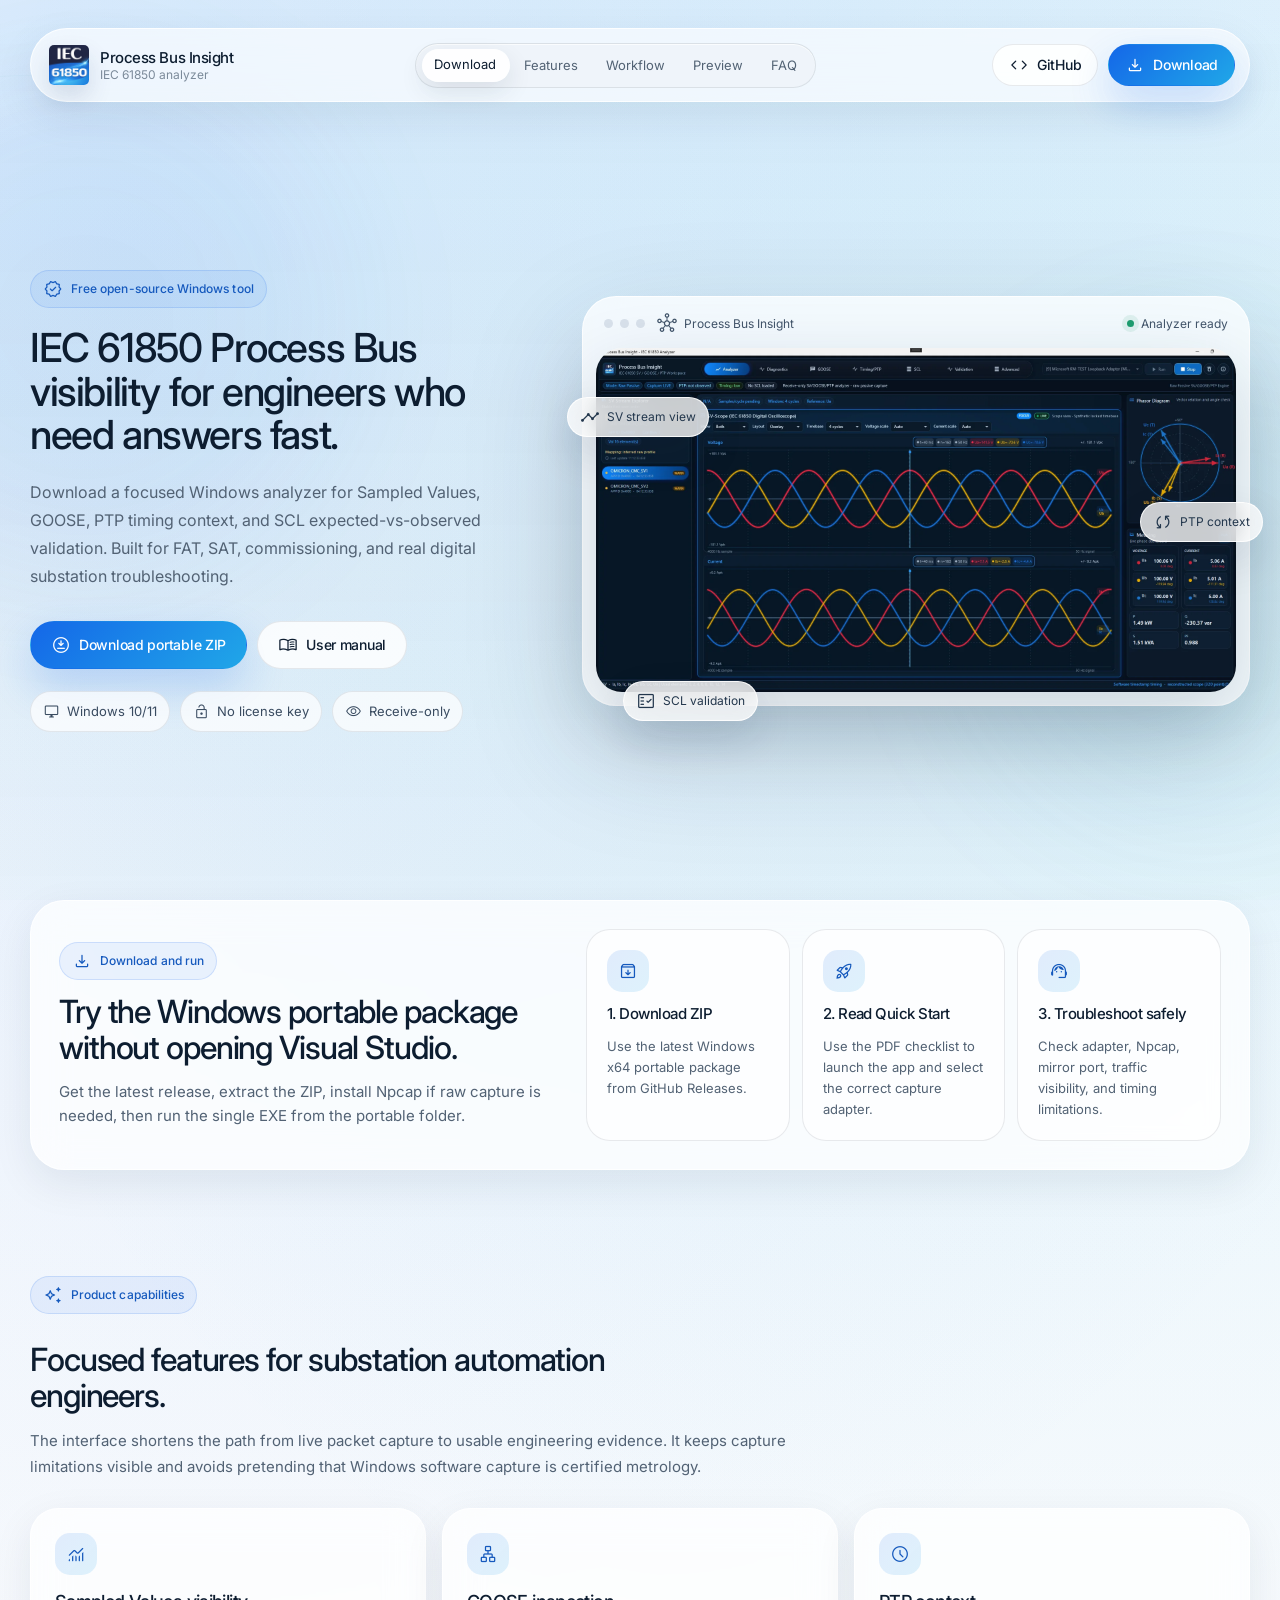
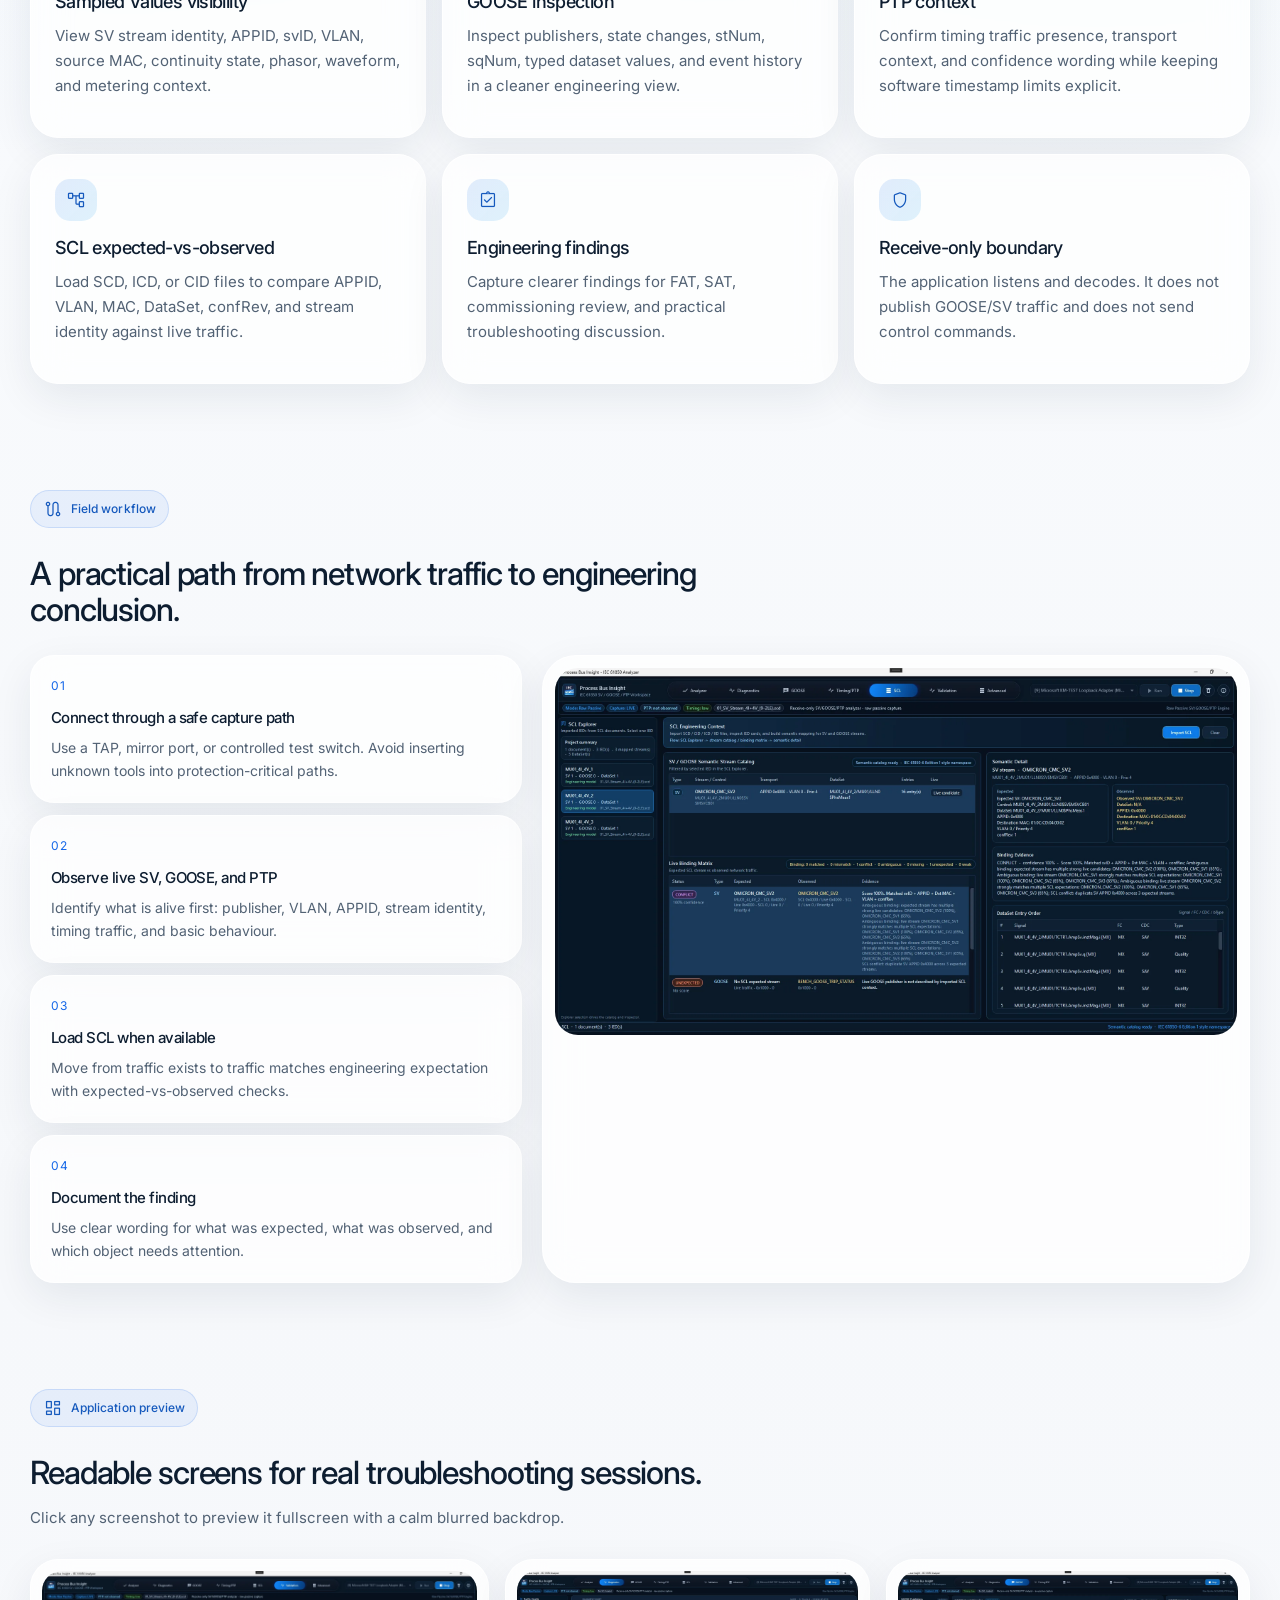
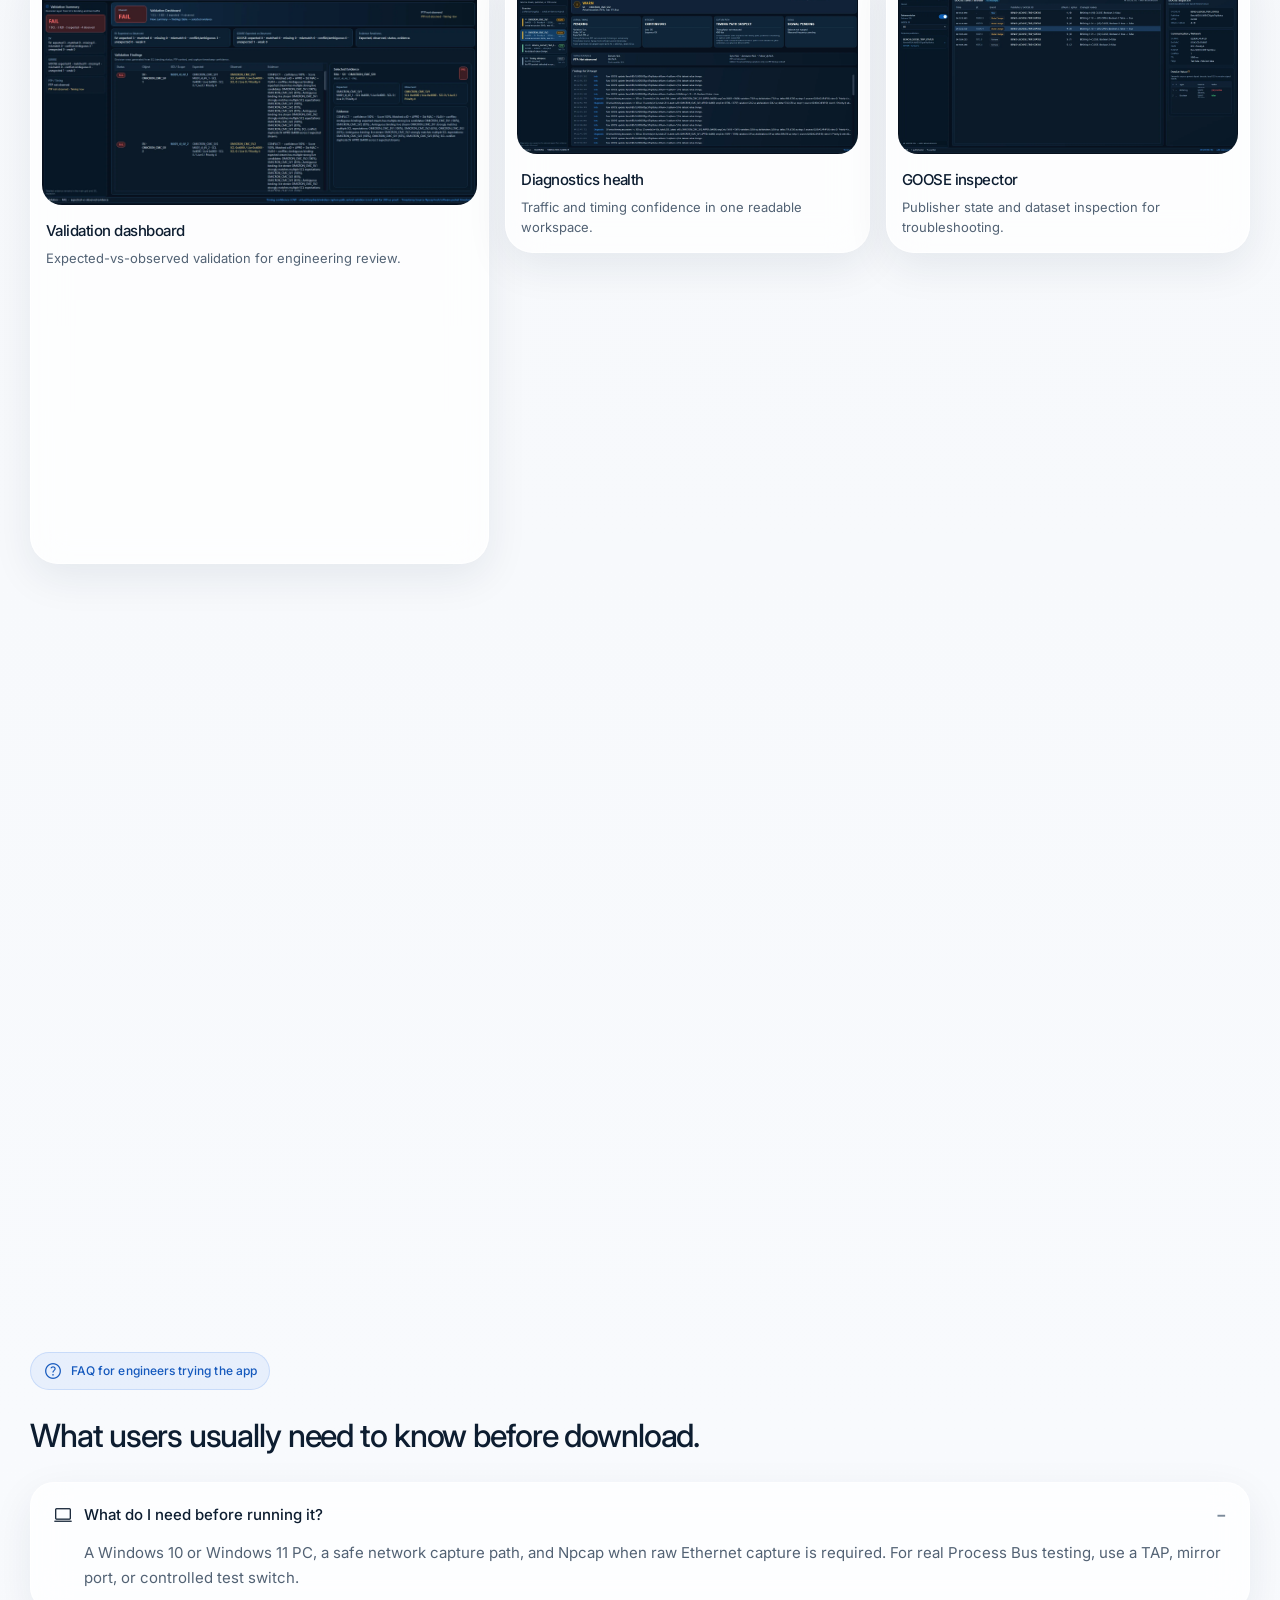
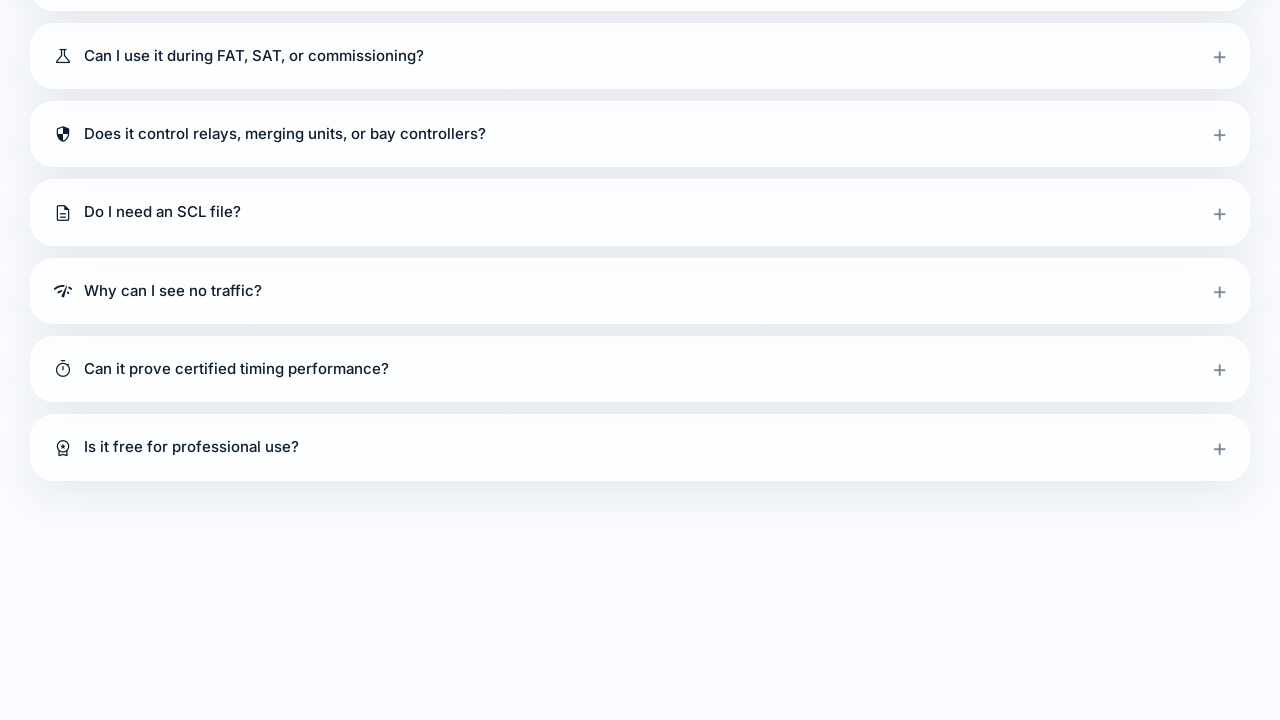
==== docs/index.html @ fa4b535e "Synchronize landing metadata with v1.3.0-beta.2" ====
<!doctype html>
<html lang="en">
<head>
  <meta charset="utf-8" />
  <meta name="viewport" content="width=device-width, initial-scale=1" />
  <title>Process Bus Insight - IEC 61850 SV, GOOSE, PTP and SCL Analyzer for Windows</title>
  <meta name="description" content="Download Process Bus Insight, a free open-source Windows IEC 61850 Process Bus analyzer for Sampled Values, GOOSE, PTP timing context, and SCL validation during FAT, SAT, commissioning, and digital substation troubleshooting." />
  <meta name="keywords" content="IEC 61850 analyzer, Process Bus analyzer, Sampled Values analyzer, SV analyzer, GOOSE inspector, PTP analyzer, SCL validation, digital substation software, substation automation engineering, FAT SAT commissioning" />
  <meta name="author" content="Mas Ari / Tutorial Mas Ari" />
  <meta name="robots" content="index,follow,max-image-preview:large" />
  <link rel="canonical" href="https://masarray.github.io/DigSubAnalyzer/" />
  <meta name="theme-color" content="#f7f9fc" />

  <link rel="icon" type="image/x-icon" href="assets/branding/favicon.ico" />
  <link rel="icon" type="image/png" sizes="32x32" href="assets/branding/icon-32.png" />
  <link rel="apple-touch-icon" sizes="180x180" href="assets/branding/icon-180.png" />
  <link rel="manifest" href="site.webmanifest" />

  <meta property="og:type" content="website" />
  <meta property="og:site_name" content="Process Bus Insight" />
  <meta property="og:title" content="Process Bus Insight - Free IEC 61850 Process Bus Analyzer" />
  <meta property="og:description" content="Download a Windows tool for IEC 61850 Sampled Values, GOOSE, PTP context, and SCL expected-vs-observed validation." />
  <meta property="og:url" content="https://masarray.github.io/DigSubAnalyzer/" />
  <meta property="og:image" content="https://masarray.github.io/DigSubAnalyzer/screenshot/analyzer-overview.webp" />
  <meta property="og:image:alt" content="Process Bus Insight analyzer dashboard for IEC 61850 Process Bus traffic" />

  <meta name="twitter:card" content="summary_large_image" />
  <meta name="twitter:title" content="Process Bus Insight - IEC 61850 SV, GOOSE, PTP and SCL Analyzer" />
  <meta name="twitter:description" content="Free open-source Windows tool for Process Bus visibility, SCL validation, and IEC 61850 troubleshooting." />
  <meta name="twitter:image" content="https://masarray.github.io/DigSubAnalyzer/screenshot/analyzer-overview.webp" />

  <link rel="preconnect" href="https://fonts.googleapis.com" />
  <link rel="preconnect" href="https://fonts.gstatic.com" crossorigin />
  <link href="https://fonts.googleapis.com/css2?family=Inter:wght@400;500&family=Material+Symbols+Rounded:opsz,wght,FILL,GRAD@20..48,300,0,0&display=swap" rel="stylesheet" />
  <link rel="stylesheet" href="styles.css" />

  <script type="application/ld+json">
  {
    "@context": "https://schema.org",
    "@type": "SoftwareApplication",
    "name": "Process Bus Insight",
    "alternateName": "DigSubAnalyzer",
    "applicationCategory": "EngineeringApplication",
    "operatingSystem": "Windows 10, Windows 11",
    "softwareVersion": "1.3.0-beta.2",
    "license": "https://www.apache.org/licenses/LICENSE-2.0",
    "isAccessibleForFree": true,
    "url": "https://masarray.github.io/DigSubAnalyzer/",
    "downloadUrl": "https://github.com/masarray/DigSubAnalyzer/releases",
    "codeRepository": "https://github.com/masarray/DigSubAnalyzer",
    "image": "https://masarray.github.io/DigSubAnalyzer/screenshot/analyzer-overview.webp",
    "featureList": [
      "IEC 61850 Sampled Values visibility",
      "GOOSE publisher inspection",
      "PTP timing context",
      "SCL expected-vs-observed validation",
      "Windows portable EXE package"
    ],
    "description": "Free open-source Windows analyzer for IEC 61850 Process Bus SV, GOOSE, PTP timing context, and SCL validation during FAT, SAT, commissioning, and troubleshooting."
  }
  </script>
  <script type="application/ld+json">
  {
    "@context": "https://schema.org",
    "@type": "FAQPage",
    "mainEntity": [
      {
        "@type": "Question",
        "name": "What do I need before running Process Bus Insight?",
        "acceptedAnswer": {"@type": "Answer", "text": "Use a Windows 10 or Windows 11 PC, install Npcap when raw packet capture is required, and connect to the Process Bus through a safe capture path such as a TAP, mirror port, or engineering test switch."}
      },
      {
        "@type": "Question",
        "name": "Can I use it during FAT, SAT, or commissioning?",
        "acceptedAnswer": {"@type": "Answer", "text": "Yes. The application is intended for visibility, troubleshooting, and engineering evidence during FAT, SAT, commissioning, and lab validation workflows."}
      },
      {
        "@type": "Question",
        "name": "Does it send commands to relays or merging units?",
        "acceptedAnswer": {"@type": "Answer", "text": "No. Process Bus Insight is receive-only and raw-passive. It listens to network traffic and does not publish GOOSE, publish SV, or send IEC 61850 control commands."}
      },
      {
        "@type": "Question",
        "name": "Can I use it without an SCL file?",
        "acceptedAnswer": {"@type": "Answer", "text": "Yes. Live traffic visibility works without SCL. Loading SCD, ICD, or CID files adds expected-vs-observed validation for APPID, VLAN, MAC, dataset, confRev, and stream identity."}
      },
      {
        "@type": "Question",
        "name": "Is it free for professional use?",
        "acceptedAnswer": {"@type": "Answer", "text": "Yes. The project is free and open source under the Apache-2.0 license. There is no subscription, license key, or trial limitation."}
      }
    ]
  }
  </script>
</head>
<body>
  <div class="ambient ambient-a" aria-hidden="true"></div>
  <div class="ambient ambient-b" aria-hidden="true"></div>
  <div class="wave-field" aria-hidden="true">
    <div class="wave-gradient"></div>
    <svg class="wave-lines" viewBox="0 0 1440 920" preserveAspectRatio="none">
      <defs>
        <linearGradient id="waveVertical" x1="0" y1="0" x2="0" y2="1">
          <stop offset="0%" stop-color="rgba(22,104,232,0)" />
          <stop offset="32%" stop-color="rgba(22,104,232,0.24)" />
          <stop offset="54%" stop-color="rgba(33,168,232,0.22)" />
          <stop offset="100%" stop-color="rgba(32,165,111,0)" />
          <animateTransform attributeName="gradientTransform" type="translate" values="0 -1;0 1" dur="18s" repeatCount="indefinite" />
        </linearGradient>
      </defs>
      <path d="M-90 95 C 160 20, 300 210, 520 132 S 920 12, 1160 130 S 1450 240, 1530 90" />
      <path d="M-110 240 C 130 140, 340 360, 610 230 S 980 110, 1260 250 S 1480 415, 1560 250" />
      <path d="M-120 420 C 130 315, 340 520, 620 405 S 1010 280, 1280 430 S 1480 620, 1560 430" />
      <path d="M-120 620 C 170 520, 430 705, 710 585 S 1080 470, 1530 660" />
      <path d="M-130 780 C 160 710, 460 860, 760 735 S 1120 600, 1560 795" />
    </svg>
  </div>
  <div class="scroll-progress"></div>

  <header class="site-header" data-header>
    <div class="header-shell interactive">
      <a class="brand" href="#top" aria-label="Process Bus Insight home">
        <img class="brand-logo" src="assets/branding/icon-180.png" alt="Process Bus Insight logo" />
        <span class="brand-copy">
          <strong>Process Bus Insight</strong>
          <small>IEC 61850 analyzer</small>
        </span>
      </a>

      <nav class="segmented-nav" aria-label="Primary navigation" data-segmented-nav>
        <span class="nav-indicator" aria-hidden="true"></span>
        <a href="#download">Download</a>
        <a href="#features">Features</a>
        <a href="#workflow">Workflow</a>
        <a href="#screenshots">Preview</a>
        <a href="#faq">FAQ</a>
      </nav>

      <div class="header-actions">
        <a class="button pill ghost" href="https://github.com/masarray/DigSubAnalyzer">
          <span class="material-symbols-rounded">code</span>
          GitHub
        </a>
        <a class="button pill primary" href="https://github.com/masarray/DigSubAnalyzer/releases">
          <span class="material-symbols-rounded">download</span>
          Download
        </a>
      </div>
    </div>
  </header>

  <main id="top">
    <section class="hero">
      <div class="hero-copy" data-reveal>
        <span class="eyebrow"><span class="material-symbols-rounded">verified</span> Free open-source Windows tool</span>
        <h1>IEC 61850 Process Bus visibility for engineers who need answers fast.</h1>
        <p class="lead">Download a focused Windows analyzer for Sampled Values, GOOSE, PTP timing context, and SCL expected-vs-observed validation. Built for FAT, SAT, commissioning, and real digital substation troubleshooting.</p>

        <div class="hero-actions">
          <a class="button pill primary large" href="https://github.com/masarray/DigSubAnalyzer/releases">
            <span class="material-symbols-rounded">download_for_offline</span>
            Download portable ZIP
          </a>
          <a class="button pill soft large" href="USER_MANUAL.pdf">
            <span class="material-symbols-rounded">menu_book</span>
            User manual
          </a>
        </div>

        <div class="quick-facts" aria-label="Product quick facts">
          <span><i class="material-symbols-rounded">desktop_windows</i> Windows 10/11</span>
          <span><i class="material-symbols-rounded">lock_open</i> No license key</span>
          <span><i class="material-symbols-rounded">visibility</i> Receive-only</span>
        </div>
      </div>

      <div class="hero-visual" data-reveal data-delay="120">
        <div class="product-frame tilt-card interactive">
          <div class="frame-top">
            <div class="traffic-lights"><span></span><span></span><span></span></div>
            <div class="frame-title"><span class="material-symbols-rounded">hub</span> Process Bus Insight</div>
            <div class="frame-status"><span></span> Analyzer ready</div>
          </div>
          <div class="screen-wrap preview-target" data-preview-src="screenshot/analyzer-overview.webp" data-preview-title="Analyzer overview" tabindex="0" role="button" aria-label="Open analyzer overview screenshot preview">
            <img src="screenshot/analyzer-overview.webp" alt="Process Bus Insight IEC 61850 analyzer dashboard showing waveform, phasor, metering, and stream diagnostics" />
            <span class="zoom-pill"><i class="material-symbols-rounded">fullscreen</i> Preview</span>
          </div>
          <div class="metric-pill metric-a"><span class="material-symbols-rounded">timeline</span> SV stream view</div>
          <div class="metric-pill metric-b"><span class="material-symbols-rounded">sync</span> PTP context</div>
          <div class="metric-pill metric-c"><span class="material-symbols-rounded">fact_check</span> SCL validation</div>
        </div>
      </div>
    </section>

    <section class="download-panel" id="download" data-reveal>
      <div>
        <span class="section-label"><span class="material-symbols-rounded">download</span> Download and run</span>
        <h2>Try the Windows portable package without opening Visual Studio.</h2>
        <p>Get the latest release, extract the ZIP, install Npcap if raw capture is needed, then run the single EXE from the portable folder.</p>
      </div>
      <div class="download-steps">
        <a class="step-card interactive" href="https://github.com/masarray/DigSubAnalyzer/releases">
          <span class="material-symbols-rounded">archive</span>
          <strong>1. Download ZIP</strong>
          <p>Use the latest Windows x64 portable package from GitHub Releases.</p>
        </a>
        <a class="step-card interactive" href="QUICK_START.pdf">
          <span class="material-symbols-rounded">rocket_launch</span>
          <strong>2. Read Quick Start</strong>
          <p>Use the PDF checklist to launch the app and select the correct capture adapter.</p>
        </a>
        <a class="step-card interactive" href="TROUBLESHOOTING.md">
          <span class="material-symbols-rounded">support_agent</span>
          <strong>3. Troubleshoot safely</strong>
          <p>Check adapter, Npcap, mirror port, traffic visibility, and timing limitations.</p>
        </a>
      </div>
    </section>

    <section class="section" id="features">
      <div class="section-head" data-reveal>
        <span class="section-label"><span class="material-symbols-rounded">auto_awesome</span> Product capabilities</span>
        <h2>Focused features for substation automation engineers.</h2>
        <p>The interface shortens the path from live packet capture to usable engineering evidence. It keeps capture limitations visible and avoids pretending that Windows software capture is certified metrology.</p>
      </div>

      <div class="feature-grid">
        <article class="feature-card interactive" data-reveal>
          <span class="material-symbols-rounded card-icon">monitoring</span>
          <h3>Sampled Values visibility</h3>
          <p>View SV stream identity, APPID, svID, VLAN, source MAC, continuity state, phasor, waveform, and metering context.</p>
        </article>
        <article class="feature-card interactive" data-reveal data-delay="70">
          <span class="material-symbols-rounded card-icon">lan</span>
          <h3>GOOSE inspection</h3>
          <p>Inspect publishers, state changes, stNum, sqNum, typed dataset values, and event history in a cleaner engineering view.</p>
        </article>
        <article class="feature-card interactive" data-reveal data-delay="140">
          <span class="material-symbols-rounded card-icon">schedule</span>
          <h3>PTP context</h3>
          <p>Confirm timing traffic presence, transport context, and confidence wording while keeping software timestamp limits explicit.</p>
        </article>
        <article class="feature-card interactive" data-reveal>
          <span class="material-symbols-rounded card-icon">account_tree</span>
          <h3>SCL expected-vs-observed</h3>
          <p>Load SCD, ICD, or CID files to compare APPID, VLAN, MAC, DataSet, confRev, and stream identity against live traffic.</p>
        </article>
        <article class="feature-card interactive" data-reveal data-delay="70">
          <span class="material-symbols-rounded card-icon">assignment_turned_in</span>
          <h3>Engineering findings</h3>
          <p>Capture clearer findings for FAT, SAT, commissioning review, and practical troubleshooting discussion.</p>
        </article>
        <article class="feature-card interactive" data-reveal data-delay="140">
          <span class="material-symbols-rounded card-icon">shield</span>
          <h3>Receive-only boundary</h3>
          <p>The application listens and decodes. It does not publish GOOSE/SV traffic and does not send control commands.</p>
        </article>
      </div>
    </section>

    <section class="section workflow-section" id="workflow">
      <div class="section-head" data-reveal>
        <span class="section-label"><span class="material-symbols-rounded">route</span> Field workflow</span>
        <h2>A practical path from network traffic to engineering conclusion.</h2>
      </div>
      <div class="workflow-grid">
        <div class="workflow-steps">
          <article class="workflow-item interactive" data-reveal>
            <span>01</span>
            <strong>Connect through a safe capture path</strong>
            <p>Use a TAP, mirror port, or controlled test switch. Avoid inserting unknown tools into protection-critical paths.</p>
          </article>
          <article class="workflow-item interactive" data-reveal data-delay="70">
            <span>02</span>
            <strong>Observe live SV, GOOSE, and PTP</strong>
            <p>Identify what is alive first: publisher, VLAN, APPID, stream identity, timing traffic, and basic behaviour.</p>
          </article>
          <article class="workflow-item interactive" data-reveal data-delay="140">
            <span>03</span>
            <strong>Load SCL when available</strong>
            <p>Move from traffic exists to traffic matches engineering expectation with expected-vs-observed checks.</p>
          </article>
          <article class="workflow-item interactive" data-reveal data-delay="210">
            <span>04</span>
            <strong>Document the finding</strong>
            <p>Use clear wording for what was expected, what was observed, and which object needs attention.</p>
          </article>
        </div>
        <div class="workflow-preview tilt-card interactive preview-target" data-preview-src="screenshot/scl-binding.webp" data-preview-title="SCL expected-vs-observed workspace" tabindex="0" role="button" aria-label="Open SCL binding screenshot preview" data-reveal>
          <img src="screenshot/scl-binding.webp" alt="SCL binding workspace showing IEC 61850 expected versus observed traffic" />
          <span class="zoom-pill"><i class="material-symbols-rounded">fullscreen</i> Preview</span>
        </div>
      </div>
    </section>

    <section class="section" id="screenshots">
      <div class="section-head" data-reveal>
        <span class="section-label"><span class="material-symbols-rounded">dashboard</span> Application preview</span>
        <h2>Readable screens for real troubleshooting sessions.</h2>
        <p>Click any screenshot to preview it fullscreen with a calm blurred backdrop.</p>
      </div>
      <div class="gallery-grid">
        <figure class="shot-card featured tilt-card interactive preview-target" data-preview-src="screenshot/validation-dashboard.webp" data-preview-title="Validation dashboard" tabindex="0" role="button" aria-label="Open validation dashboard screenshot preview" data-reveal>
          <img src="screenshot/validation-dashboard.webp" alt="Validation dashboard for IEC 61850 Process Bus validation" />
          <span class="zoom-pill"><i class="material-symbols-rounded">fullscreen</i> Preview</span>
          <figcaption><strong>Validation dashboard</strong><span>Expected-vs-observed validation for engineering review.</span></figcaption>
        </figure>
        <figure class="shot-card interactive preview-target" data-preview-src="screenshot/diagnostics-health.webp" data-preview-title="Diagnostics health" tabindex="0" role="button" aria-label="Open diagnostics screenshot preview" data-reveal data-delay="70">
          <img src="screenshot/diagnostics-health.webp" alt="Diagnostics health workspace" />
          <span class="zoom-pill"><i class="material-symbols-rounded">fullscreen</i> Preview</span>
          <figcaption><strong>Diagnostics health</strong><span>Traffic and timing confidence in one readable workspace.</span></figcaption>
        </figure>
        <figure class="shot-card interactive preview-target" data-preview-src="screenshot/goose-inspector.webp" data-preview-title="GOOSE inspector" tabindex="0" role="button" aria-label="Open GOOSE inspector screenshot preview" data-reveal data-delay="140">
          <img src="screenshot/goose-inspector.webp" alt="GOOSE inspector workspace" />
          <span class="zoom-pill"><i class="material-symbols-rounded">fullscreen</i> Preview</span>
          <figcaption><strong>GOOSE inspector</strong><span>Publisher state and dataset inspection for troubleshooting.</span></figcaption>
        </figure>
        <figure class="shot-card interactive preview-target" data-preview-src="screenshot/advanced-evidence.webp" data-preview-title="Evidence workspace" tabindex="0" role="button" aria-label="Open evidence workspace screenshot preview" data-reveal data-delay="210">
          <img src="screenshot/advanced-evidence.webp" alt="Advanced evidence workspace" />
          <span class="zoom-pill"><i class="material-symbols-rounded">fullscreen</i> Preview</span>
          <figcaption><strong>Evidence workspace</strong><span>Better discussion material for FAT and commissioning teams.</span></figcaption>
        </figure>
      </div>
    </section>

    <section class="section trailer-section" id="trailer">
      <div class="section-head" data-reveal>
        <span class="section-label"><span class="material-symbols-rounded">play_circle</span> Product trailer</span>
        <h2>See the engineering problem and product direction in motion.</h2>
      </div>
      <div class="trailer-card interactive" data-reveal>
        <div class="video-shell">
          <iframe src="https://www.youtube-nocookie.com/embed/Xxtu6DZxyog?rel=0" title="Process Bus Insight trailer" loading="lazy" allow="accelerometer; autoplay; clipboard-write; encrypted-media; gyroscope; picture-in-picture; web-share" allowfullscreen></iframe>
        </div>
        <div class="trailer-copy">
          <span class="material-symbols-rounded">smart_display</span>
          <strong>Why Engineers Struggle with IEC 61850</strong>
          <p>The trailer helps first-time users understand the pain point before downloading: packet noise is not enough; engineers need readable, defensible visibility.</p>
          <a class="text-link" href="https://youtu.be/Xxtu6DZxyog?si=w6ffaN6EejgkcKlz">Open on YouTube <span class="material-symbols-rounded">arrow_outward</span></a>
        </div>
      </div>
    </section>

    <section class="section faq-section" id="faq">
      <div class="section-head" data-reveal>
        <span class="section-label"><span class="material-symbols-rounded">help</span> FAQ for engineers trying the app</span>
        <h2>What users usually need to know before download.</h2>
      </div>
      <div class="faq-list">
        <details class="interactive" data-reveal open>
          <summary><span class="material-symbols-rounded">computer</span> What do I need before running it?</summary>
          <p>A Windows 10 or Windows 11 PC, a safe network capture path, and Npcap when raw Ethernet capture is required. For real Process Bus testing, use a TAP, mirror port, or controlled test switch.</p>
        </details>
        <details class="interactive" data-reveal data-delay="50">
          <summary><span class="material-symbols-rounded">science</span> Can I use it during FAT, SAT, or commissioning?</summary>
          <p>Yes. It is designed for visibility, troubleshooting, and engineering evidence during lab validation, FAT, SAT, and commissioning. It helps explain what is observed on the network.</p>
        </details>
        <details class="interactive" data-reveal data-delay="100">
          <summary><span class="material-symbols-rounded">security</span> Does it control relays, merging units, or bay controllers?</summary>
          <p>No. It is receive-only and raw-passive. It does not publish GOOSE, publish Sampled Values, or send IEC 61850 control commands.</p>
        </details>
        <details class="interactive" data-reveal data-delay="150">
          <summary><span class="material-symbols-rounded">description</span> Do I need an SCL file?</summary>
          <p>No for live visibility. Yes for deeper expected-vs-observed validation. Loading SCD, ICD, or CID files allows the app to compare live traffic against engineering configuration.</p>
        </details>
        <details class="interactive" data-reveal data-delay="200">
          <summary><span class="material-symbols-rounded">network_check</span> Why can I see no traffic?</summary>
          <p>Most cases are capture-path issues: wrong adapter, missing Npcap, switch port not mirrored, VLAN not forwarded, or the PC is connected to the wrong network segment.</p>
        </details>
        <details class="interactive" data-reveal data-delay="250">
          <summary><span class="material-symbols-rounded">timer</span> Can it prove certified timing performance?</summary>
          <p>No. Windows software timestamps are useful for screening and troubleshooting, but certification-grade timing proof needs validated test equipment and hardware timestamping.</p>
        </details>
        <details class="interactive" data-reveal data-delay="300">
          <summary><span class="material-symbols-rounded">workspace_premium</span> Is it free for professional use?</summary>
          <p>Yes. Process Bus Insight is free and open source under Apache-2.0. There is no subscription, license key, or trial limit.</p>
        </details>
      </div>
    </section>
  </main>

  <div class="preview-overlay" data-preview-overlay aria-hidden="true">
    <button class="preview-close" type="button" aria-label="Close preview">
      <span class="material-symbols-rounded">close</span>
    </button>
    <figure class="preview-dialog" role="dialog" aria-modal="true" aria-label="Screenshot preview">
      <img data-preview-image src="" alt="" />
      <figcaption data-preview-caption></figcaption>
    </figure>
  </div>

  <footer class="site-footer interactive" data-reveal>
    <div class="footer-brand">
      <img src="assets/branding/icon-180.png" alt="Process Bus Insight icon" />
      <div>
        <strong>Process Bus Insight</strong>
        <p>Free open-source IEC 61850 Process Bus analyzer for Windows.</p>
      </div>
    </div>
    <div class="footer-links">
      <a href="https://github.com/masarray/DigSubAnalyzer"><span class="material-symbols-rounded">code</span> GitHub</a>
      <a href="https://github.com/masarray/DigSubAnalyzer/releases"><span class="material-symbols-rounded">download</span> Releases</a>
      <a href="QUICK_START.pdf"><span class="material-symbols-rounded">rocket_launch</span> Quick Start PDF</a>
      <a href="USER_MANUAL.pdf"><span class="material-symbols-rounded">menu_book</span> User Manual</a>
    </div>
  </footer>

  <script src="app.js"></script>
</body>
</html>
---- docs/styles.css ----
:root {
  --page: #f6f8fb;
  --surface: rgba(255, 255, 255, 0.72);
  --surface-strong: rgba(255, 255, 255, 0.9);
  --ink: #0d1d30;
  --muted: #526274;
  --faint: #7b8a9a;
  --line: rgba(13, 29, 48, 0.09);
  --line-strong: rgba(13, 29, 48, 0.14);
  --blue: #1467e8;
  --cyan: #20a7e8;
  --green: #1d9d70;
  --shadow-soft: 0 14px 42px rgba(18, 37, 63, 0.08);
  --shadow-lift: 0 22px 68px rgba(18, 37, 63, 0.13);
  --shadow-deep: 0 42px 120px rgba(18, 37, 63, 0.18);
  --radius-xl: 34px;
  --radius-lg: 28px;
  --radius-md: 22px;
  --radius-sm: 16px;
  --max: 1220px;
}

* { box-sizing: border-box; }
html { scroll-behavior: smooth; }
body {
  margin: 0;
  color: var(--ink);
  background:
    radial-gradient(circle at 10% 5%, rgba(47, 126, 237, 0.12), transparent 28%),
    radial-gradient(circle at 86% 10%, rgba(28, 177, 227, 0.10), transparent 24%),
    linear-gradient(180deg, #fbfdff 0%, var(--page) 52%, #f9fbfe 100%);
  font-family: Inter, system-ui, -apple-system, BlinkMacSystemFont, "Segoe UI", sans-serif;
  font-size: 15px;
  line-height: 1.62;
  text-rendering: optimizeLegibility;
  -webkit-font-smoothing: antialiased;
  overflow-x: hidden;
}
body.preview-open { overflow: hidden; }

img, iframe { display: block; max-width: 100%; border: 0; }
a { color: inherit; text-decoration: none; }
p, h1, h2, h3, figure { margin: 0; }
main, .site-footer { width: min(calc(100% - 40px), var(--max)); margin-inline: auto; }
main { position: relative; z-index: 2; }
button { font: inherit; }

.material-symbols-rounded {
  font-family: 'Material Symbols Rounded';
  font-weight: 300;
  font-style: normal;
  font-size: 20px;
  line-height: 1;
  letter-spacing: normal;
  text-transform: none;
  display: inline-flex;
  white-space: nowrap;
  word-wrap: normal;
  direction: ltr;
  -webkit-font-feature-settings: 'liga';
  -webkit-font-smoothing: antialiased;
  font-variation-settings: 'FILL' 0, 'wght' 300, 'GRAD' 0, 'opsz' 24;
}

.ambient,
.wave-field {
  position: fixed;
  pointer-events: none;
  z-index: 0;
}
.ambient {
  width: 520px;
  height: 520px;
  border-radius: 999px;
  filter: blur(76px);
  opacity: 0.28;
}
.ambient-a { top: 58px; left: -175px; background: rgba(38, 119, 236, 0.25); }
.ambient-b { top: 330px; right: -185px; background: rgba(45, 189, 230, 0.2); }

.wave-field {
  inset: 0;
  overflow: hidden;
  opacity: 0.58;
}
.wave-gradient {
  position: absolute;
  inset: -18%;
  background:
    linear-gradient(180deg,
      rgba(20, 103, 232, 0) 0%,
      rgba(20, 103, 232, 0.08) 22%,
      rgba(32, 167, 232, 0.11) 38%,
      rgba(29, 157, 112, 0.06) 54%,
      rgba(20, 103, 232, 0) 74%);
  background-size: 100% 240%;
  background-position: 50% -120%;
  animation: verticalWaveFlow 17s linear infinite;
  mix-blend-mode: multiply;
}
.wave-lines {
  position: absolute;
  inset: 0;
  width: 100%;
  height: 100%;
}
.wave-lines path {
  fill: none;
  stroke: url(#waveVertical);
  stroke-width: 1.12;
  stroke-linecap: round;
  stroke-dasharray: 680 1200;
  stroke-dashoffset: 0;
  animation: strokeDown 24s linear infinite;
}
.wave-lines path:nth-child(2n) { animation-duration: 30s; opacity: 0.72; }
.wave-lines path:nth-child(3n) { animation-duration: 36s; opacity: 0.55; }

.scroll-progress {
  position: fixed;
  top: 0;
  left: 0;
  width: 0;
  height: 3px;
  background: linear-gradient(90deg, var(--blue), var(--cyan));
  box-shadow: 0 0 24px rgba(22, 104, 232, 0.35);
  z-index: 90;
}

.site-header {
  position: sticky;
  top: 12px;
  z-index: 42;
  padding: 16px 20px 0;
}
.header-shell {
  width: min(100%, var(--max));
  margin-inline: auto;
  display: grid;
  grid-template-columns: auto 1fr auto;
  gap: 18px;
  align-items: center;
  padding: 12px 14px;
  border: 1px solid rgba(255, 255, 255, 0.78);
  border-radius: 999px;
  background: rgba(249, 251, 254, 0.76);
  backdrop-filter: blur(20px) saturate(1.08);
  box-shadow: var(--shadow-soft);
  transition: transform 180ms ease, box-shadow 180ms ease, background 180ms ease, padding 180ms ease;
}
.site-header.is-compact .header-shell {
  padding: 9px 12px;
  background: rgba(249, 251, 254, 0.88);
  box-shadow: 0 16px 44px rgba(18, 37, 63, 0.11);
}

.brand {
  display: inline-flex;
  align-items: center;
  gap: 11px;
  min-width: 0;
  border-radius: 999px;
  padding: 4px 6px 4px 4px;
  transition: background 180ms ease, transform 180ms ease;
}
.brand:hover { background: rgba(255,255,255,0.62); transform: translateY(-1px); }
.brand-logo {
  width: 40px;
  height: 40px;
  border-radius: 5px;
  box-shadow: 0 12px 24px rgba(18, 47, 96, 0.14);
}
.brand-copy { display: grid; gap: 1px; }
.brand-copy strong { font-size: 15px; line-height: 1.15; font-weight: 500; letter-spacing: -0.03em; }
.brand-copy small { color: var(--faint); font-size: 12px; line-height: 1.1; font-weight: 400; }

.segmented-nav {
  justify-self: center;
  position: relative;
  display: inline-flex;
  align-items: center;
  gap: 2px;
  padding: 5px;
  border: 1px solid var(--line);
  border-radius: 999px;
  background: rgba(238, 243, 249, 0.74);
  box-shadow: inset 0 1px 0 rgba(255, 255, 255, 0.7);
}
.segmented-nav a {
  position: relative;
  z-index: 2;
  padding: 10px 13px;
  border-radius: 999px;
  color: #526274;
  font-size: 13px;
  line-height: 1;
  font-weight: 400;
  transition: color 180ms ease, transform 180ms ease;
}
.segmented-nav a:hover,
.segmented-nav a.is-active { color: var(--ink); transform: translateY(-1px); }
.nav-indicator {
  position: absolute;
  z-index: 1;
  top: 5px;
  left: 5px;
  height: calc(100% - 10px);
  width: 84px;
  border-radius: 999px;
  background: rgba(255, 255, 255, 0.94);
  box-shadow: 0 10px 24px rgba(18, 37, 63, 0.1);
  transition: transform 260ms cubic-bezier(.2,.8,.2,1), width 260ms cubic-bezier(.2,.8,.2,1);
}

.header-actions,
.hero-actions,
.download-actions { display: inline-flex; align-items: center; gap: 10px; flex-wrap: wrap; }
.button {
  display: inline-flex;
  align-items: center;
  justify-content: center;
  gap: 8px;
  min-height: 42px;
  padding: 0 16px;
  border: 1px solid transparent;
  border-radius: 999px;
  font-size: 14px;
  line-height: 1;
  font-weight: 500;
  letter-spacing: -0.02em;
  transition: transform 180ms ease, box-shadow 180ms ease, border-color 180ms ease, background 180ms ease, color 180ms ease;
}
.button.large { min-height: 48px; padding-inline: 20px; }
.button.primary {
  color: #fff;
  background: linear-gradient(135deg, var(--blue), var(--cyan));
  box-shadow: 0 18px 42px rgba(22, 104, 232, 0.22);
}
.button.soft,
.button.ghost {
  color: var(--ink);
  background: rgba(255, 255, 255, 0.82);
  border-color: var(--line);
}
.button:hover,
.button:focus-visible {
  transform: translateY(-2px);
  box-shadow: var(--shadow-soft);
  outline: none;
}
.button.primary:hover,
.button.primary:focus-visible { box-shadow: 0 22px 50px rgba(22, 104, 232, 0.28); }

.interactive {
  transition: transform 180ms ease, box-shadow 180ms ease, border-color 180ms ease, background 180ms ease, opacity 180ms ease;
}
.interactive:hover { transform: translateY(-2px); }

.hero {
  min-height: calc(100vh - 90px);
  display: grid;
  grid-template-columns: minmax(0, 0.86fr) minmax(0, 1.14fr);
  gap: 48px;
  align-items: center;
  padding: 56px 0 44px;
}
.eyebrow,
.section-label {
  width: fit-content;
  display: inline-flex;
  align-items: center;
  gap: 8px;
  padding: 8px 12px;
  border: 1px solid rgba(22, 104, 232, 0.15);
  border-radius: 999px;
  background: rgba(22, 104, 232, 0.07);
  color: #1559bd;
  font-size: 12px;
  line-height: 1;
  font-weight: 500;
  letter-spacing: 0.005em;
}
h1, h2, h3, strong { letter-spacing: -0.035em; }
h1 {
  margin-top: 18px;
  max-width: 620px;
  font-size: clamp(34px, 4.2vw, 40px);
  line-height: 1.08;
  font-weight: 500;
}
h2 {
  max-width: 700px;
  font-size: clamp(26px, 3.2vw, 32px);
  line-height: 1.12;
  font-weight: 500;
}
h3 {
  margin-top: 16px;
  font-size: 18px;
  line-height: 1.22;
  font-weight: 500;
}
.lead {
  margin-top: 22px;
  max-width: 590px;
  color: var(--muted);
  font-size: 16px;
  line-height: 1.76;
}
.hero-actions { margin-top: 30px; }
.quick-facts {
  display: flex;
  flex-wrap: wrap;
  gap: 10px;
  margin-top: 22px;
}
.quick-facts span {
  display: inline-flex;
  align-items: center;
  gap: 7px;
  padding: 9px 12px;
  border: 1px solid var(--line);
  border-radius: 999px;
  background: rgba(255, 255, 255, 0.7);
  color: #394b60;
  font-size: 13px;
}
.quick-facts i { font-style: normal; font-size: 17px; }

.hero-visual { position: relative; display: grid; place-items: center; }
.product-frame,
.workflow-preview,
.shot-card,
.trailer-card,
.download-panel,
.feature-card,
.workflow-item,
.faq-list details,
.site-footer {
  border: 1px solid rgba(255,255,255,0.78);
  background: var(--surface);
  backdrop-filter: blur(18px) saturate(1.04);
  box-shadow: var(--shadow-soft);
}
.product-frame {
  position: relative;
  width: min(830px, 100%);
  padding: 13px;
  border-radius: var(--radius-xl);
  box-shadow: var(--shadow-deep);
}
.product-frame:hover { box-shadow: 0 46px 128px rgba(18, 37, 63, 0.2); }
.frame-top {
  height: 38px;
  display: grid;
  grid-template-columns: auto 1fr auto;
  align-items: center;
  gap: 12px;
  padding: 0 8px 11px;
}
.traffic-lights { display: flex; gap: 7px; }
.traffic-lights span { width: 9px; height: 9px; border-radius: 999px; background: #d8e1eb; }
.frame-title,
.frame-status {
  display: inline-flex;
  align-items: center;
  gap: 7px;
  color: #41546a;
  font-size: 12px;
}
.frame-status span { width: 7px; height: 7px; border-radius: 999px; background: var(--green); box-shadow: 0 0 0 5px rgba(29, 157, 112, 0.10); }
.screen-wrap,
.workflow-preview,
.shot-card { position: relative; overflow: hidden; }
.screen-wrap { border-radius: 26px; box-shadow: 0 24px 70px rgba(18, 37, 63, 0.17); }
.screen-wrap img { width: 100%; transition: transform 260ms ease, filter 260ms ease; }
.screen-wrap:hover img,
.preview-target:hover img { transform: scale(1.012); filter: saturate(1.04); }
.preview-target { cursor: zoom-in; }
.preview-target:focus-visible { outline: 3px solid rgba(22,104,232,0.22); outline-offset: 4px; }
.zoom-pill {
  position: absolute;
  right: 16px;
  bottom: 16px;
  display: inline-flex;
  align-items: center;
  gap: 7px;
  padding: 9px 12px;
  border-radius: 999px;
  color: var(--ink);
  background: rgba(255,255,255,0.76);
  border: 1px solid rgba(255,255,255,0.86);
  backdrop-filter: blur(12px);
  box-shadow: 0 12px 30px rgba(18,37,63,0.12);
  font-size: 12px;
  opacity: 0;
  transform: translateY(8px);
  transition: opacity 180ms ease, transform 180ms ease;
}
.preview-target:hover .zoom-pill,
.preview-target:focus-visible .zoom-pill { opacity: 1; transform: translateY(0); }
.metric-pill {
  position: absolute;
  display: inline-flex;
  align-items: center;
  gap: 7px;
  padding: 9px 12px;
  border: 1px solid rgba(255,255,255,0.86);
  border-radius: 999px;
  background: rgba(255,255,255,0.78);
  backdrop-filter: blur(12px);
  box-shadow: 0 18px 42px rgba(18,37,63,0.12);
  color: #23374d;
  font-size: 12px;
  animation: floatSoft 7s ease-in-out infinite;
}
.metric-a { left: -16px; top: 100px; }
.metric-b { right: -14px; top: 205px; animation-delay: .6s; }
.metric-c { left: 40px; bottom: -16px; animation-delay: 1.1s; }

.download-panel {
  display: grid;
  grid-template-columns: minmax(0, .88fr) minmax(0, 1.12fr);
  gap: 28px;
  align-items: center;
  padding: 28px;
  border-radius: var(--radius-xl);
}
.download-panel h2,
.section-head h2 { margin-top: 14px; }
.download-panel p,
.section-head p,
.feature-card p,
.workflow-item p,
.trailer-copy p,
.faq-list p,
.site-footer p,
.shot-card figcaption span { color: var(--muted); }
.download-panel > div > p { margin-top: 14px; max-width: 520px; }
.download-steps { display: grid; grid-template-columns: repeat(3, 1fr); gap: 12px; }
.step-card {
  display: grid;
  align-content: start;
  gap: 10px;
  min-height: 176px;
  padding: 20px;
  border: 1px solid var(--line);
  border-radius: 24px;
  background: rgba(255,255,255,0.68);
}
.step-card:hover { border-color: var(--line-strong); box-shadow: var(--shadow-soft); background: rgba(255,255,255,0.9); }
.step-card > .material-symbols-rounded,
.card-icon,
.trailer-copy > .material-symbols-rounded {
  display: inline-grid;
  place-items: center;
  width: 42px;
  height: 42px;
  border-radius: 15px;
  background: linear-gradient(135deg, rgba(22,104,232,0.12), rgba(32,167,232,0.14));
  color: #1559bd;
}
.step-card strong { font-weight: 500; }
.step-card p { font-size: 13px; line-height: 1.62; }

.section { padding-top: 106px; }
.section-head { display: grid; gap: 14px; margin-bottom: 28px; }
.section-head p { max-width: 760px; line-height: 1.72; }
.feature-grid { display: grid; grid-template-columns: repeat(3, minmax(0, 1fr)); gap: 16px; }
.feature-card {
  min-height: 230px;
  padding: 24px;
  border-radius: var(--radius-lg);
}
.feature-card:hover { border-color: var(--line-strong); background: rgba(255,255,255,0.86); box-shadow: var(--shadow-lift); }
.feature-card p { margin-top: 10px; line-height: 1.68; }

.workflow-grid { display: grid; grid-template-columns: minmax(0, .82fr) minmax(0, 1.18fr); gap: 20px; align-items: stretch; }
.workflow-steps { display: grid; gap: 12px; }
.workflow-item {
  padding: 20px;
  border-radius: 24px;
}
.workflow-item:hover { box-shadow: var(--shadow-soft); background: rgba(255,255,255,0.88); }
.workflow-item span { display: block; margin-bottom: 10px; color: var(--blue); font-size: 12px; letter-spacing: 0.08em; }
.workflow-item strong { display: block; font-weight: 500; }
.workflow-item p { margin-top: 6px; font-size: 14px; line-height: 1.65; }
.workflow-preview { padding: 12px; border-radius: var(--radius-xl); }
.workflow-preview img { border-radius: 23px; width: 100%; }

.gallery-grid { display: grid; grid-template-columns: 1.16fr .92fr .92fr; gap: 16px; }
.shot-card {
  margin: 0;
  border-radius: var(--radius-lg);
  padding: 11px;
}
.shot-card:hover { box-shadow: var(--shadow-lift); background: rgba(255,255,255,0.86); }
.shot-card img { width: 100%; border-radius: 20px; transition: transform 260ms ease, filter 260ms ease; }
.shot-card.featured { grid-row: span 2; }
.shot-card figcaption { display: grid; gap: 5px; padding: 14px 4px 4px; }
.shot-card figcaption strong { font-weight: 500; }
.shot-card figcaption span { font-size: 13px; line-height: 1.55; }

.trailer-card {
  display: grid;
  grid-template-columns: minmax(0, 1.16fr) minmax(280px, 0.84fr);
  gap: 22px;
  padding: 14px;
  border-radius: var(--radius-xl);
}
.trailer-card:hover { box-shadow: var(--shadow-lift); }
.video-shell { overflow: hidden; border-radius: 24px; background: #06182b; box-shadow: inset 0 1px 0 rgba(255,255,255,0.06), 0 22px 58px rgba(18,37,63,0.18); }
.video-shell iframe { width: 100%; aspect-ratio: 16 / 9; }
.trailer-copy { display: grid; align-content: center; gap: 14px; padding: 8px 10px 8px 0; }
.trailer-copy strong { font-size: 22px; line-height: 1.2; font-weight: 500; }
.text-link { width: fit-content; display: inline-flex; align-items: center; gap: 6px; color: #1559bd; font-size: 14px; }
.text-link:hover { text-decoration: underline; }

.faq-list { display: grid; gap: 12px; }
.faq-list details {
  padding: 20px 22px;
  border-radius: 24px;
}
.faq-list details:hover { box-shadow: var(--shadow-soft); background: rgba(255,255,255,0.88); }
.faq-list summary {
  cursor: pointer;
  list-style: none;
  display: flex;
  align-items: center;
  gap: 11px;
  padding-right: 30px;
  position: relative;
  font-weight: 500;
}
.faq-list summary::-webkit-details-marker { display: none; }
.faq-list summary::after {
  content: "+";
  position: absolute;
  right: 0;
  top: 50%;
  transform: translateY(-50%);
  color: var(--faint);
  font-size: 24px;
  line-height: 1;
  font-weight: 400;
}
.faq-list details[open] summary::after { content: "-"; }
.faq-list p { margin-top: 12px; padding-left: 31px; line-height: 1.68; }

.preview-overlay {
  position: fixed;
  inset: 0;
  z-index: 100;
  display: grid;
  place-items: center;
  padding: 34px;
  background: rgba(8, 18, 32, 0.42);
  backdrop-filter: blur(22px) saturate(1.05);
  opacity: 0;
  visibility: hidden;
  transition: opacity 220ms ease, visibility 220ms ease;
}
.preview-overlay.is-open {
  opacity: 1;
  visibility: visible;
}
.preview-dialog {
  width: min(1180px, 94vw);
  max-height: 88vh;
  display: grid;
  gap: 12px;
  padding: 12px;
  border-radius: 28px;
  background: rgba(255,255,255,0.72);
  border: 1px solid rgba(255,255,255,0.78);
  box-shadow: 0 50px 150px rgba(0,0,0,0.28);
  transform: translateY(18px) scale(.985);
  transition: transform 240ms cubic-bezier(.2,.8,.2,1);
}
.preview-overlay.is-open .preview-dialog { transform: translateY(0) scale(1); }
.preview-dialog img {
  width: 100%;
  max-height: 78vh;
  object-fit: contain;
  border-radius: 20px;
  background: #07192d;
}
.preview-dialog figcaption {
  padding: 0 8px 4px;
  color: #eaf4ff;
  text-shadow: 0 1px 10px rgba(0,0,0,0.34);
  font-size: 13px;
}
.preview-close {
  position: fixed;
  top: 24px;
  right: 24px;
  z-index: 101;
  width: 44px;
  height: 44px;
  display: grid;
  place-items: center;
  border: 1px solid rgba(255,255,255,0.7);
  border-radius: 999px;
  color: var(--ink);
  background: rgba(255,255,255,0.78);
  box-shadow: 0 18px 40px rgba(0,0,0,0.16);
  cursor: pointer;
  transition: transform 180ms ease, background 180ms ease;
}
.preview-close:hover { transform: translateY(-1px); background: #fff; }

.site-footer {
  margin: 108px auto 30px;
  padding: 24px;
  border-radius: 30px;
  display: flex;
  justify-content: space-between;
  align-items: center;
  gap: 24px;
}
.site-footer:hover { box-shadow: var(--shadow-lift); }
.footer-brand { display: flex; align-items: center; gap: 14px; }
.footer-brand img { width: 50px; height: 50px; border-radius: 5px; box-shadow: 0 14px 30px rgba(18,47,96,0.14); }
.footer-brand strong { display: block; font-weight: 500; margin-bottom: 3px; }
.footer-links { display: flex; flex-wrap: wrap; gap: 10px; justify-content: flex-end; }
.footer-links a {
  display: inline-flex;
  align-items: center;
  gap: 7px;
  padding: 9px 12px;
  border-radius: 999px;
  border: 1px solid var(--line);
  background: rgba(255,255,255,0.72);
  color: #43556a;
  font-size: 13px;
}
.footer-links a:hover { transform: translateY(-1px); background: #fff; color: var(--ink); box-shadow: var(--shadow-soft); }

[data-reveal] {
  opacity: 0;
  transform: translate3d(0, 24px, 0);
  transition: opacity 620ms cubic-bezier(.2,.7,.2,1), transform 620ms cubic-bezier(.2,.7,.2,1);
  transition-delay: var(--reveal-delay, 0ms);
}
[data-reveal].is-visible { opacity: 1; transform: translate3d(0,0,0); }
.tilt-card { transform-style: preserve-3d; transition: transform 220ms ease; }

@keyframes verticalWaveFlow {
  0% { background-position: 50% -120%; }
  100% { background-position: 50% 120%; }
}
@keyframes strokeDown {
  0% { stroke-dashoffset: 0; }
  100% { stroke-dashoffset: -1880; }
}
@keyframes floatSoft {
  0%, 100% { transform: translateY(0); }
  50% { transform: translateY(-8px); }
}

@media (prefers-reduced-motion: reduce) {
  html { scroll-behavior: auto; }
  *, *::before, *::after { animation-duration: .001ms !important; animation-iteration-count: 1 !important; transition-duration: .001ms !important; }
  [data-reveal] { opacity: 1; transform: none; }
}

@media (max-width: 1120px) {
  .header-shell { grid-template-columns: auto auto; border-radius: 26px; }
  .segmented-nav { display: none; }
  .hero,
  .download-panel,
  .workflow-grid,
  .trailer-card { grid-template-columns: 1fr; }
  .download-steps,
  .feature-grid,
  .gallery-grid { grid-template-columns: 1fr; }
  .shot-card.featured { grid-row: auto; }
}

@media (max-width: 720px) {
  body { font-size: 14px; }
  main, .site-footer { width: min(calc(100% - 22px), var(--max)); }
  .site-header { top: 8px; padding: 10px 12px 0; }
  .header-shell { grid-template-columns: 1fr; gap: 12px; padding: 12px; }
  .header-actions { width: 100%; }
  .header-actions .button,
  .hero-actions .button { width: 100%; }
  .hero { padding-top: 42px; min-height: 0; gap: 34px; }
  h1 { font-size: 32px; }
  h2 { font-size: 26px; }
  .lead { font-size: 15px; }
  .download-panel,
  .product-frame,
  .trailer-card { border-radius: 24px; }
  .metric-pill { position: static; display: inline-flex; margin-top: 10px; margin-right: 6px; }
  .frame-top { grid-template-columns: auto 1fr; }
  .frame-status { display: none; }
  .site-footer { flex-direction: column; align-items: flex-start; }
  .footer-links { justify-content: flex-start; }
  .preview-overlay { padding: 18px; }
  .preview-close { top: 14px; right: 14px; }
}
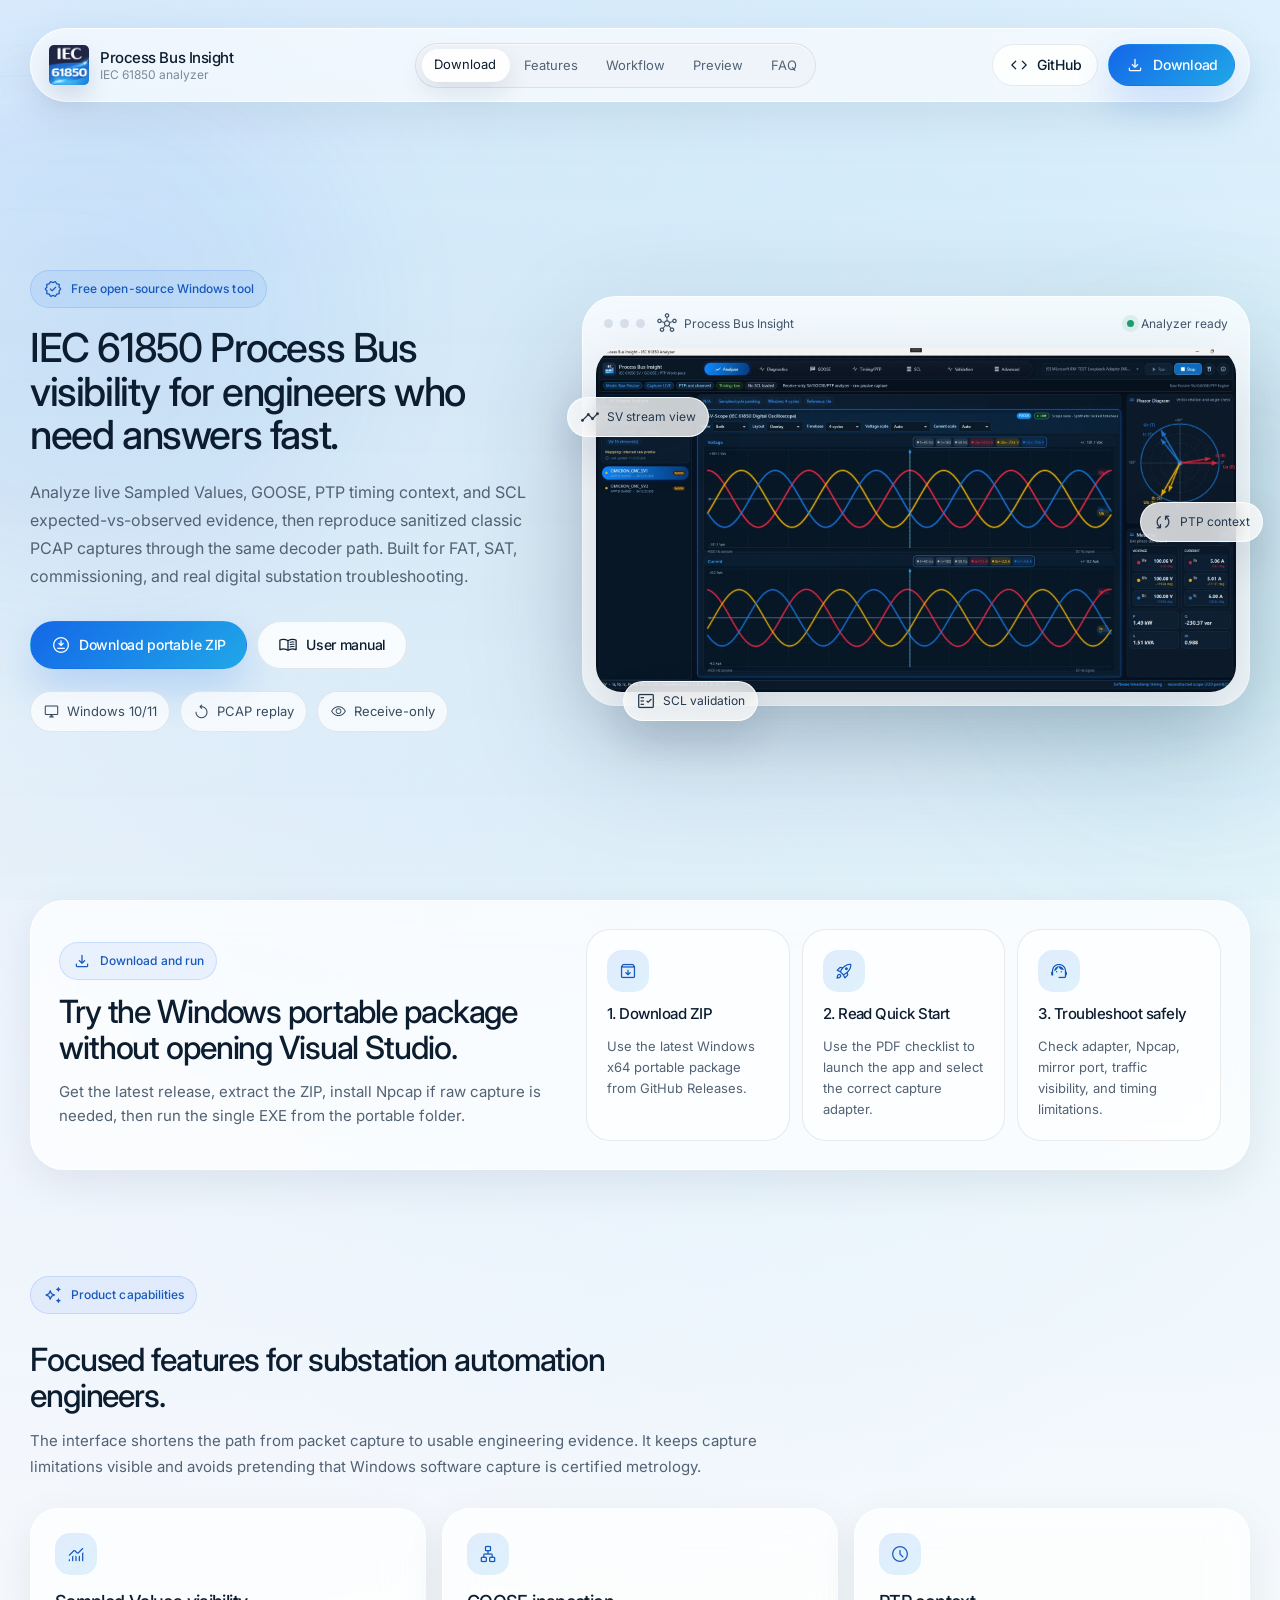
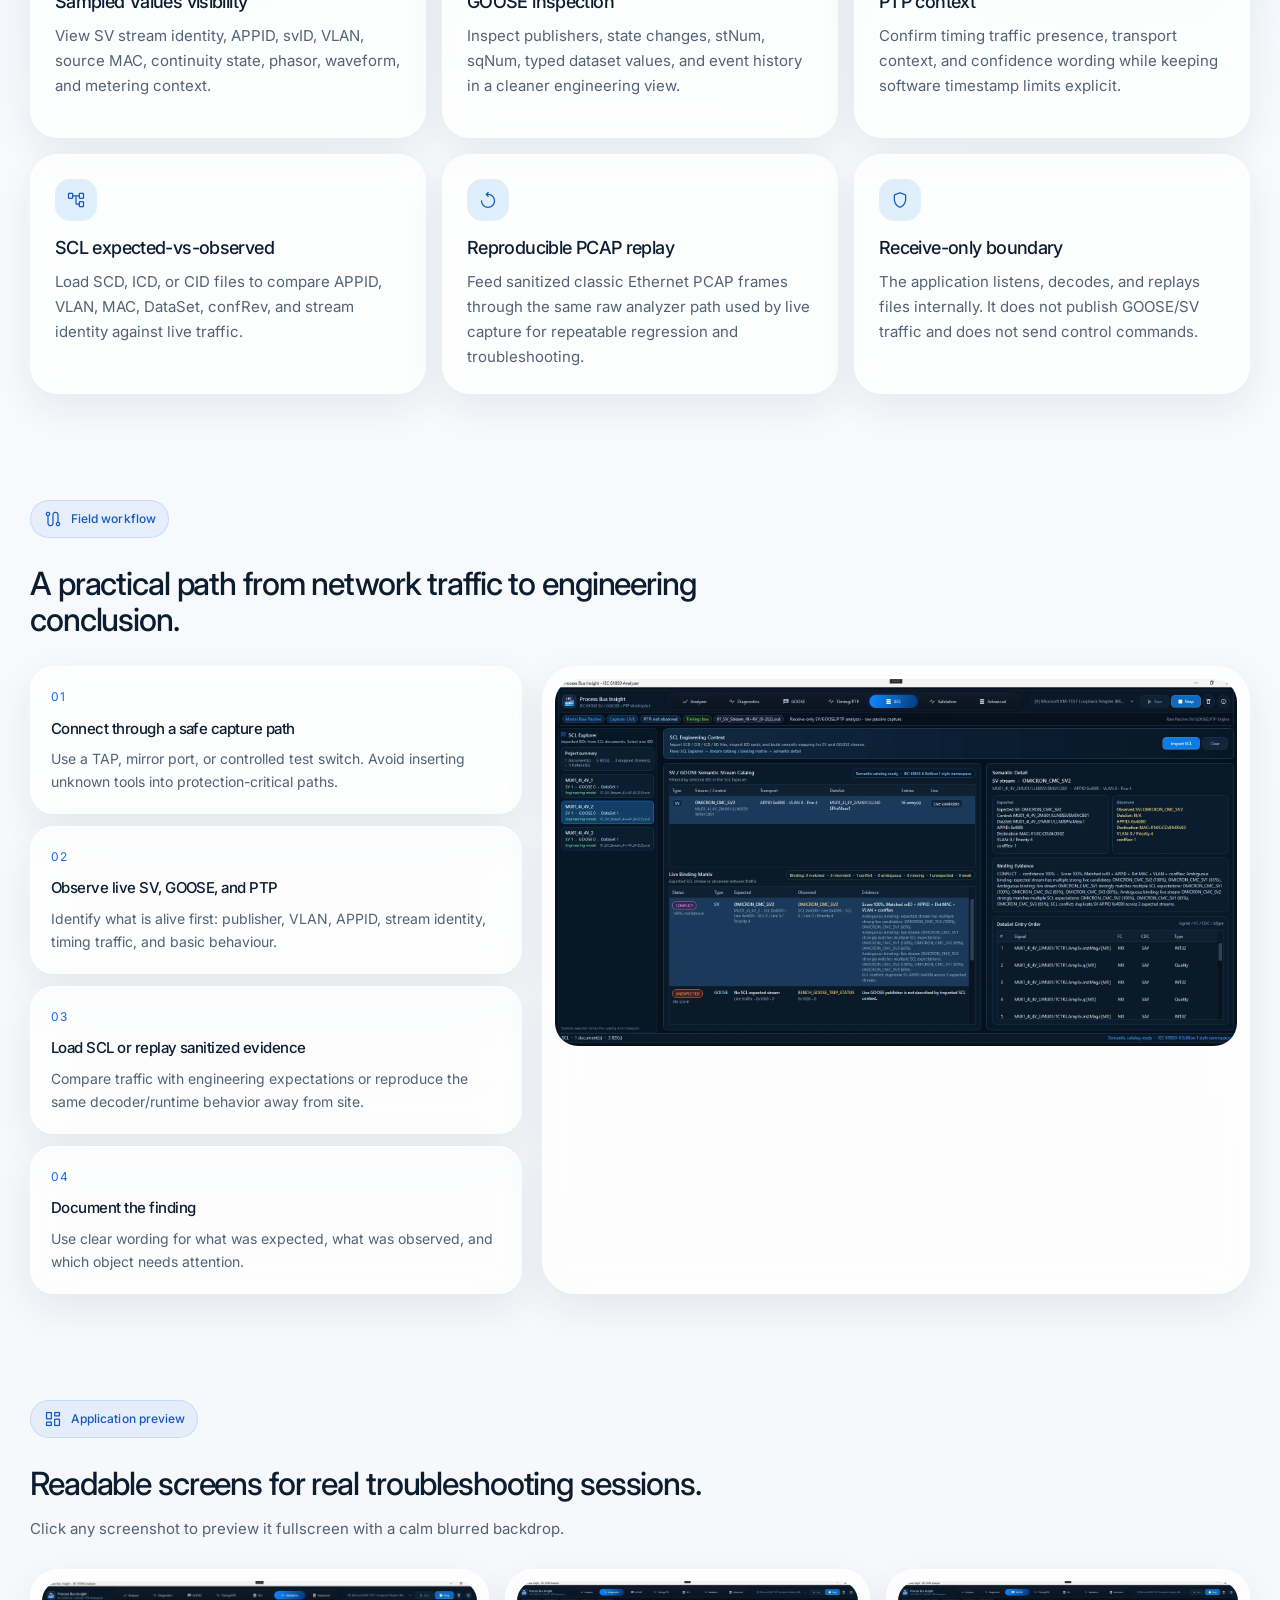
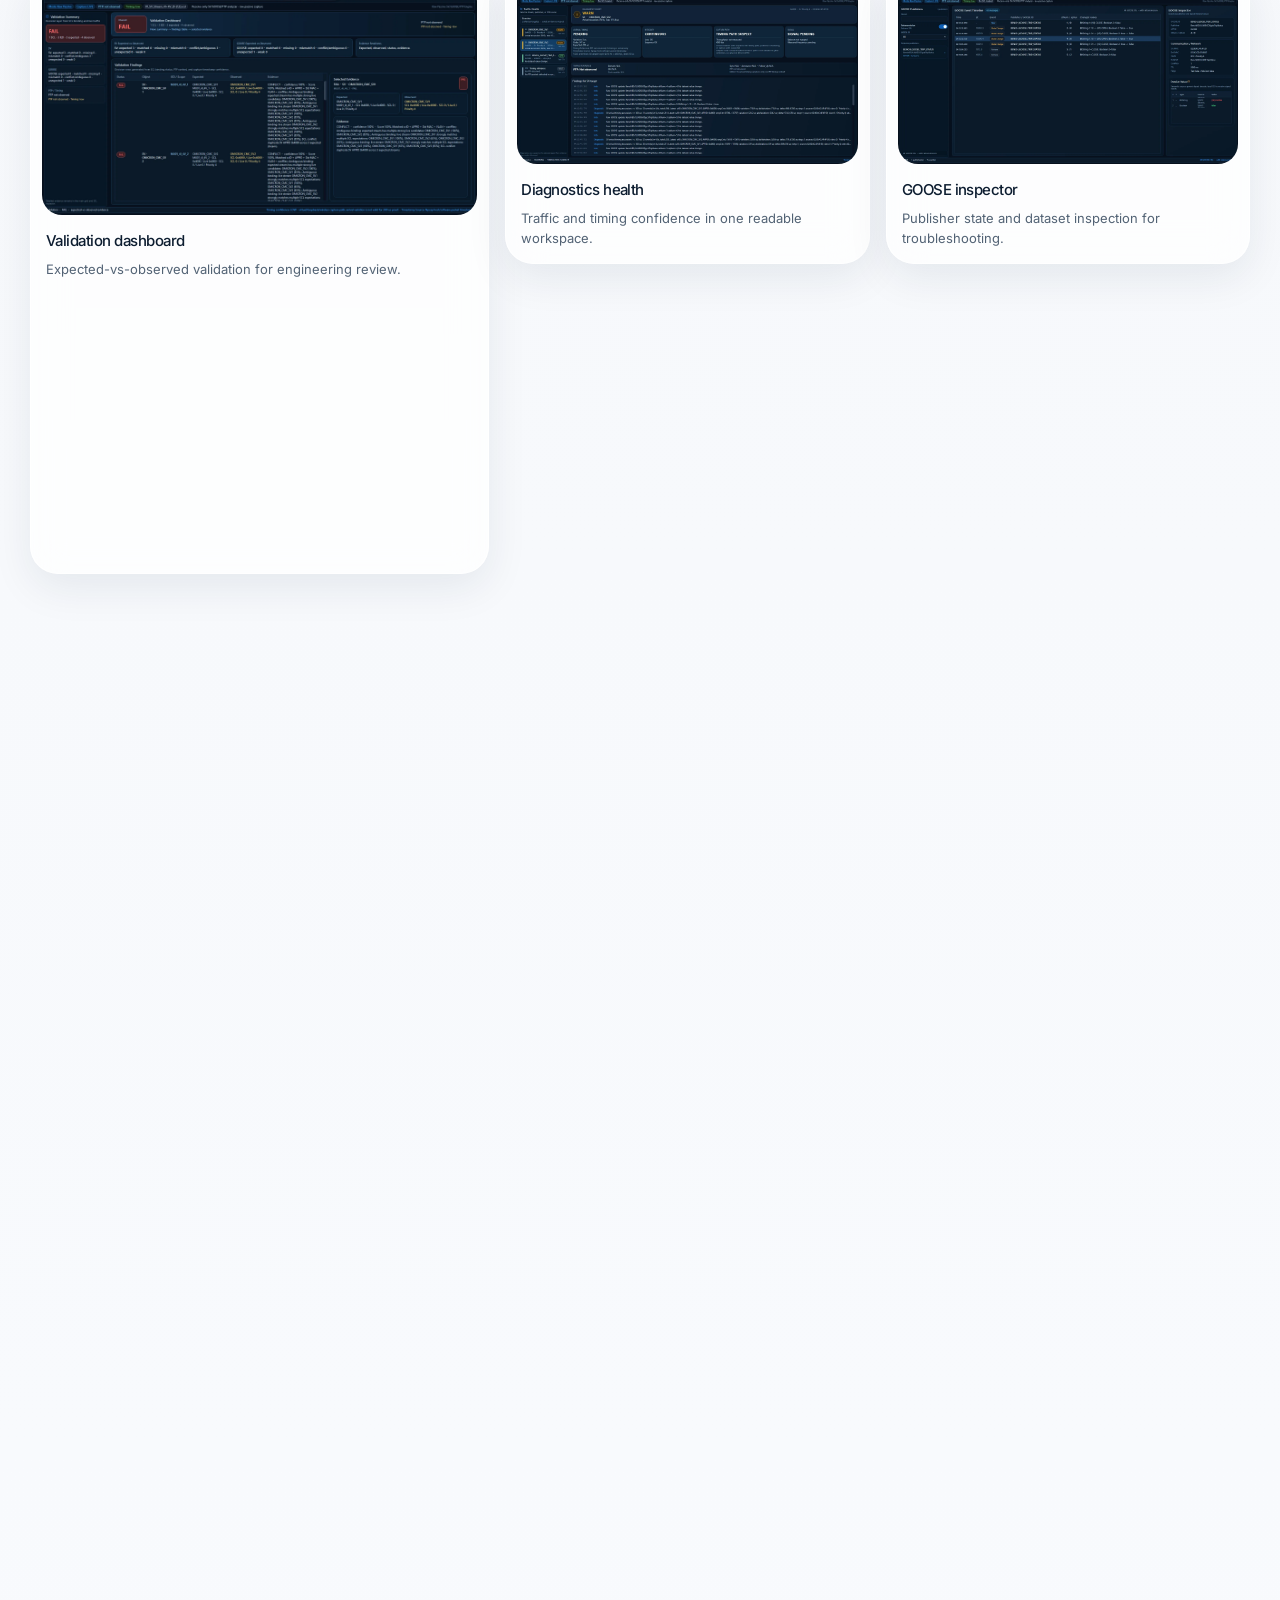
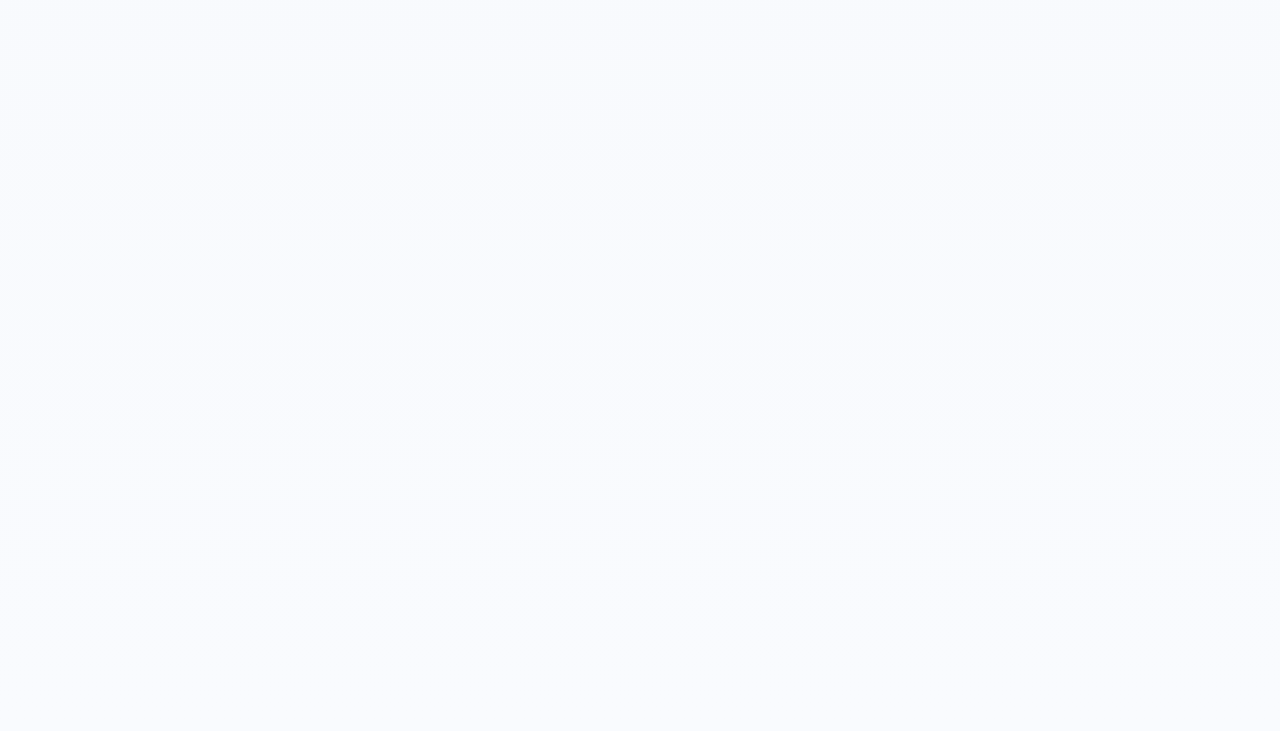
==== commit 4bf68378: "Update landing metadata for v1.4.0-beta.1" ====
--- a/docs/index.html
+++ b/docs/index.html
@@ -4,8 +4,8 @@
   <meta charset="utf-8" />
   <meta name="viewport" content="width=device-width, initial-scale=1" />
   <title>Process Bus Insight - IEC 61850 SV, GOOSE, PTP and SCL Analyzer for Windows</title>
-  <meta name="description" content="Download Process Bus Insight, a free open-source Windows IEC 61850 Process Bus analyzer for Sampled Values, GOOSE, PTP timing context, and SCL validation during FAT, SAT, commissioning, and digital substation troubleshooting." />
-  <meta name="keywords" content="IEC 61850 analyzer, Process Bus analyzer, Sampled Values analyzer, SV analyzer, GOOSE inspector, PTP analyzer, SCL validation, digital substation software, substation automation engineering, FAT SAT commissioning" />
+  <meta name="description" content="Download Process Bus Insight, a free open-source Windows IEC 61850 Process Bus analyzer for Sampled Values, GOOSE, PTP timing context, SCL validation, and reproducible PCAP replay during FAT, SAT, commissioning, and digital substation troubleshooting." />
+  <meta name="keywords" content="IEC 61850 analyzer, Process Bus analyzer, Sampled Values analyzer, SV analyzer, GOOSE inspector, PTP analyzer, SCL validation, PCAP replay, digital substation software, substation automation engineering, FAT SAT commissioning" />
   <meta name="author" content="Mas Ari / Tutorial Mas Ari" />
   <meta name="robots" content="index,follow,max-image-preview:large" />
   <link rel="canonical" href="https://masarray.github.io/DigSubAnalyzer/" />
@@ -19,14 +19,14 @@
   <meta property="og:type" content="website" />
   <meta property="og:site_name" content="Process Bus Insight" />
   <meta property="og:title" content="Process Bus Insight - Free IEC 61850 Process Bus Analyzer" />
-  <meta property="og:description" content="Download a Windows tool for IEC 61850 Sampled Values, GOOSE, PTP context, and SCL expected-vs-observed validation." />
+  <meta property="og:description" content="Download a Windows tool for IEC 61850 Sampled Values, GOOSE, PTP context, SCL expected-vs-observed validation, and reproducible PCAP replay." />
   <meta property="og:url" content="https://masarray.github.io/DigSubAnalyzer/" />
   <meta property="og:image" content="https://masarray.github.io/DigSubAnalyzer/screenshot/analyzer-overview.webp" />
   <meta property="og:image:alt" content="Process Bus Insight analyzer dashboard for IEC 61850 Process Bus traffic" />
 
   <meta name="twitter:card" content="summary_large_image" />
   <meta name="twitter:title" content="Process Bus Insight - IEC 61850 SV, GOOSE, PTP and SCL Analyzer" />
-  <meta name="twitter:description" content="Free open-source Windows tool for Process Bus visibility, SCL validation, and IEC 61850 troubleshooting." />
+  <meta name="twitter:description" content="Free open-source Windows tool for Process Bus visibility, SCL validation, PCAP replay, and IEC 61850 troubleshooting." />
   <meta name="twitter:image" content="https://masarray.github.io/DigSubAnalyzer/screenshot/analyzer-overview.webp" />
 
   <link rel="preconnect" href="https://fonts.googleapis.com" />
@@ -42,7 +42,7 @@
     "alternateName": "DigSubAnalyzer",
     "applicationCategory": "EngineeringApplication",
     "operatingSystem": "Windows 10, Windows 11",
-    "softwareVersion": "1.3.0-beta.2",
+    "softwareVersion": "1.4.0-beta.1",
     "license": "https://www.apache.org/licenses/LICENSE-2.0",
     "isAccessibleForFree": true,
     "url": "https://masarray.github.io/DigSubAnalyzer/",
@@ -54,9 +54,10 @@
       "GOOSE publisher inspection",
       "PTP timing context",
       "SCL expected-vs-observed validation",
+      "Classic Ethernet PCAP replay",
       "Windows portable EXE package"
     ],
-    "description": "Free open-source Windows analyzer for IEC 61850 Process Bus SV, GOOSE, PTP timing context, and SCL validation during FAT, SAT, commissioning, and troubleshooting."
+    "description": "Free open-source Windows analyzer for IEC 61850 Process Bus SV, GOOSE, PTP timing context, SCL validation, and reproducible PCAP replay during FAT, SAT, commissioning, and troubleshooting."
   }
   </script>
   <script type="application/ld+json">
@@ -72,7 +73,7 @@
       {
         "@type": "Question",
         "name": "Can I use it during FAT, SAT, or commissioning?",
-        "acceptedAnswer": {"@type": "Answer", "text": "Yes. The application is intended for visibility, troubleshooting, and engineering evidence during FAT, SAT, commissioning, and lab validation workflows."}
+        "acceptedAnswer": {"@type": "Answer", "text": "Yes. The application is intended for visibility, troubleshooting, reproducible capture analysis, and engineering evidence during FAT, SAT, commissioning, and lab validation workflows."}
       },
       {
         "@type": "Question",
@@ -154,7 +155,7 @@
       <div class="hero-copy" data-reveal>
         <span class="eyebrow"><span class="material-symbols-rounded">verified</span> Free open-source Windows tool</span>
         <h1>IEC 61850 Process Bus visibility for engineers who need answers fast.</h1>
-        <p class="lead">Download a focused Windows analyzer for Sampled Values, GOOSE, PTP timing context, and SCL expected-vs-observed validation. Built for FAT, SAT, commissioning, and real digital substation troubleshooting.</p>
+        <p class="lead">Analyze live Sampled Values, GOOSE, PTP timing context, and SCL expected-vs-observed evidence, then reproduce sanitized classic PCAP captures through the same decoder path. Built for FAT, SAT, commissioning, and real digital substation troubleshooting.</p>
 
         <div class="hero-actions">
           <a class="button pill primary large" href="https://github.com/masarray/DigSubAnalyzer/releases">
@@ -169,7 +170,7 @@
 
         <div class="quick-facts" aria-label="Product quick facts">
           <span><i class="material-symbols-rounded">desktop_windows</i> Windows 10/11</span>
-          <span><i class="material-symbols-rounded">lock_open</i> No license key</span>
+          <span><i class="material-symbols-rounded">replay</i> PCAP replay</span>
           <span><i class="material-symbols-rounded">visibility</i> Receive-only</span>
         </div>
       </div>
@@ -221,7 +222,7 @@
       <div class="section-head" data-reveal>
         <span class="section-label"><span class="material-symbols-rounded">auto_awesome</span> Product capabilities</span>
         <h2>Focused features for substation automation engineers.</h2>
-        <p>The interface shortens the path from live packet capture to usable engineering evidence. It keeps capture limitations visible and avoids pretending that Windows software capture is certified metrology.</p>
+        <p>The interface shortens the path from packet capture to usable engineering evidence. It keeps capture limitations visible and avoids pretending that Windows software capture is certified metrology.</p>
       </div>
 
       <div class="feature-grid">
@@ -246,14 +247,14 @@
           <p>Load SCD, ICD, or CID files to compare APPID, VLAN, MAC, DataSet, confRev, and stream identity against live traffic.</p>
         </article>
         <article class="feature-card interactive" data-reveal data-delay="70">
-          <span class="material-symbols-rounded card-icon">assignment_turned_in</span>
-          <h3>Engineering findings</h3>
-          <p>Capture clearer findings for FAT, SAT, commissioning review, and practical troubleshooting discussion.</p>
+          <span class="material-symbols-rounded card-icon">replay</span>
+          <h3>Reproducible PCAP replay</h3>
+          <p>Feed sanitized classic Ethernet PCAP frames through the same raw analyzer path used by live capture for repeatable regression and troubleshooting.</p>
         </article>
         <article class="feature-card interactive" data-reveal data-delay="140">
           <span class="material-symbols-rounded card-icon">shield</span>
           <h3>Receive-only boundary</h3>
-          <p>The application listens and decodes. It does not publish GOOSE/SV traffic and does not send control commands.</p>
+          <p>The application listens, decodes, and replays files internally. It does not publish GOOSE/SV traffic and does not send control commands.</p>
         </article>
       </div>
     </section>
@@ -277,8 +278,8 @@
           </article>
           <article class="workflow-item interactive" data-reveal data-delay="140">
             <span>03</span>
-            <strong>Load SCL when available</strong>
-            <p>Move from traffic exists to traffic matches engineering expectation with expected-vs-observed checks.</p>
+            <strong>Load SCL or replay sanitized evidence</strong>
+            <p>Compare traffic with engineering expectations or reproduce the same decoder/runtime behavior away from site.</p>
           </article>
           <article class="workflow-item interactive" data-reveal data-delay="210">
             <span>04</span>
@@ -353,7 +354,7 @@
         </details>
         <details class="interactive" data-reveal data-delay="50">
           <summary><span class="material-symbols-rounded">science</span> Can I use it during FAT, SAT, or commissioning?</summary>
-          <p>Yes. It is designed for visibility, troubleshooting, and engineering evidence during lab validation, FAT, SAT, and commissioning. It helps explain what is observed on the network.</p>
+          <p>Yes. It is designed for visibility, troubleshooting, reproducible capture analysis, and engineering evidence during lab validation, FAT, SAT, and commissioning.</p>
         </details>
         <details class="interactive" data-reveal data-delay="100">
           <summary><span class="material-symbols-rounded">security</span> Does it control relays, merging units, or bay controllers?</summary>
@@ -364,12 +365,12 @@
           <p>No for live visibility. Yes for deeper expected-vs-observed validation. Loading SCD, ICD, or CID files allows the app to compare live traffic against engineering configuration.</p>
         </details>
         <details class="interactive" data-reveal data-delay="200">
-          <summary><span class="material-symbols-rounded">network_check</span> Why can I see no traffic?</summary>
-          <p>Most cases are capture-path issues: wrong adapter, missing Npcap, switch port not mirrored, VLAN not forwarded, or the PC is connected to the wrong network segment.</p>
+          <summary><span class="material-symbols-rounded">replay</span> Which capture files can be replayed?</summary>
+          <p>v1.4.0-beta.1 supports classic PCAP 2.4 with Ethernet link type 1. PCAPNG and non-Ethernet link types are not yet claimed.</p>
         </details>
         <details class="interactive" data-reveal data-delay="250">
           <summary><span class="material-symbols-rounded">timer</span> Can it prove certified timing performance?</summary>
-          <p>No. Windows software timestamps are useful for screening and troubleshooting, but certification-grade timing proof needs validated test equipment and hardware timestamping.</p>
+          <p>No. Windows software and replay timestamps are useful for screening and troubleshooting, but certification-grade timing proof needs validated test equipment and hardware timestamping.</p>
         </details>
         <details class="interactive" data-reveal data-delay="300">
           <summary><span class="material-symbols-rounded">workspace_premium</span> Is it free for professional use?</summary>
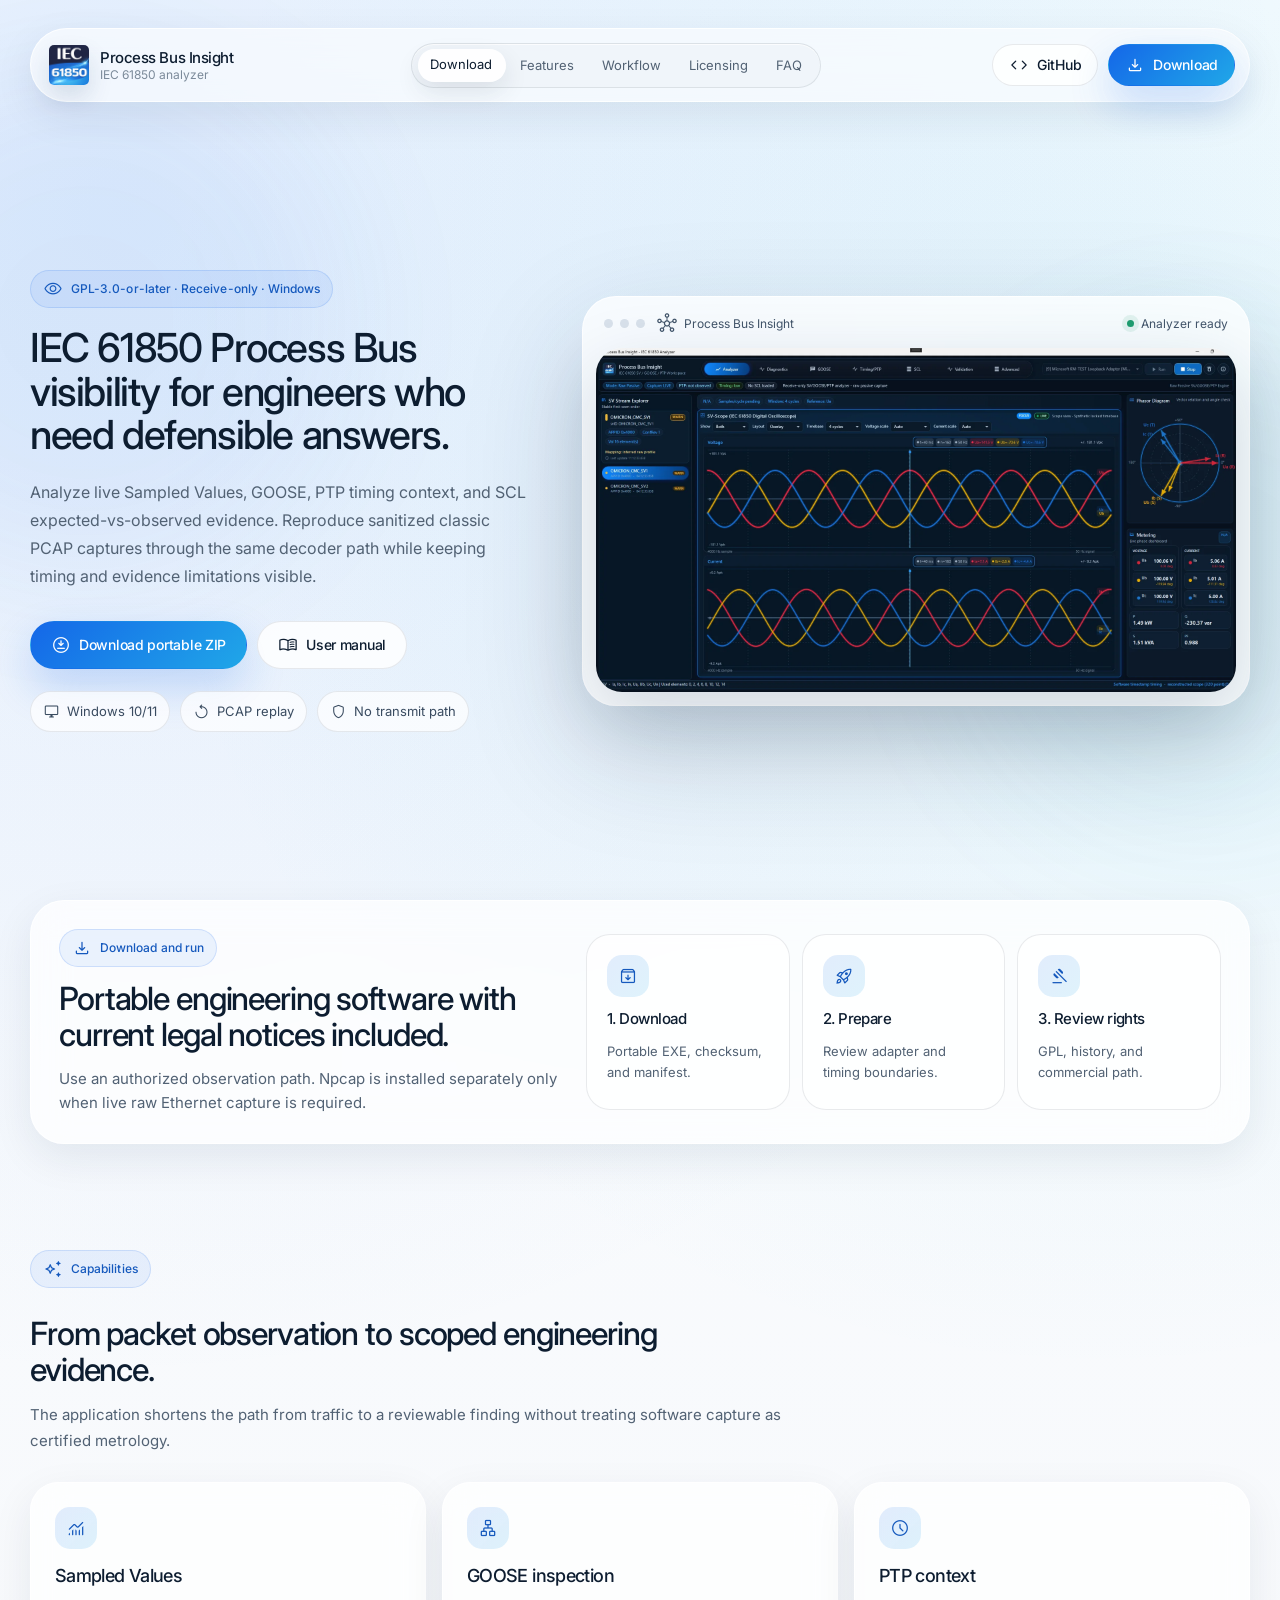
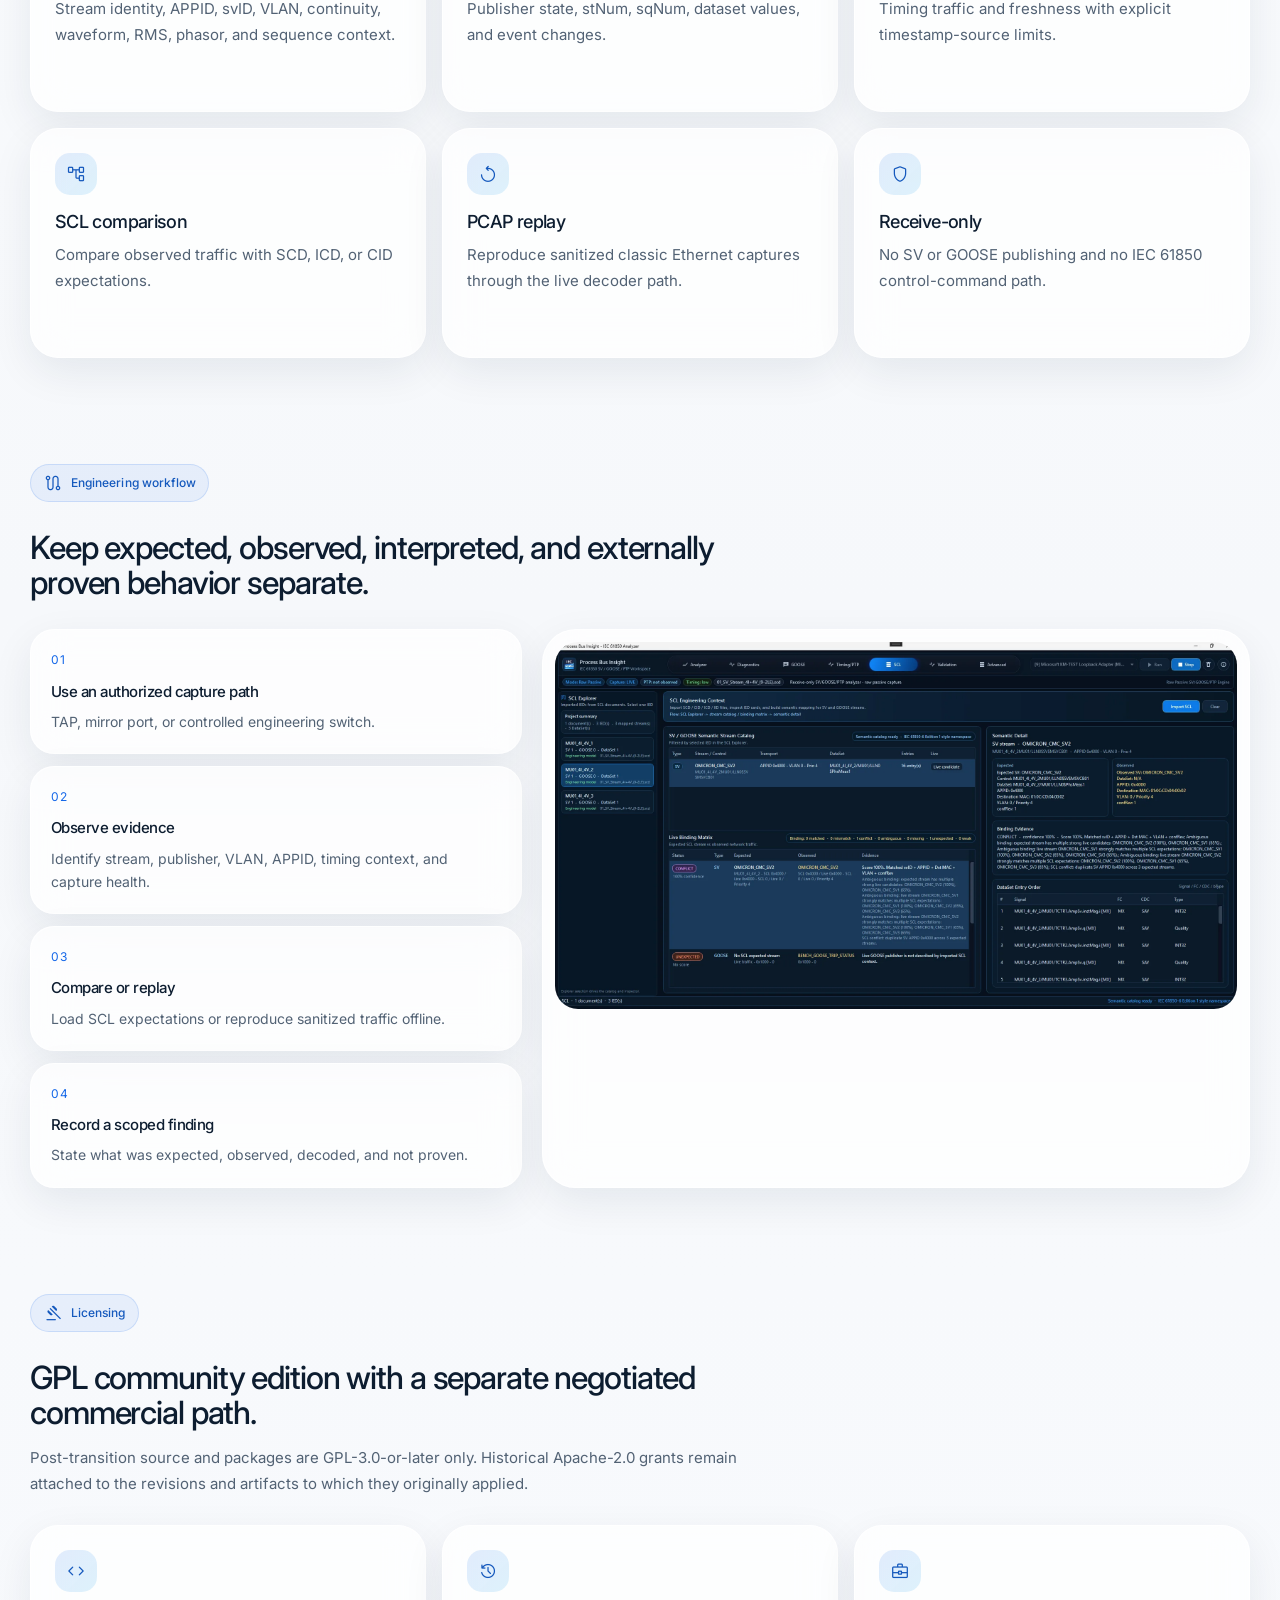
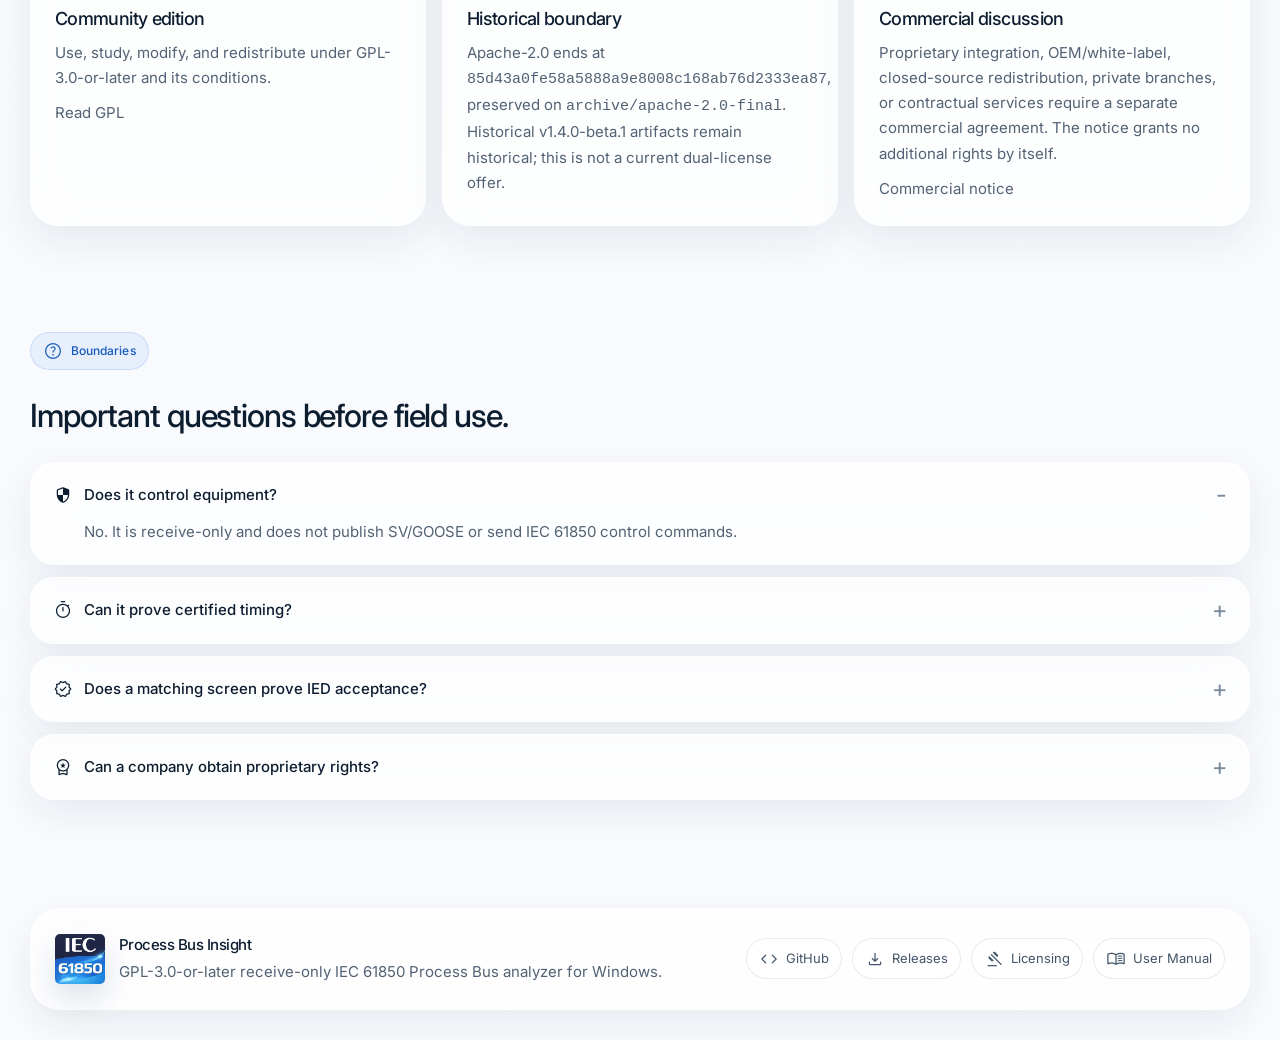
==== commit 93b121f0: "Migrate current DigSubAnalyzer line to GPL with commercial licensing" ====
--- a/docs/index.html
+++ b/docs/index.html
@@ -3,37 +3,31 @@
 <head>
   <meta charset="utf-8" />
   <meta name="viewport" content="width=device-width, initial-scale=1" />
-  <title>Process Bus Insight - IEC 61850 SV, GOOSE, PTP and SCL Analyzer for Windows</title>
-  <meta name="description" content="Download Process Bus Insight, a free open-source Windows IEC 61850 Process Bus analyzer for Sampled Values, GOOSE, PTP timing context, SCL validation, and reproducible PCAP replay during FAT, SAT, commissioning, and digital substation troubleshooting." />
-  <meta name="keywords" content="IEC 61850 analyzer, Process Bus analyzer, Sampled Values analyzer, SV analyzer, GOOSE inspector, PTP analyzer, SCL validation, PCAP replay, digital substation software, substation automation engineering, FAT SAT commissioning" />
-  <meta name="author" content="Mas Ari / Tutorial Mas Ari" />
-  <meta name="robots" content="index,follow,max-image-preview:large" />
+  <title>Process Bus Insight — IEC 61850 SV, GOOSE, PTP and SCL Analyzer</title>
+  <meta name="description" content="GPL-3.0-or-later receive-only Windows analyzer for IEC 61850 Sampled Values, GOOSE, PTP timing context, SCL validation, and reproducible PCAP replay." />
+  <meta name="author" content="Ari Sulistiono" />
+  <meta name="robots" content="index,follow,max-image-preview:large,max-snippet:-1" />
   <link rel="canonical" href="https://masarray.github.io/DigSubAnalyzer/" />
   <meta name="theme-color" content="#f7f9fc" />
-
   <link rel="icon" type="image/x-icon" href="assets/branding/favicon.ico" />
   <link rel="icon" type="image/png" sizes="32x32" href="assets/branding/icon-32.png" />
   <link rel="apple-touch-icon" sizes="180x180" href="assets/branding/icon-180.png" />
   <link rel="manifest" href="site.webmanifest" />
-
   <meta property="og:type" content="website" />
   <meta property="og:site_name" content="Process Bus Insight" />
-  <meta property="og:title" content="Process Bus Insight - Free IEC 61850 Process Bus Analyzer" />
-  <meta property="og:description" content="Download a Windows tool for IEC 61850 Sampled Values, GOOSE, PTP context, SCL expected-vs-observed validation, and reproducible PCAP replay." />
+  <meta property="og:title" content="Process Bus Insight — IEC 61850 Process Bus Analyzer" />
+  <meta property="og:description" content="Receive-only SV, GOOSE, PTP, SCL, and PCAP engineering visibility for Windows." />
   <meta property="og:url" content="https://masarray.github.io/DigSubAnalyzer/" />
   <meta property="og:image" content="https://masarray.github.io/DigSubAnalyzer/screenshot/analyzer-overview.webp" />
-  <meta property="og:image:alt" content="Process Bus Insight analyzer dashboard for IEC 61850 Process Bus traffic" />
-
+  <meta property="og:image:alt" content="Process Bus Insight IEC 61850 Process Bus analyzer dashboard" />
   <meta name="twitter:card" content="summary_large_image" />
-  <meta name="twitter:title" content="Process Bus Insight - IEC 61850 SV, GOOSE, PTP and SCL Analyzer" />
-  <meta name="twitter:description" content="Free open-source Windows tool for Process Bus visibility, SCL validation, PCAP replay, and IEC 61850 troubleshooting." />
+  <meta name="twitter:title" content="Process Bus Insight — IEC 61850 Process Bus Analyzer" />
+  <meta name="twitter:description" content="GPL receive-only Windows software for SV, GOOSE, PTP, SCL validation, and PCAP replay." />
   <meta name="twitter:image" content="https://masarray.github.io/DigSubAnalyzer/screenshot/analyzer-overview.webp" />
-
   <link rel="preconnect" href="https://fonts.googleapis.com" />
   <link rel="preconnect" href="https://fonts.gstatic.com" crossorigin />
   <link href="https://fonts.googleapis.com/css2?family=Inter:wght@400;500&family=Material+Symbols+Rounded:opsz,wght,FILL,GRAD@20..48,300,0,0&display=swap" rel="stylesheet" />
   <link rel="stylesheet" href="styles.css" />
-
   <script type="application/ld+json">
   {
     "@context": "https://schema.org",
@@ -41,23 +35,18 @@
     "name": "Process Bus Insight",
     "alternateName": "DigSubAnalyzer",
     "applicationCategory": "EngineeringApplication",
+    "applicationSubCategory": "Digital substation and process bus analysis",
     "operatingSystem": "Windows 10, Windows 11",
-    "softwareVersion": "1.4.0-beta.1",
-    "license": "https://www.apache.org/licenses/LICENSE-2.0",
+    "softwareVersion": "1.4.0-beta.2",
+    "license": "https://spdx.org/licenses/GPL-3.0-or-later.html",
     "isAccessibleForFree": true,
     "url": "https://masarray.github.io/DigSubAnalyzer/",
     "downloadUrl": "https://github.com/masarray/DigSubAnalyzer/releases",
     "codeRepository": "https://github.com/masarray/DigSubAnalyzer",
     "image": "https://masarray.github.io/DigSubAnalyzer/screenshot/analyzer-overview.webp",
-    "featureList": [
-      "IEC 61850 Sampled Values visibility",
-      "GOOSE publisher inspection",
-      "PTP timing context",
-      "SCL expected-vs-observed validation",
-      "Classic Ethernet PCAP replay",
-      "Windows portable EXE package"
-    ],
-    "description": "Free open-source Windows analyzer for IEC 61850 Process Bus SV, GOOSE, PTP timing context, SCL validation, and reproducible PCAP replay during FAT, SAT, commissioning, and troubleshooting."
+    "author": {"@type": "Person", "name": "Ari Sulistiono", "url": "https://github.com/masarray"},
+    "offers": {"@type": "Offer", "price": "0", "priceCurrency": "USD", "category": "GPL community edition"},
+    "description": "Receive-only Windows analyzer for IEC 61850 Process Bus SV, GOOSE, PTP timing context, SCL validation, and reproducible PCAP replay."
   }
   </script>
   <script type="application/ld+json">
@@ -65,347 +54,48 @@
     "@context": "https://schema.org",
     "@type": "FAQPage",
     "mainEntity": [
-      {
-        "@type": "Question",
-        "name": "What do I need before running Process Bus Insight?",
-        "acceptedAnswer": {"@type": "Answer", "text": "Use a Windows 10 or Windows 11 PC, install Npcap when raw packet capture is required, and connect to the Process Bus through a safe capture path such as a TAP, mirror port, or engineering test switch."}
-      },
-      {
-        "@type": "Question",
-        "name": "Can I use it during FAT, SAT, or commissioning?",
-        "acceptedAnswer": {"@type": "Answer", "text": "Yes. The application is intended for visibility, troubleshooting, reproducible capture analysis, and engineering evidence during FAT, SAT, commissioning, and lab validation workflows."}
-      },
-      {
-        "@type": "Question",
-        "name": "Does it send commands to relays or merging units?",
-        "acceptedAnswer": {"@type": "Answer", "text": "No. Process Bus Insight is receive-only and raw-passive. It listens to network traffic and does not publish GOOSE, publish SV, or send IEC 61850 control commands."}
-      },
-      {
-        "@type": "Question",
-        "name": "Can I use it without an SCL file?",
-        "acceptedAnswer": {"@type": "Answer", "text": "Yes. Live traffic visibility works without SCL. Loading SCD, ICD, or CID files adds expected-vs-observed validation for APPID, VLAN, MAC, dataset, confRev, and stream identity."}
-      },
-      {
-        "@type": "Question",
-        "name": "Is it free for professional use?",
-        "acceptedAnswer": {"@type": "Answer", "text": "Yes. The project is free and open source under the Apache-2.0 license. There is no subscription, license key, or trial limitation."}
-      }
+      {"@type":"Question","name":"Does Process Bus Insight send commands or publish Process Bus traffic?","acceptedAnswer":{"@type":"Answer","text":"No. It is receive-only and does not publish GOOSE or Sampled Values or send IEC 61850 control commands."}},
+      {"@type":"Question","name":"Can it prove certified timing or formal IEC 61850 conformance?","acceptedAnswer":{"@type":"Answer","text":"No. Windows software timestamps support screening and troubleshooting. Formal conformance, calibrated timing, and deterministic real-time evidence require separately validated methods and equipment."}},
+      {"@type":"Question","name":"What is the current license?","acceptedAnswer":{"@type":"Answer","text":"Post-transition community revisions and packages are GPL-3.0-or-later. Historical revisions through the recorded boundary remain Apache-2.0."}},
+      {"@type":"Question","name":"Does the commercial notice automatically grant proprietary rights?","acceptedAnswer":{"@type":"Answer","text":"No. A separate commercial agreement must be negotiated and executed; the notice grants no additional rights by itself."}}
     ]
   }
   </script>
 </head>
 <body>
-  <div class="ambient ambient-a" aria-hidden="true"></div>
-  <div class="ambient ambient-b" aria-hidden="true"></div>
-  <div class="wave-field" aria-hidden="true">
-    <div class="wave-gradient"></div>
-    <svg class="wave-lines" viewBox="0 0 1440 920" preserveAspectRatio="none">
-      <defs>
-        <linearGradient id="waveVertical" x1="0" y1="0" x2="0" y2="1">
-          <stop offset="0%" stop-color="rgba(22,104,232,0)" />
-          <stop offset="32%" stop-color="rgba(22,104,232,0.24)" />
-          <stop offset="54%" stop-color="rgba(33,168,232,0.22)" />
-          <stop offset="100%" stop-color="rgba(32,165,111,0)" />
-          <animateTransform attributeName="gradientTransform" type="translate" values="0 -1;0 1" dur="18s" repeatCount="indefinite" />
-        </linearGradient>
-      </defs>
-      <path d="M-90 95 C 160 20, 300 210, 520 132 S 920 12, 1160 130 S 1450 240, 1530 90" />
-      <path d="M-110 240 C 130 140, 340 360, 610 230 S 980 110, 1260 250 S 1480 415, 1560 250" />
-      <path d="M-120 420 C 130 315, 340 520, 620 405 S 1010 280, 1280 430 S 1480 620, 1560 430" />
-      <path d="M-120 620 C 170 520, 430 705, 710 585 S 1080 470, 1530 660" />
-      <path d="M-130 780 C 160 710, 460 860, 760 735 S 1120 600, 1560 795" />
-    </svg>
-  </div>
-  <div class="scroll-progress"></div>
-
-  <header class="site-header" data-header>
-    <div class="header-shell interactive">
-      <a class="brand" href="#top" aria-label="Process Bus Insight home">
-        <img class="brand-logo" src="assets/branding/icon-180.png" alt="Process Bus Insight logo" />
-        <span class="brand-copy">
-          <strong>Process Bus Insight</strong>
-          <small>IEC 61850 analyzer</small>
-        </span>
-      </a>
-
-      <nav class="segmented-nav" aria-label="Primary navigation" data-segmented-nav>
-        <span class="nav-indicator" aria-hidden="true"></span>
-        <a href="#download">Download</a>
-        <a href="#features">Features</a>
-        <a href="#workflow">Workflow</a>
-        <a href="#screenshots">Preview</a>
-        <a href="#faq">FAQ</a>
-      </nav>
-
-      <div class="header-actions">
-        <a class="button pill ghost" href="https://github.com/masarray/DigSubAnalyzer">
-          <span class="material-symbols-rounded">code</span>
-          GitHub
-        </a>
-        <a class="button pill primary" href="https://github.com/masarray/DigSubAnalyzer/releases">
-          <span class="material-symbols-rounded">download</span>
-          Download
-        </a>
-      </div>
-    </div>
-  </header>
+  <div class="ambient ambient-a" aria-hidden="true"></div><div class="ambient ambient-b" aria-hidden="true"></div><div class="scroll-progress"></div>
+  <header class="site-header" data-header><div class="header-shell interactive">
+    <a class="brand" href="#top"><img class="brand-logo" src="assets/branding/icon-180.png" alt="" /><span class="brand-copy"><strong>Process Bus Insight</strong><small>IEC 61850 analyzer</small></span></a>
+    <nav class="segmented-nav" aria-label="Primary navigation" data-segmented-nav><span class="nav-indicator" aria-hidden="true"></span><a href="#download">Download</a><a href="#features">Features</a><a href="#workflow">Workflow</a><a href="#licensing">Licensing</a><a href="#faq">FAQ</a></nav>
+    <div class="header-actions"><a class="button pill ghost" href="https://github.com/masarray/DigSubAnalyzer"><span class="material-symbols-rounded">code</span>GitHub</a><a class="button pill primary" href="https://github.com/masarray/DigSubAnalyzer/releases"><span class="material-symbols-rounded">download</span>Download</a></div>
+  </div></header>
 
   <main id="top">
     <section class="hero">
-      <div class="hero-copy" data-reveal>
-        <span class="eyebrow"><span class="material-symbols-rounded">verified</span> Free open-source Windows tool</span>
-        <h1>IEC 61850 Process Bus visibility for engineers who need answers fast.</h1>
-        <p class="lead">Analyze live Sampled Values, GOOSE, PTP timing context, and SCL expected-vs-observed evidence, then reproduce sanitized classic PCAP captures through the same decoder path. Built for FAT, SAT, commissioning, and real digital substation troubleshooting.</p>
-
-        <div class="hero-actions">
-          <a class="button pill primary large" href="https://github.com/masarray/DigSubAnalyzer/releases">
-            <span class="material-symbols-rounded">download_for_offline</span>
-            Download portable ZIP
-          </a>
-          <a class="button pill soft large" href="USER_MANUAL.pdf">
-            <span class="material-symbols-rounded">menu_book</span>
-            User manual
-          </a>
-        </div>
-
-        <div class="quick-facts" aria-label="Product quick facts">
-          <span><i class="material-symbols-rounded">desktop_windows</i> Windows 10/11</span>
-          <span><i class="material-symbols-rounded">replay</i> PCAP replay</span>
-          <span><i class="material-symbols-rounded">visibility</i> Receive-only</span>
-        </div>
-      </div>
-
-      <div class="hero-visual" data-reveal data-delay="120">
-        <div class="product-frame tilt-card interactive">
-          <div class="frame-top">
-            <div class="traffic-lights"><span></span><span></span><span></span></div>
-            <div class="frame-title"><span class="material-symbols-rounded">hub</span> Process Bus Insight</div>
-            <div class="frame-status"><span></span> Analyzer ready</div>
-          </div>
-          <div class="screen-wrap preview-target" data-preview-src="screenshot/analyzer-overview.webp" data-preview-title="Analyzer overview" tabindex="0" role="button" aria-label="Open analyzer overview screenshot preview">
-            <img src="screenshot/analyzer-overview.webp" alt="Process Bus Insight IEC 61850 analyzer dashboard showing waveform, phasor, metering, and stream diagnostics" />
-            <span class="zoom-pill"><i class="material-symbols-rounded">fullscreen</i> Preview</span>
-          </div>
-          <div class="metric-pill metric-a"><span class="material-symbols-rounded">timeline</span> SV stream view</div>
-          <div class="metric-pill metric-b"><span class="material-symbols-rounded">sync</span> PTP context</div>
-          <div class="metric-pill metric-c"><span class="material-symbols-rounded">fact_check</span> SCL validation</div>
-        </div>
-      </div>
+      <div class="hero-copy" data-reveal><span class="eyebrow"><span class="material-symbols-rounded">visibility</span> GPL-3.0-or-later · Receive-only · Windows</span><h1>IEC 61850 Process Bus visibility for engineers who need defensible answers.</h1><p class="lead">Analyze live Sampled Values, GOOSE, PTP timing context, and SCL expected-vs-observed evidence. Reproduce sanitized classic PCAP captures through the same decoder path while keeping timing and evidence limitations visible.</p><div class="hero-actions"><a class="button pill primary large" href="https://github.com/masarray/DigSubAnalyzer/releases"><span class="material-symbols-rounded">download_for_offline</span>Download portable ZIP</a><a class="button pill soft large" href="USER_MANUAL.pdf"><span class="material-symbols-rounded">menu_book</span>User manual</a></div><div class="quick-facts"><span><i class="material-symbols-rounded">desktop_windows</i> Windows 10/11</span><span><i class="material-symbols-rounded">replay</i> PCAP replay</span><span><i class="material-symbols-rounded">shield</i> No transmit path</span></div></div>
+      <div class="hero-visual" data-reveal><div class="product-frame tilt-card interactive"><div class="frame-top"><div class="traffic-lights"><span></span><span></span><span></span></div><div class="frame-title"><span class="material-symbols-rounded">hub</span> Process Bus Insight</div><div class="frame-status"><span></span> Analyzer ready</div></div><div class="screen-wrap preview-target" data-preview-src="screenshot/analyzer-overview.webp" data-preview-title="Analyzer overview" tabindex="0" role="button"><img src="screenshot/analyzer-overview.webp" alt="Process Bus Insight dashboard with waveform, phasor, metering, and stream diagnostics" /><span class="zoom-pill"><i class="material-symbols-rounded">fullscreen</i> Preview</span></div></div></div>
     </section>
 
-    <section class="download-panel" id="download" data-reveal>
-      <div>
-        <span class="section-label"><span class="material-symbols-rounded">download</span> Download and run</span>
-        <h2>Try the Windows portable package without opening Visual Studio.</h2>
-        <p>Get the latest release, extract the ZIP, install Npcap if raw capture is needed, then run the single EXE from the portable folder.</p>
-      </div>
-      <div class="download-steps">
-        <a class="step-card interactive" href="https://github.com/masarray/DigSubAnalyzer/releases">
-          <span class="material-symbols-rounded">archive</span>
-          <strong>1. Download ZIP</strong>
-          <p>Use the latest Windows x64 portable package from GitHub Releases.</p>
-        </a>
-        <a class="step-card interactive" href="QUICK_START.pdf">
-          <span class="material-symbols-rounded">rocket_launch</span>
-          <strong>2. Read Quick Start</strong>
-          <p>Use the PDF checklist to launch the app and select the correct capture adapter.</p>
-        </a>
-        <a class="step-card interactive" href="TROUBLESHOOTING.md">
-          <span class="material-symbols-rounded">support_agent</span>
-          <strong>3. Troubleshoot safely</strong>
-          <p>Check adapter, Npcap, mirror port, traffic visibility, and timing limitations.</p>
-        </a>
-      </div>
-    </section>
+    <section class="download-panel" id="download" data-reveal><div><span class="section-label"><span class="material-symbols-rounded">download</span> Download and run</span><h2>Portable engineering software with current legal notices included.</h2><p>Use an authorized observation path. Npcap is installed separately only when live raw Ethernet capture is required.</p></div><div class="download-steps"><a class="step-card interactive" href="https://github.com/masarray/DigSubAnalyzer/releases"><span class="material-symbols-rounded">archive</span><strong>1. Download</strong><p>Portable EXE, checksum, and manifest.</p></a><a class="step-card interactive" href="QUICK_START.pdf"><span class="material-symbols-rounded">rocket_launch</span><strong>2. Prepare</strong><p>Review adapter and timing boundaries.</p></a><a class="step-card interactive" href="https://github.com/masarray/DigSubAnalyzer/blob/main/docs/LICENSING.md"><span class="material-symbols-rounded">gavel</span><strong>3. Review rights</strong><p>GPL, history, and commercial path.</p></a></div></section>
 
-    <section class="section" id="features">
-      <div class="section-head" data-reveal>
-        <span class="section-label"><span class="material-symbols-rounded">auto_awesome</span> Product capabilities</span>
-        <h2>Focused features for substation automation engineers.</h2>
-        <p>The interface shortens the path from packet capture to usable engineering evidence. It keeps capture limitations visible and avoids pretending that Windows software capture is certified metrology.</p>
-      </div>
+    <section class="section" id="features"><div class="section-head" data-reveal><span class="section-label"><span class="material-symbols-rounded">auto_awesome</span> Capabilities</span><h2>From packet observation to scoped engineering evidence.</h2><p>The application shortens the path from traffic to a reviewable finding without treating software capture as certified metrology.</p></div><div class="feature-grid">
+      <article class="feature-card interactive"><span class="material-symbols-rounded card-icon">monitoring</span><h3>Sampled Values</h3><p>Stream identity, APPID, svID, VLAN, continuity, waveform, RMS, phasor, and sequence context.</p></article>
+      <article class="feature-card interactive"><span class="material-symbols-rounded card-icon">lan</span><h3>GOOSE inspection</h3><p>Publisher state, stNum, sqNum, dataset values, and event changes.</p></article>
+      <article class="feature-card interactive"><span class="material-symbols-rounded card-icon">schedule</span><h3>PTP context</h3><p>Timing traffic and freshness with explicit timestamp-source limits.</p></article>
+      <article class="feature-card interactive"><span class="material-symbols-rounded card-icon">account_tree</span><h3>SCL comparison</h3><p>Compare observed traffic with SCD, ICD, or CID expectations.</p></article>
+      <article class="feature-card interactive"><span class="material-symbols-rounded card-icon">replay</span><h3>PCAP replay</h3><p>Reproduce sanitized classic Ethernet captures through the live decoder path.</p></article>
+      <article class="feature-card interactive"><span class="material-symbols-rounded card-icon">shield</span><h3>Receive-only</h3><p>No SV or GOOSE publishing and no IEC 61850 control-command path.</p></article>
+    </div></section>
 
-      <div class="feature-grid">
-        <article class="feature-card interactive" data-reveal>
-          <span class="material-symbols-rounded card-icon">monitoring</span>
-          <h3>Sampled Values visibility</h3>
-          <p>View SV stream identity, APPID, svID, VLAN, source MAC, continuity state, phasor, waveform, and metering context.</p>
-        </article>
-        <article class="feature-card interactive" data-reveal data-delay="70">
-          <span class="material-symbols-rounded card-icon">lan</span>
-          <h3>GOOSE inspection</h3>
-          <p>Inspect publishers, state changes, stNum, sqNum, typed dataset values, and event history in a cleaner engineering view.</p>
-        </article>
-        <article class="feature-card interactive" data-reveal data-delay="140">
-          <span class="material-symbols-rounded card-icon">schedule</span>
-          <h3>PTP context</h3>
-          <p>Confirm timing traffic presence, transport context, and confidence wording while keeping software timestamp limits explicit.</p>
-        </article>
-        <article class="feature-card interactive" data-reveal>
-          <span class="material-symbols-rounded card-icon">account_tree</span>
-          <h3>SCL expected-vs-observed</h3>
-          <p>Load SCD, ICD, or CID files to compare APPID, VLAN, MAC, DataSet, confRev, and stream identity against live traffic.</p>
-        </article>
-        <article class="feature-card interactive" data-reveal data-delay="70">
-          <span class="material-symbols-rounded card-icon">replay</span>
-          <h3>Reproducible PCAP replay</h3>
-          <p>Feed sanitized classic Ethernet PCAP frames through the same raw analyzer path used by live capture for repeatable regression and troubleshooting.</p>
-        </article>
-        <article class="feature-card interactive" data-reveal data-delay="140">
-          <span class="material-symbols-rounded card-icon">shield</span>
-          <h3>Receive-only boundary</h3>
-          <p>The application listens, decodes, and replays files internally. It does not publish GOOSE/SV traffic and does not send control commands.</p>
-        </article>
-      </div>
-    </section>
+    <section class="section workflow-section" id="workflow"><div class="section-head"><span class="section-label"><span class="material-symbols-rounded">route</span> Engineering workflow</span><h2>Keep expected, observed, interpreted, and externally proven behavior separate.</h2></div><div class="workflow-grid"><div class="workflow-steps"><article class="workflow-item interactive"><span>01</span><strong>Use an authorized capture path</strong><p>TAP, mirror port, or controlled engineering switch.</p></article><article class="workflow-item interactive"><span>02</span><strong>Observe evidence</strong><p>Identify stream, publisher, VLAN, APPID, timing context, and capture health.</p></article><article class="workflow-item interactive"><span>03</span><strong>Compare or replay</strong><p>Load SCL expectations or reproduce sanitized traffic offline.</p></article><article class="workflow-item interactive"><span>04</span><strong>Record a scoped finding</strong><p>State what was expected, observed, decoded, and not proven.</p></article></div><div class="workflow-preview tilt-card interactive preview-target" data-preview-src="screenshot/scl-binding.webp" data-preview-title="SCL expected-vs-observed workspace" tabindex="0" role="button"><img src="screenshot/scl-binding.webp" alt="SCL expected versus observed workspace" /><span class="zoom-pill"><i class="material-symbols-rounded">fullscreen</i> Preview</span></div></div></section>
 
-    <section class="section workflow-section" id="workflow">
-      <div class="section-head" data-reveal>
-        <span class="section-label"><span class="material-symbols-rounded">route</span> Field workflow</span>
-        <h2>A practical path from network traffic to engineering conclusion.</h2>
-      </div>
-      <div class="workflow-grid">
-        <div class="workflow-steps">
-          <article class="workflow-item interactive" data-reveal>
-            <span>01</span>
-            <strong>Connect through a safe capture path</strong>
-            <p>Use a TAP, mirror port, or controlled test switch. Avoid inserting unknown tools into protection-critical paths.</p>
-          </article>
-          <article class="workflow-item interactive" data-reveal data-delay="70">
-            <span>02</span>
-            <strong>Observe live SV, GOOSE, and PTP</strong>
-            <p>Identify what is alive first: publisher, VLAN, APPID, stream identity, timing traffic, and basic behaviour.</p>
-          </article>
-          <article class="workflow-item interactive" data-reveal data-delay="140">
-            <span>03</span>
-            <strong>Load SCL or replay sanitized evidence</strong>
-            <p>Compare traffic with engineering expectations or reproduce the same decoder/runtime behavior away from site.</p>
-          </article>
-          <article class="workflow-item interactive" data-reveal data-delay="210">
-            <span>04</span>
-            <strong>Document the finding</strong>
-            <p>Use clear wording for what was expected, what was observed, and which object needs attention.</p>
-          </article>
-        </div>
-        <div class="workflow-preview tilt-card interactive preview-target" data-preview-src="screenshot/scl-binding.webp" data-preview-title="SCL expected-vs-observed workspace" tabindex="0" role="button" aria-label="Open SCL binding screenshot preview" data-reveal>
-          <img src="screenshot/scl-binding.webp" alt="SCL binding workspace showing IEC 61850 expected versus observed traffic" />
-          <span class="zoom-pill"><i class="material-symbols-rounded">fullscreen</i> Preview</span>
-        </div>
-      </div>
-    </section>
+    <section class="section" id="licensing"><div class="section-head"><span class="section-label"><span class="material-symbols-rounded">gavel</span> Licensing</span><h2>GPL community edition with a separate negotiated commercial path.</h2><p>Post-transition source and packages are GPL-3.0-or-later only. Historical Apache-2.0 grants remain attached to the revisions and artifacts to which they originally applied.</p></div><div class="feature-grid"><article class="feature-card interactive"><span class="material-symbols-rounded card-icon">code</span><h3>Community edition</h3><p>Use, study, modify, and redistribute under GPL-3.0-or-later and its conditions.</p><p><a href="https://github.com/masarray/DigSubAnalyzer/blob/main/LICENSE">Read GPL</a></p></article><article class="feature-card interactive"><span class="material-symbols-rounded card-icon">history</span><h3>Historical boundary</h3><p>Apache-2.0 ends at <code>85d43a0fe58a5888a9e8008c168ab76d2333ea87</code>, preserved on <code>archive/apache-2.0-final</code>. Historical v1.4.0-beta.1 artifacts remain historical; this is not a current dual-license offer.</p></article><article class="feature-card interactive"><span class="material-symbols-rounded card-icon">business_center</span><h3>Commercial discussion</h3><p>Proprietary integration, OEM/white-label, closed-source redistribution, private branches, or contractual services require a separate commercial agreement. The notice grants no additional rights by itself.</p><p><a href="https://github.com/masarray/DigSubAnalyzer/blob/main/COMMERCIAL-LICENSE.md">Commercial notice</a></p></article></div></section>
 
-    <section class="section" id="screenshots">
-      <div class="section-head" data-reveal>
-        <span class="section-label"><span class="material-symbols-rounded">dashboard</span> Application preview</span>
-        <h2>Readable screens for real troubleshooting sessions.</h2>
-        <p>Click any screenshot to preview it fullscreen with a calm blurred backdrop.</p>
-      </div>
-      <div class="gallery-grid">
-        <figure class="shot-card featured tilt-card interactive preview-target" data-preview-src="screenshot/validation-dashboard.webp" data-preview-title="Validation dashboard" tabindex="0" role="button" aria-label="Open validation dashboard screenshot preview" data-reveal>
-          <img src="screenshot/validation-dashboard.webp" alt="Validation dashboard for IEC 61850 Process Bus validation" />
-          <span class="zoom-pill"><i class="material-symbols-rounded">fullscreen</i> Preview</span>
-          <figcaption><strong>Validation dashboard</strong><span>Expected-vs-observed validation for engineering review.</span></figcaption>
-        </figure>
-        <figure class="shot-card interactive preview-target" data-preview-src="screenshot/diagnostics-health.webp" data-preview-title="Diagnostics health" tabindex="0" role="button" aria-label="Open diagnostics screenshot preview" data-reveal data-delay="70">
-          <img src="screenshot/diagnostics-health.webp" alt="Diagnostics health workspace" />
-          <span class="zoom-pill"><i class="material-symbols-rounded">fullscreen</i> Preview</span>
-          <figcaption><strong>Diagnostics health</strong><span>Traffic and timing confidence in one readable workspace.</span></figcaption>
-        </figure>
-        <figure class="shot-card interactive preview-target" data-preview-src="screenshot/goose-inspector.webp" data-preview-title="GOOSE inspector" tabindex="0" role="button" aria-label="Open GOOSE inspector screenshot preview" data-reveal data-delay="140">
-          <img src="screenshot/goose-inspector.webp" alt="GOOSE inspector workspace" />
-          <span class="zoom-pill"><i class="material-symbols-rounded">fullscreen</i> Preview</span>
-          <figcaption><strong>GOOSE inspector</strong><span>Publisher state and dataset inspection for troubleshooting.</span></figcaption>
-        </figure>
-        <figure class="shot-card interactive preview-target" data-preview-src="screenshot/advanced-evidence.webp" data-preview-title="Evidence workspace" tabindex="0" role="button" aria-label="Open evidence workspace screenshot preview" data-reveal data-delay="210">
-          <img src="screenshot/advanced-evidence.webp" alt="Advanced evidence workspace" />
-          <span class="zoom-pill"><i class="material-symbols-rounded">fullscreen</i> Preview</span>
-          <figcaption><strong>Evidence workspace</strong><span>Better discussion material for FAT and commissioning teams.</span></figcaption>
-        </figure>
-      </div>
-    </section>
-
-    <section class="section trailer-section" id="trailer">
-      <div class="section-head" data-reveal>
-        <span class="section-label"><span class="material-symbols-rounded">play_circle</span> Product trailer</span>
-        <h2>See the engineering problem and product direction in motion.</h2>
-      </div>
-      <div class="trailer-card interactive" data-reveal>
-        <div class="video-shell">
-          <iframe src="https://www.youtube-nocookie.com/embed/Xxtu6DZxyog?rel=0" title="Process Bus Insight trailer" loading="lazy" allow="accelerometer; autoplay; clipboard-write; encrypted-media; gyroscope; picture-in-picture; web-share" allowfullscreen></iframe>
-        </div>
-        <div class="trailer-copy">
-          <span class="material-symbols-rounded">smart_display</span>
-          <strong>Why Engineers Struggle with IEC 61850</strong>
-          <p>The trailer helps first-time users understand the pain point before downloading: packet noise is not enough; engineers need readable, defensible visibility.</p>
-          <a class="text-link" href="https://youtu.be/Xxtu6DZxyog?si=w6ffaN6EejgkcKlz">Open on YouTube <span class="material-symbols-rounded">arrow_outward</span></a>
-        </div>
-      </div>
-    </section>
-
-    <section class="section faq-section" id="faq">
-      <div class="section-head" data-reveal>
-        <span class="section-label"><span class="material-symbols-rounded">help</span> FAQ for engineers trying the app</span>
-        <h2>What users usually need to know before download.</h2>
-      </div>
-      <div class="faq-list">
-        <details class="interactive" data-reveal open>
-          <summary><span class="material-symbols-rounded">computer</span> What do I need before running it?</summary>
-          <p>A Windows 10 or Windows 11 PC, a safe network capture path, and Npcap when raw Ethernet capture is required. For real Process Bus testing, use a TAP, mirror port, or controlled test switch.</p>
-        </details>
-        <details class="interactive" data-reveal data-delay="50">
-          <summary><span class="material-symbols-rounded">science</span> Can I use it during FAT, SAT, or commissioning?</summary>
-          <p>Yes. It is designed for visibility, troubleshooting, reproducible capture analysis, and engineering evidence during lab validation, FAT, SAT, and commissioning.</p>
-        </details>
-        <details class="interactive" data-reveal data-delay="100">
-          <summary><span class="material-symbols-rounded">security</span> Does it control relays, merging units, or bay controllers?</summary>
-          <p>No. It is receive-only and raw-passive. It does not publish GOOSE, publish Sampled Values, or send IEC 61850 control commands.</p>
-        </details>
-        <details class="interactive" data-reveal data-delay="150">
-          <summary><span class="material-symbols-rounded">description</span> Do I need an SCL file?</summary>
-          <p>No for live visibility. Yes for deeper expected-vs-observed validation. Loading SCD, ICD, or CID files allows the app to compare live traffic against engineering configuration.</p>
-        </details>
-        <details class="interactive" data-reveal data-delay="200">
-          <summary><span class="material-symbols-rounded">replay</span> Which capture files can be replayed?</summary>
-          <p>v1.4.0-beta.1 supports classic PCAP 2.4 with Ethernet link type 1. PCAPNG and non-Ethernet link types are not yet claimed.</p>
-        </details>
-        <details class="interactive" data-reveal data-delay="250">
-          <summary><span class="material-symbols-rounded">timer</span> Can it prove certified timing performance?</summary>
-          <p>No. Windows software and replay timestamps are useful for screening and troubleshooting, but certification-grade timing proof needs validated test equipment and hardware timestamping.</p>
-        </details>
-        <details class="interactive" data-reveal data-delay="300">
-          <summary><span class="material-symbols-rounded">workspace_premium</span> Is it free for professional use?</summary>
-          <p>Yes. Process Bus Insight is free and open source under Apache-2.0. There is no subscription, license key, or trial limit.</p>
-        </details>
-      </div>
-    </section>
+    <section class="section faq-section" id="faq"><div class="section-head"><span class="section-label"><span class="material-symbols-rounded">help</span> Boundaries</span><h2>Important questions before field use.</h2></div><div class="faq-list"><details class="interactive" open><summary><span class="material-symbols-rounded">security</span> Does it control equipment?</summary><p>No. It is receive-only and does not publish SV/GOOSE or send IEC 61850 control commands.</p></details><details class="interactive"><summary><span class="material-symbols-rounded">timer</span> Can it prove certified timing?</summary><p>No. Ordinary Windows/Npcap and replay timestamps are screening evidence, not calibrated timing proof.</p></details><details class="interactive"><summary><span class="material-symbols-rounded">verified</span> Does a matching screen prove IED acceptance?</summary><p>No. External IED reception, trust, and process action require separate evidence.</p></details><details class="interactive"><summary><span class="material-symbols-rounded">workspace_premium</span> Can a company obtain proprietary rights?</summary><p>A separate commercial agreement may be negotiated for rights controlled by the project owner. The repository notice is not itself a commercial license.</p></details></div></section>
   </main>
 
-  <div class="preview-overlay" data-preview-overlay aria-hidden="true">
-    <button class="preview-close" type="button" aria-label="Close preview">
-      <span class="material-symbols-rounded">close</span>
-    </button>
-    <figure class="preview-dialog" role="dialog" aria-modal="true" aria-label="Screenshot preview">
-      <img data-preview-image src="" alt="" />
-      <figcaption data-preview-caption></figcaption>
-    </figure>
-  </div>
-
-  <footer class="site-footer interactive" data-reveal>
-    <div class="footer-brand">
-      <img src="assets/branding/icon-180.png" alt="Process Bus Insight icon" />
-      <div>
-        <strong>Process Bus Insight</strong>
-        <p>Free open-source IEC 61850 Process Bus analyzer for Windows.</p>
-      </div>
-    </div>
-    <div class="footer-links">
-      <a href="https://github.com/masarray/DigSubAnalyzer"><span class="material-symbols-rounded">code</span> GitHub</a>
-      <a href="https://github.com/masarray/DigSubAnalyzer/releases"><span class="material-symbols-rounded">download</span> Releases</a>
-      <a href="QUICK_START.pdf"><span class="material-symbols-rounded">rocket_launch</span> Quick Start PDF</a>
-      <a href="USER_MANUAL.pdf"><span class="material-symbols-rounded">menu_book</span> User Manual</a>
-    </div>
-  </footer>
-
+  <div class="preview-overlay" data-preview-overlay aria-hidden="true"><button class="preview-close" type="button" aria-label="Close preview"><span class="material-symbols-rounded">close</span></button><figure class="preview-dialog" role="dialog" aria-modal="true"><img data-preview-image src="" alt="" /><figcaption data-preview-caption></figcaption></figure></div>
+  <footer class="site-footer interactive"><div class="footer-brand"><img src="assets/branding/icon-180.png" alt="" /><div><strong>Process Bus Insight</strong><p>GPL-3.0-or-later receive-only IEC 61850 Process Bus analyzer for Windows.</p></div></div><div class="footer-links"><a href="https://github.com/masarray/DigSubAnalyzer"><span class="material-symbols-rounded">code</span>GitHub</a><a href="https://github.com/masarray/DigSubAnalyzer/releases"><span class="material-symbols-rounded">download</span>Releases</a><a href="https://github.com/masarray/DigSubAnalyzer/blob/main/docs/LICENSING.md"><span class="material-symbols-rounded">gavel</span>Licensing</a><a href="USER_MANUAL.pdf"><span class="material-symbols-rounded">menu_book</span>User Manual</a></div></footer>
   <script src="app.js"></script>
 </body>
 </html>
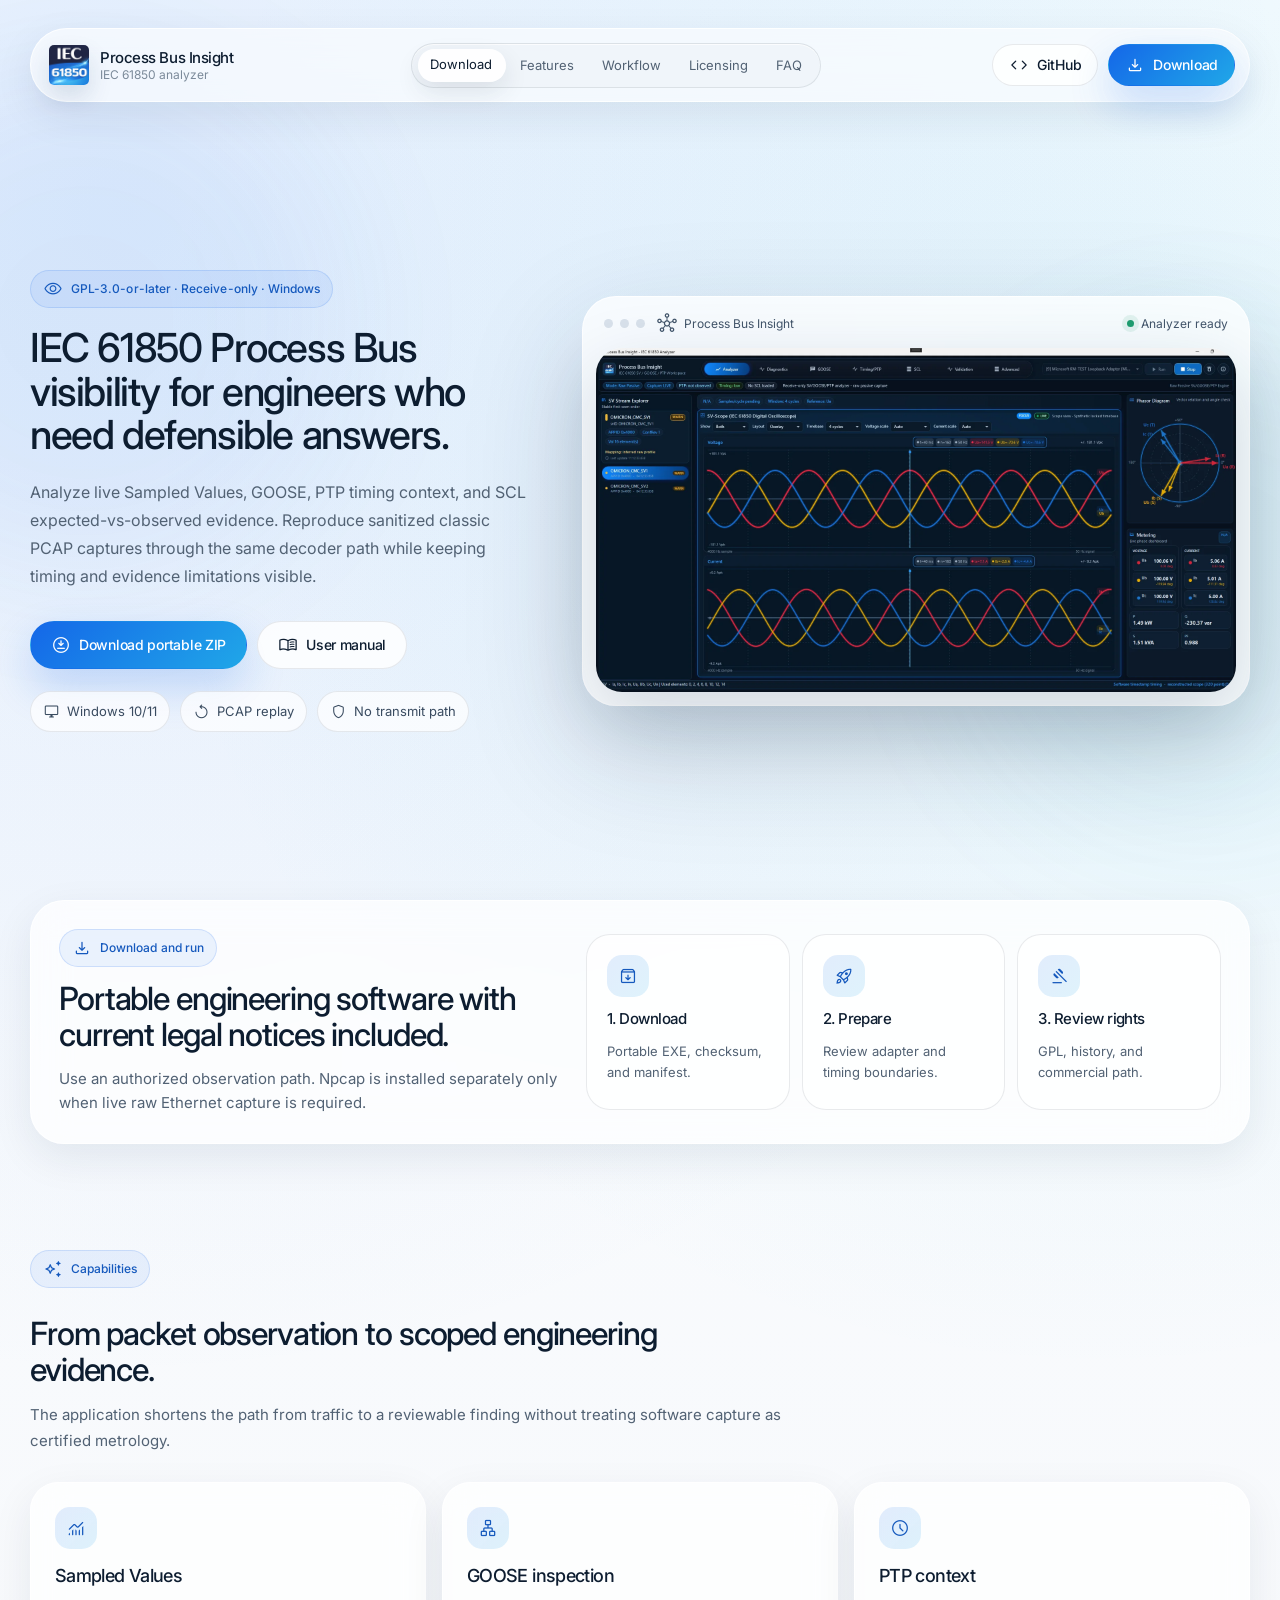
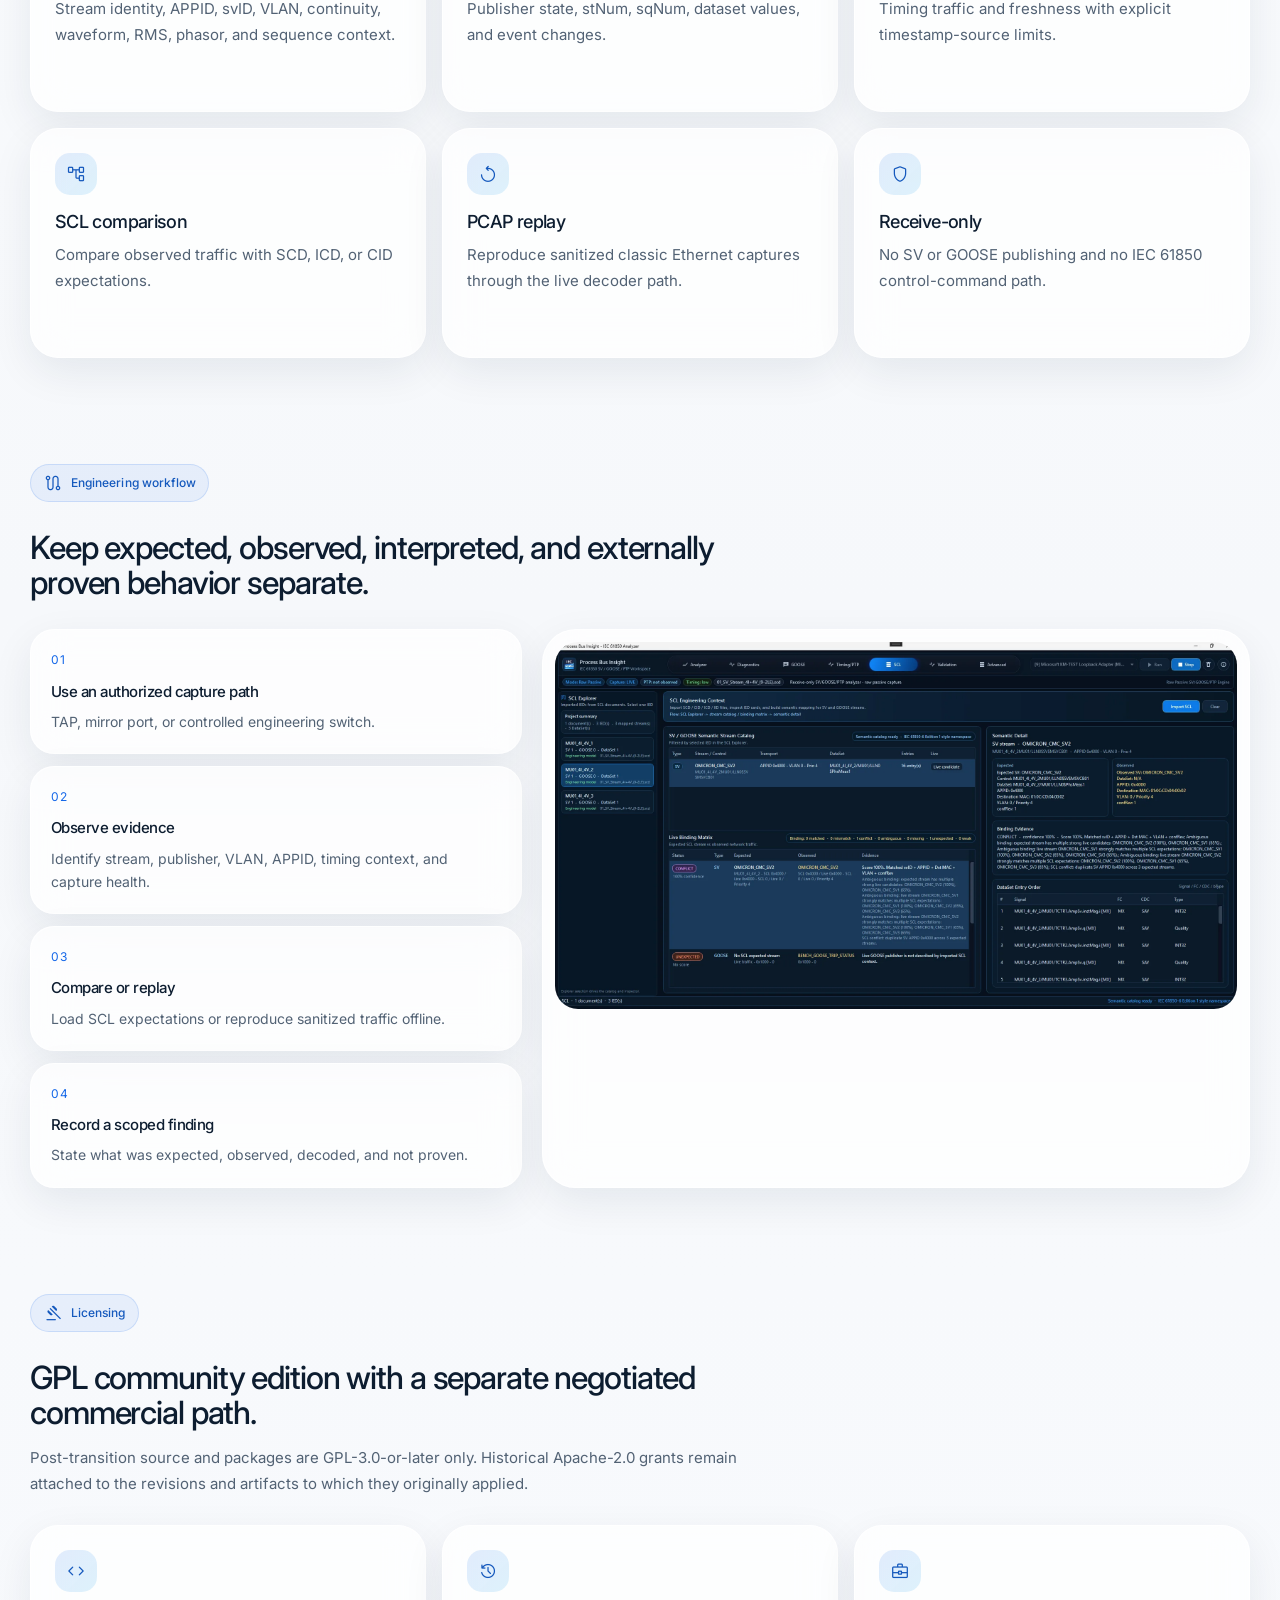
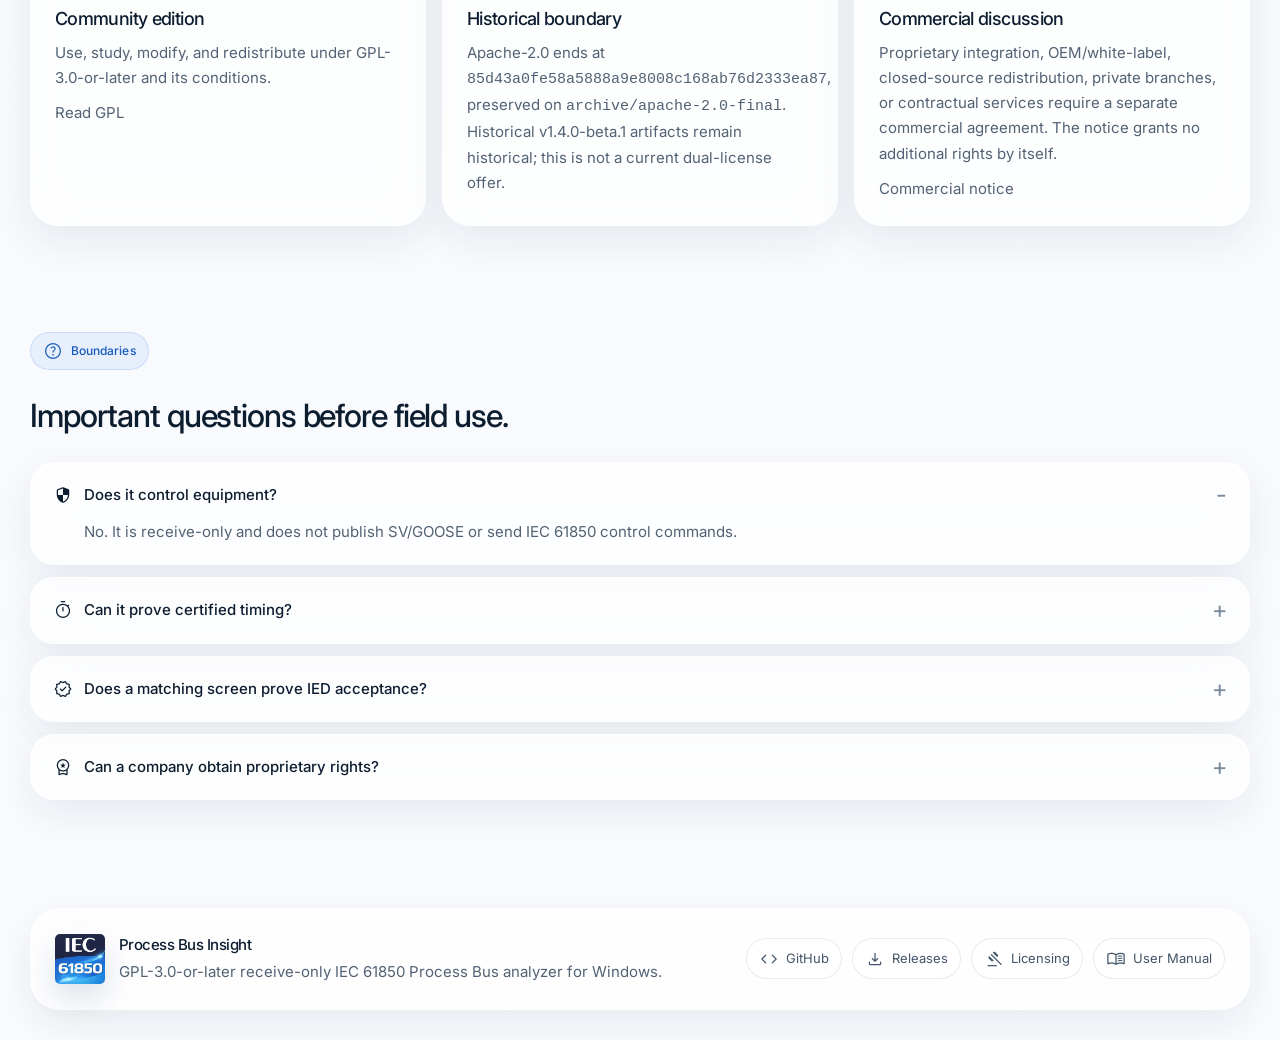
==== commit 4329c6ae: "docs: update public product metadata to v1.4.0" ====
--- a/docs/index.html
+++ b/docs/index.html
@@ -37,7 +37,7 @@
     "applicationCategory": "EngineeringApplication",
     "applicationSubCategory": "Digital substation and process bus analysis",
     "operatingSystem": "Windows 10, Windows 11",
-    "softwareVersion": "1.4.0-beta.2",
+    "softwareVersion": "1.4.0",
     "license": "https://spdx.org/licenses/GPL-3.0-or-later.html",
     "isAccessibleForFree": true,
     "url": "https://masarray.github.io/DigSubAnalyzer/",
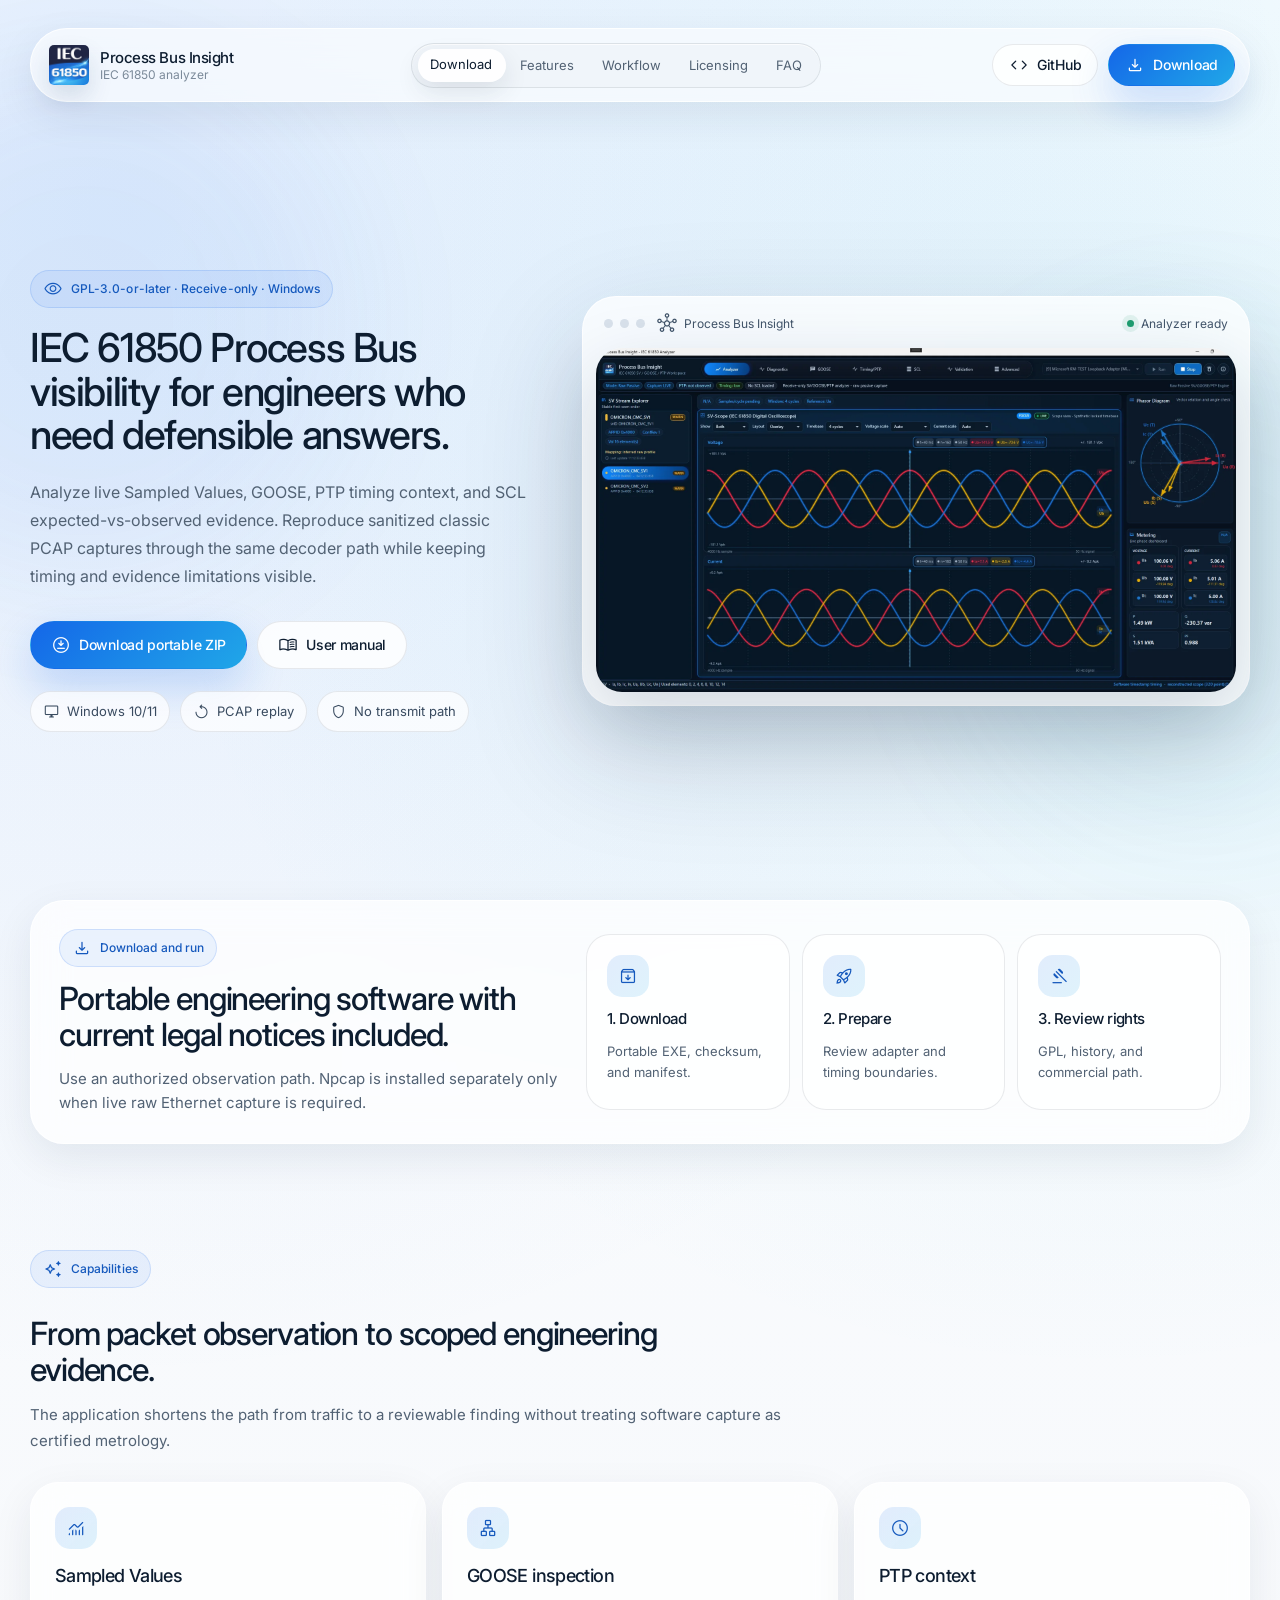
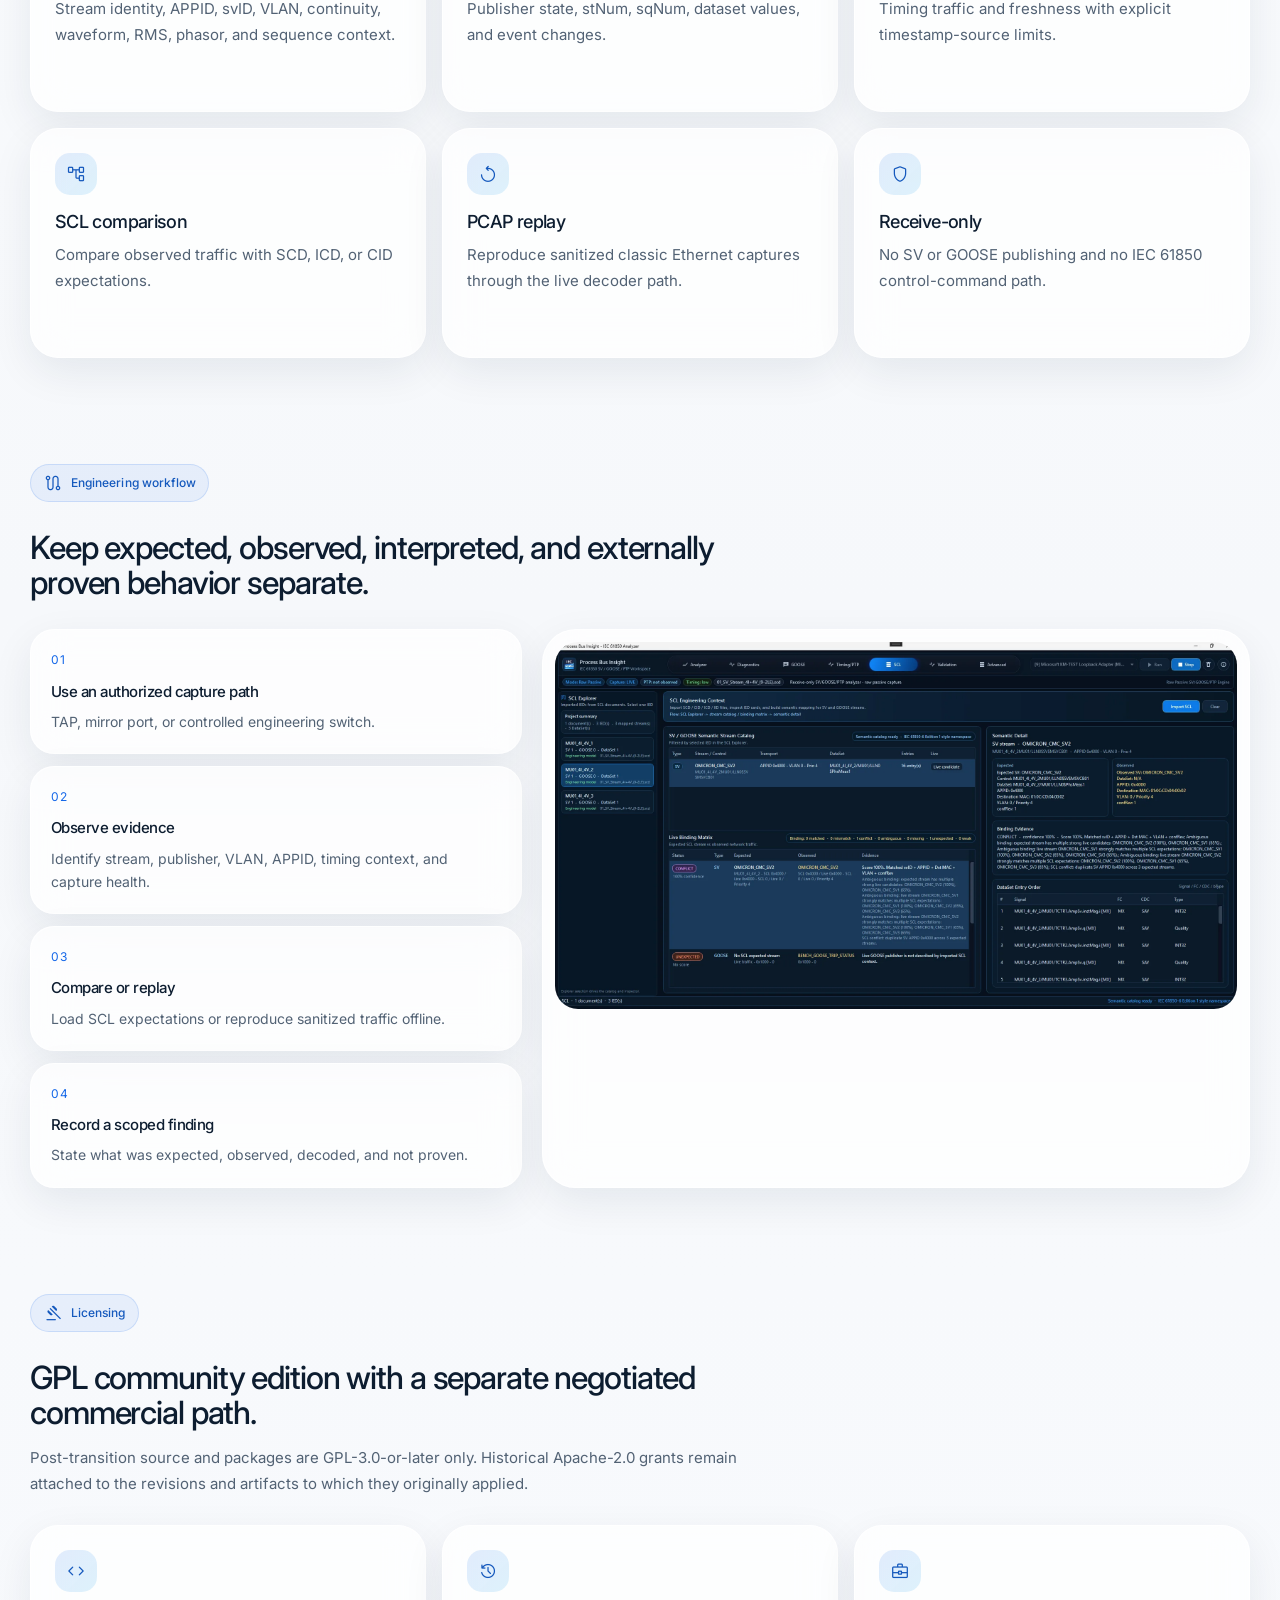
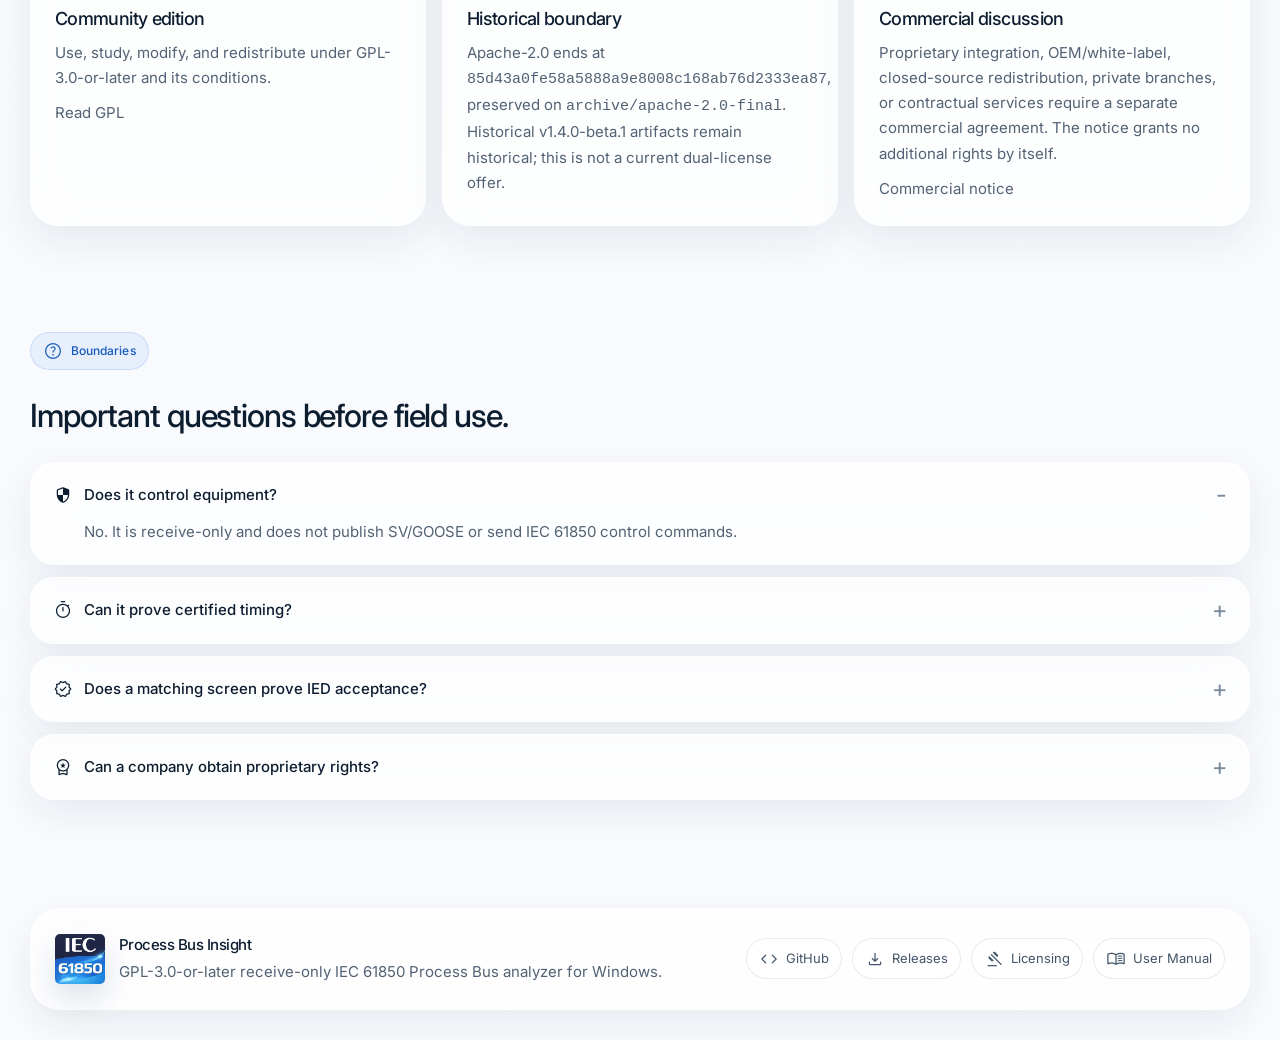
==== commit 4c7a4f79: "Bump release candidate to 1.4.1; protect published 1.4.0 artifacts" ====
--- a/docs/index.html
+++ b/docs/index.html
@@ -37,7 +37,7 @@
     "applicationCategory": "EngineeringApplication",
     "applicationSubCategory": "Digital substation and process bus analysis",
     "operatingSystem": "Windows 10, Windows 11",
-    "softwareVersion": "1.4.0",
+    "softwareVersion": "1.4.1",
     "license": "https://spdx.org/licenses/GPL-3.0-or-later.html",
     "isAccessibleForFree": true,
     "url": "https://masarray.github.io/DigSubAnalyzer/",
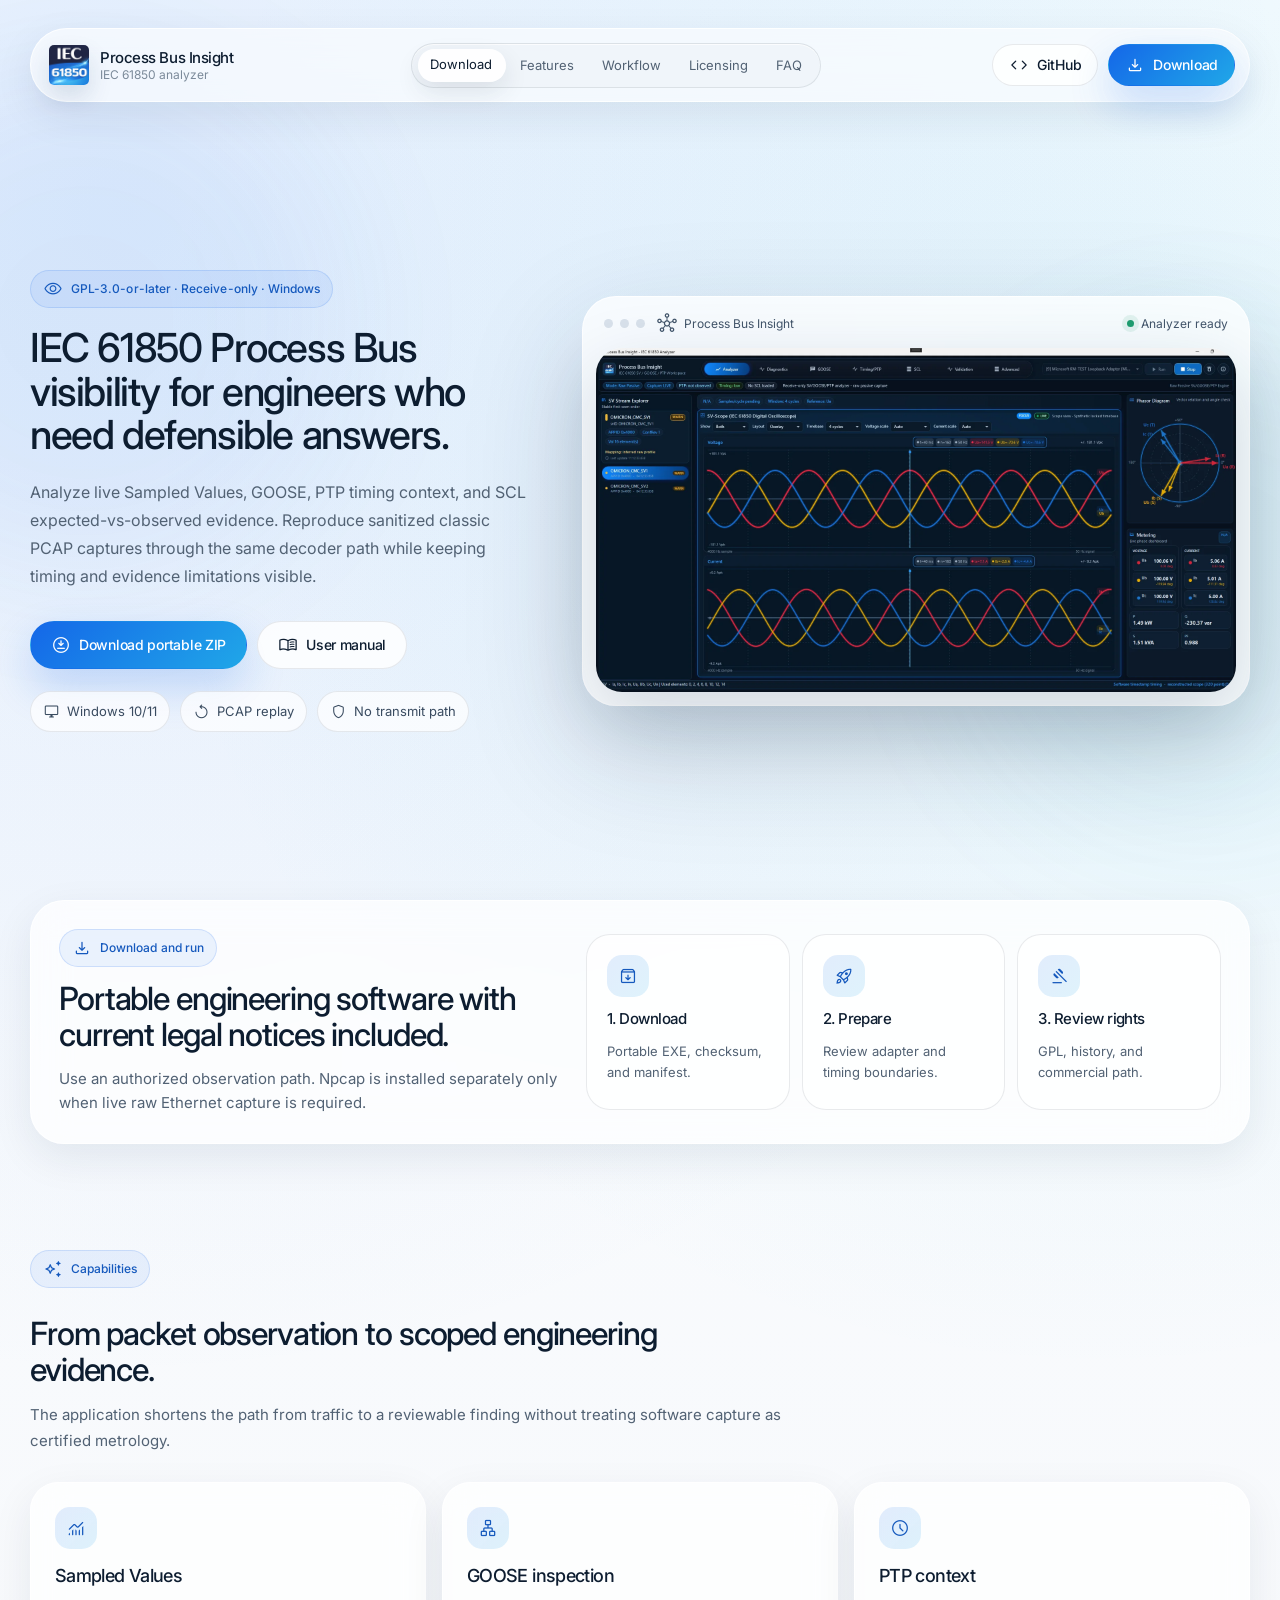
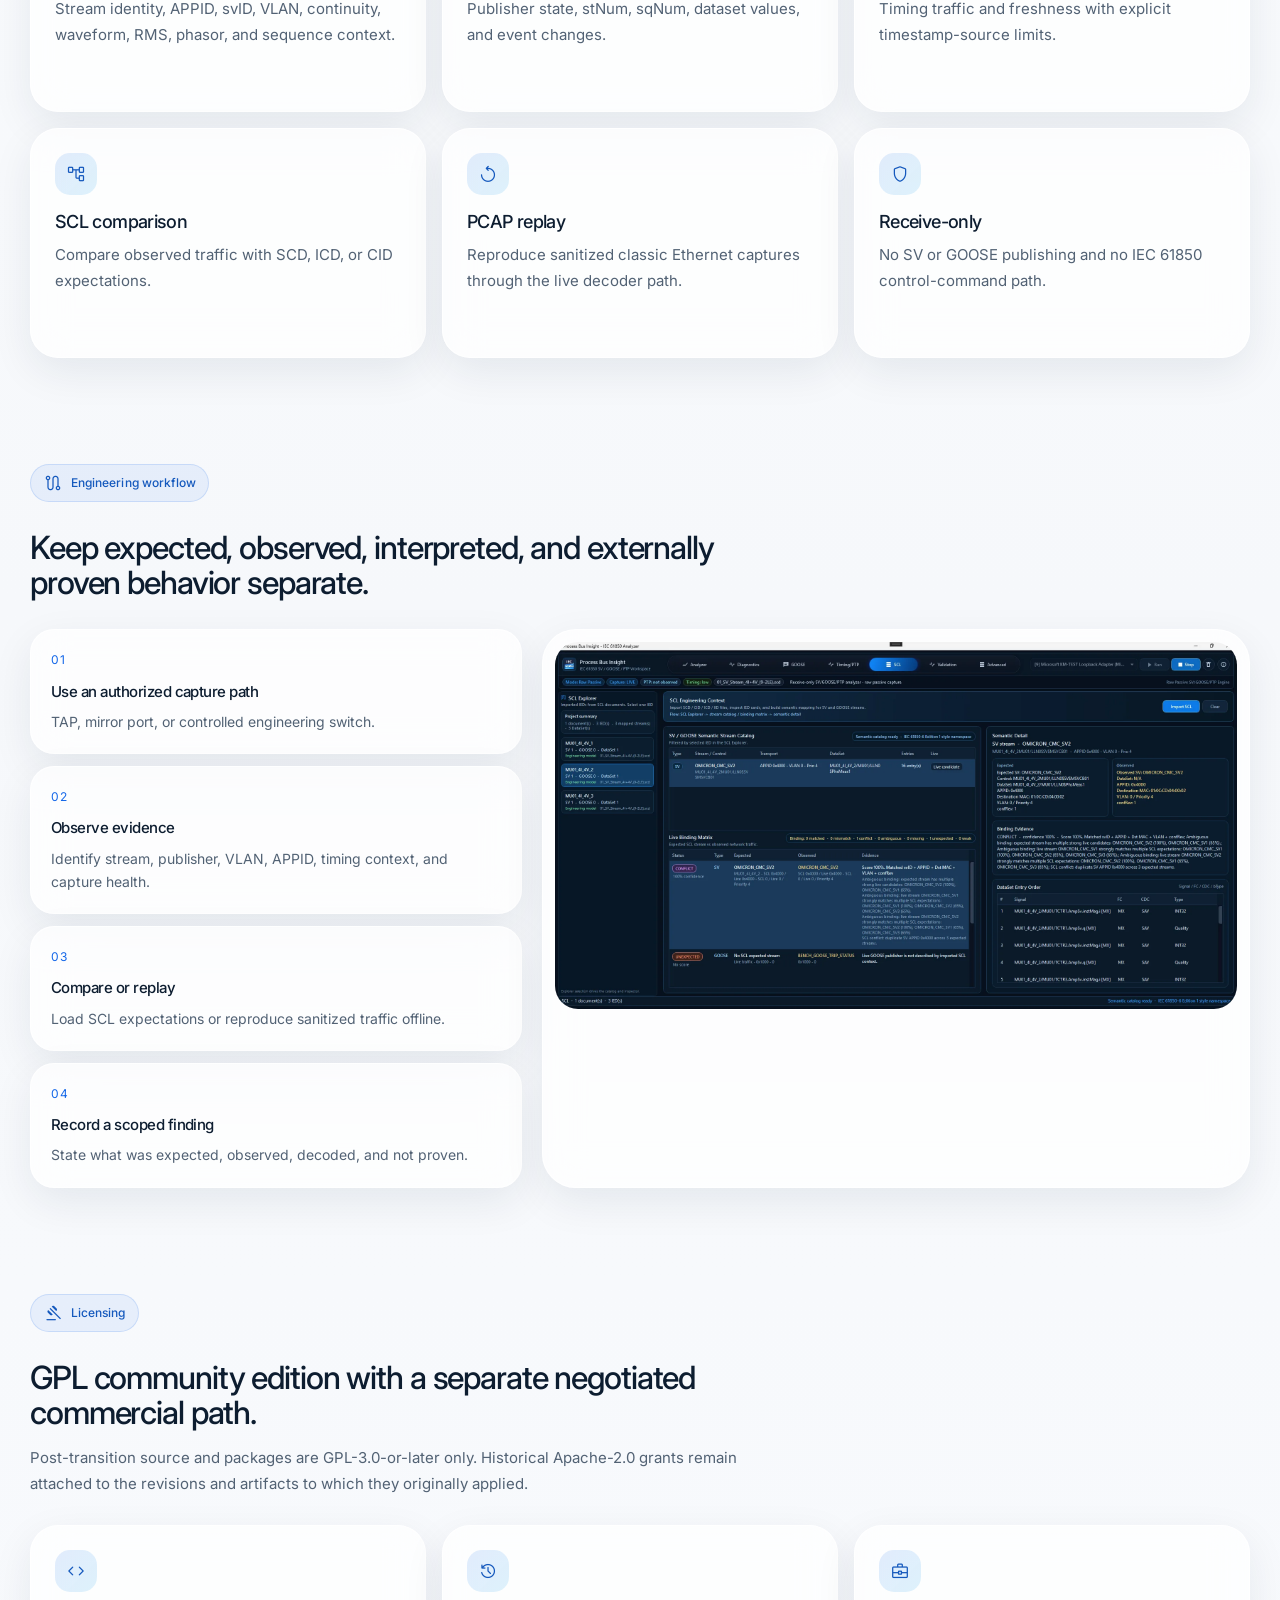
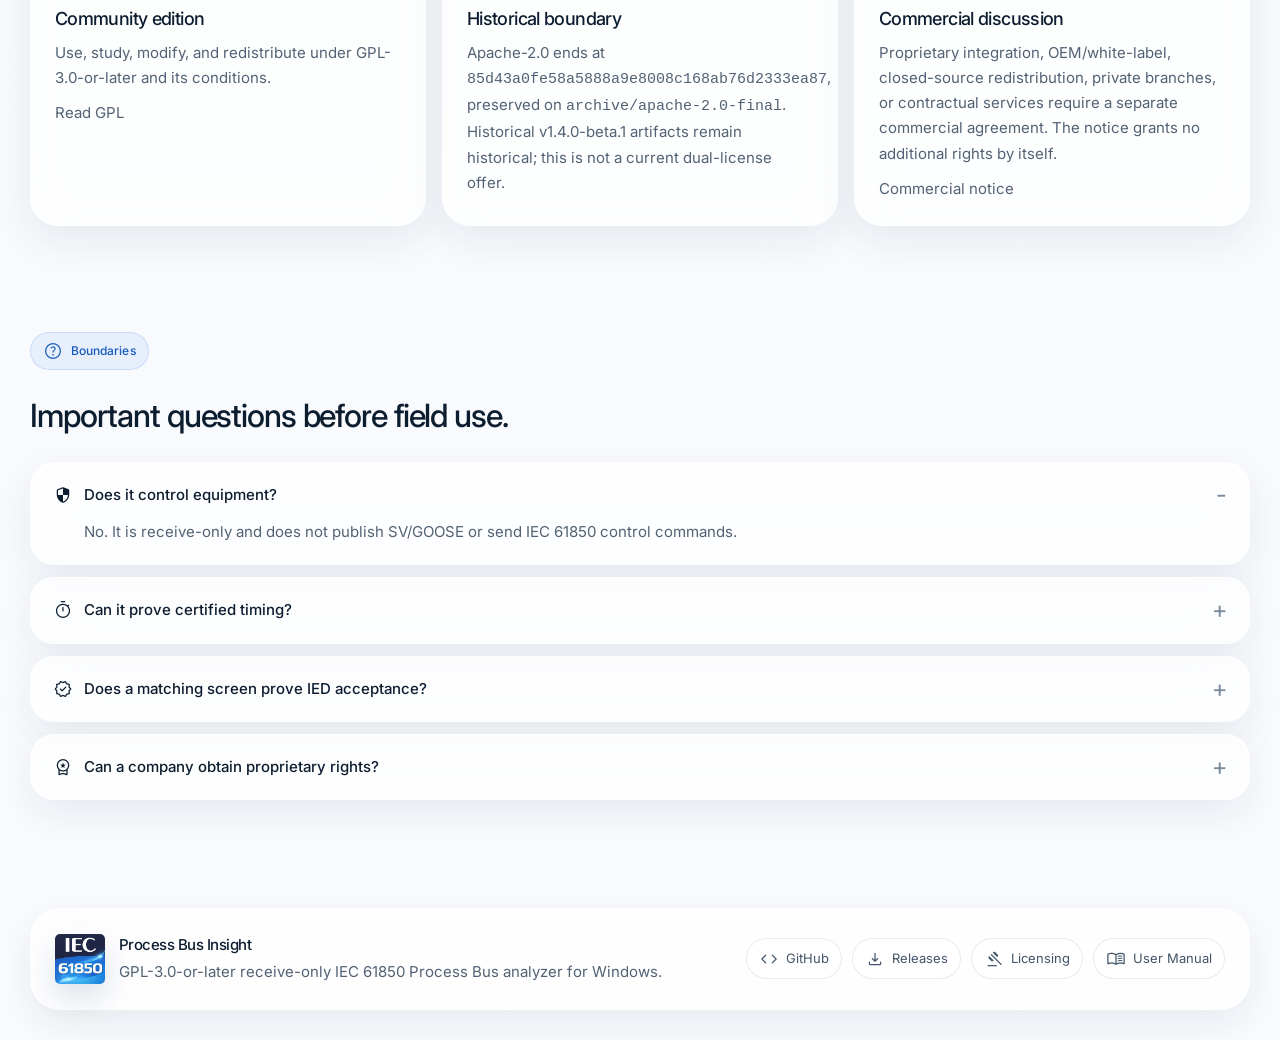
==== commit 22cfc03a: "chore(release): reserve v1.4.2 hotfix candidate without modifying published v1.4.1" ====
--- a/docs/index.html
+++ b/docs/index.html
@@ -37,7 +37,7 @@
     "applicationCategory": "EngineeringApplication",
     "applicationSubCategory": "Digital substation and process bus analysis",
     "operatingSystem": "Windows 10, Windows 11",
-    "softwareVersion": "1.4.1",
+    "softwareVersion": "1.4.2",
     "license": "https://spdx.org/licenses/GPL-3.0-or-later.html",
     "isAccessibleForFree": true,
     "url": "https://masarray.github.io/DigSubAnalyzer/",
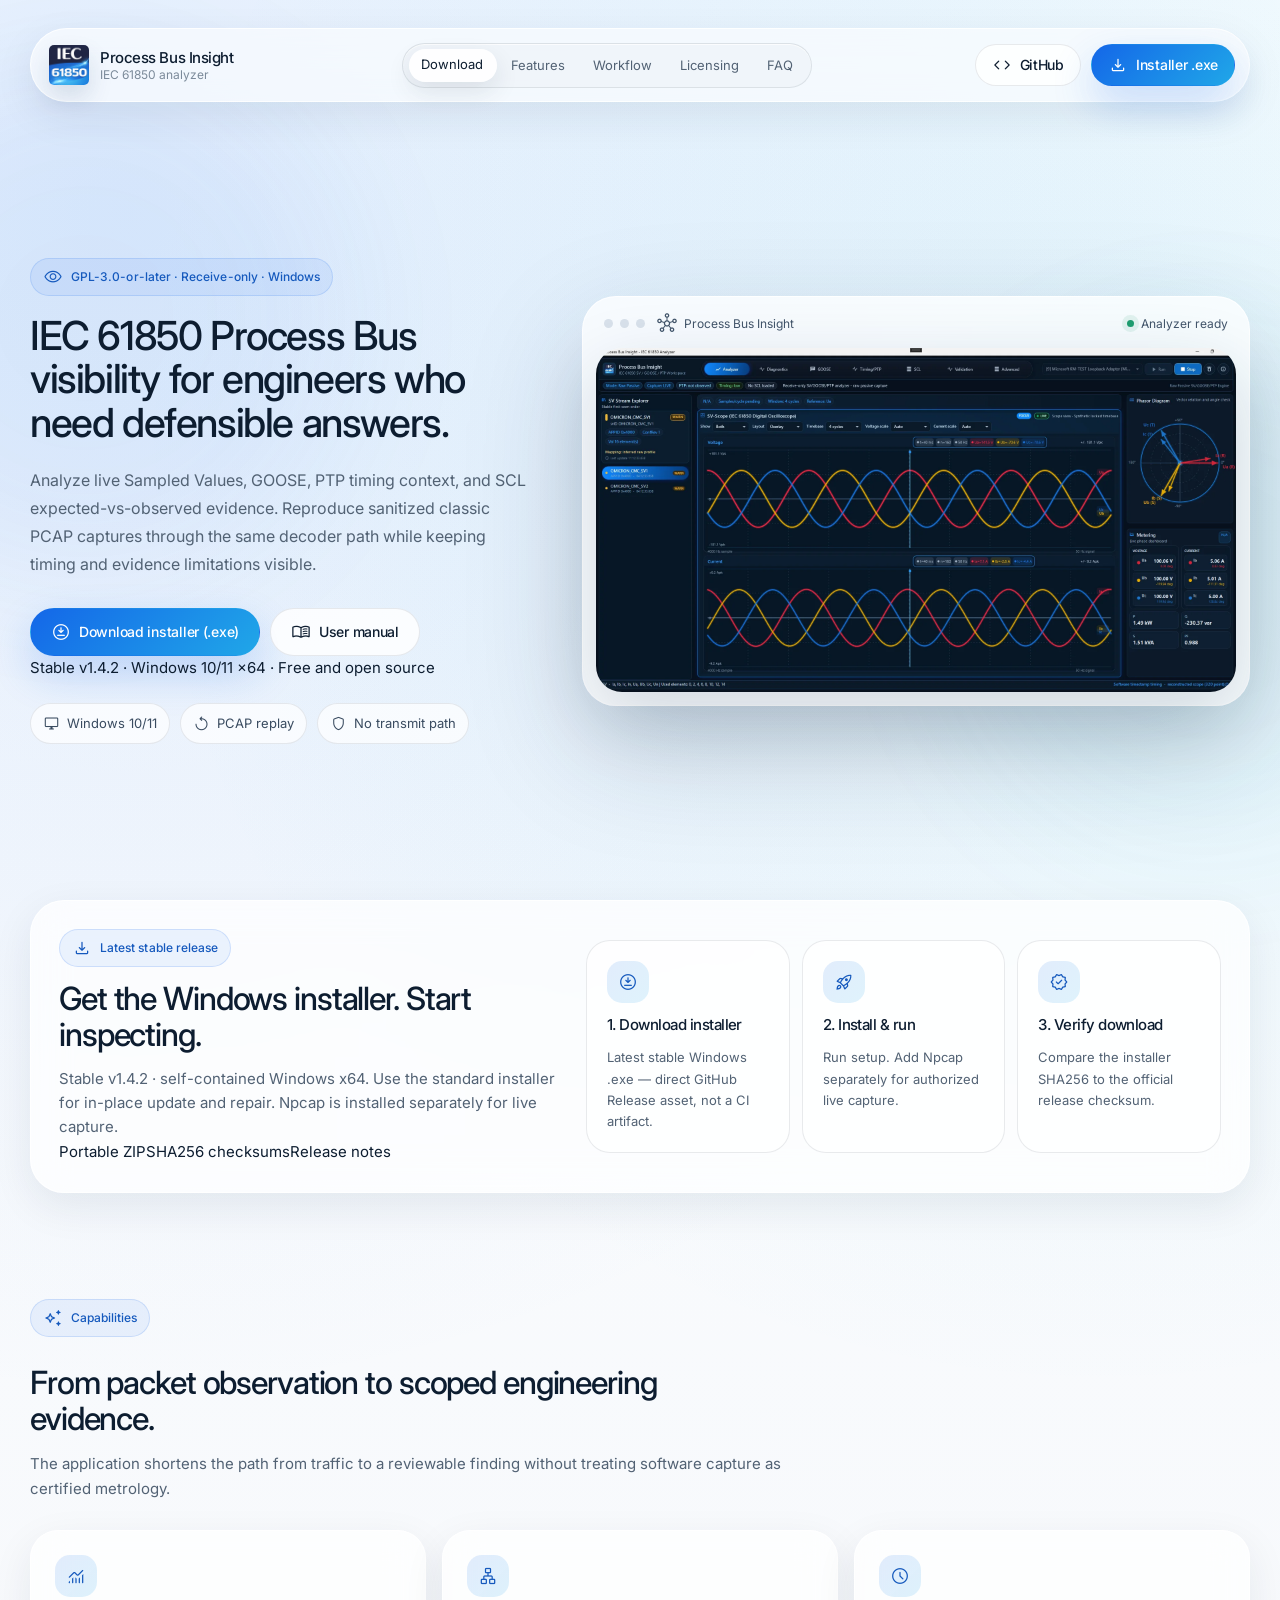
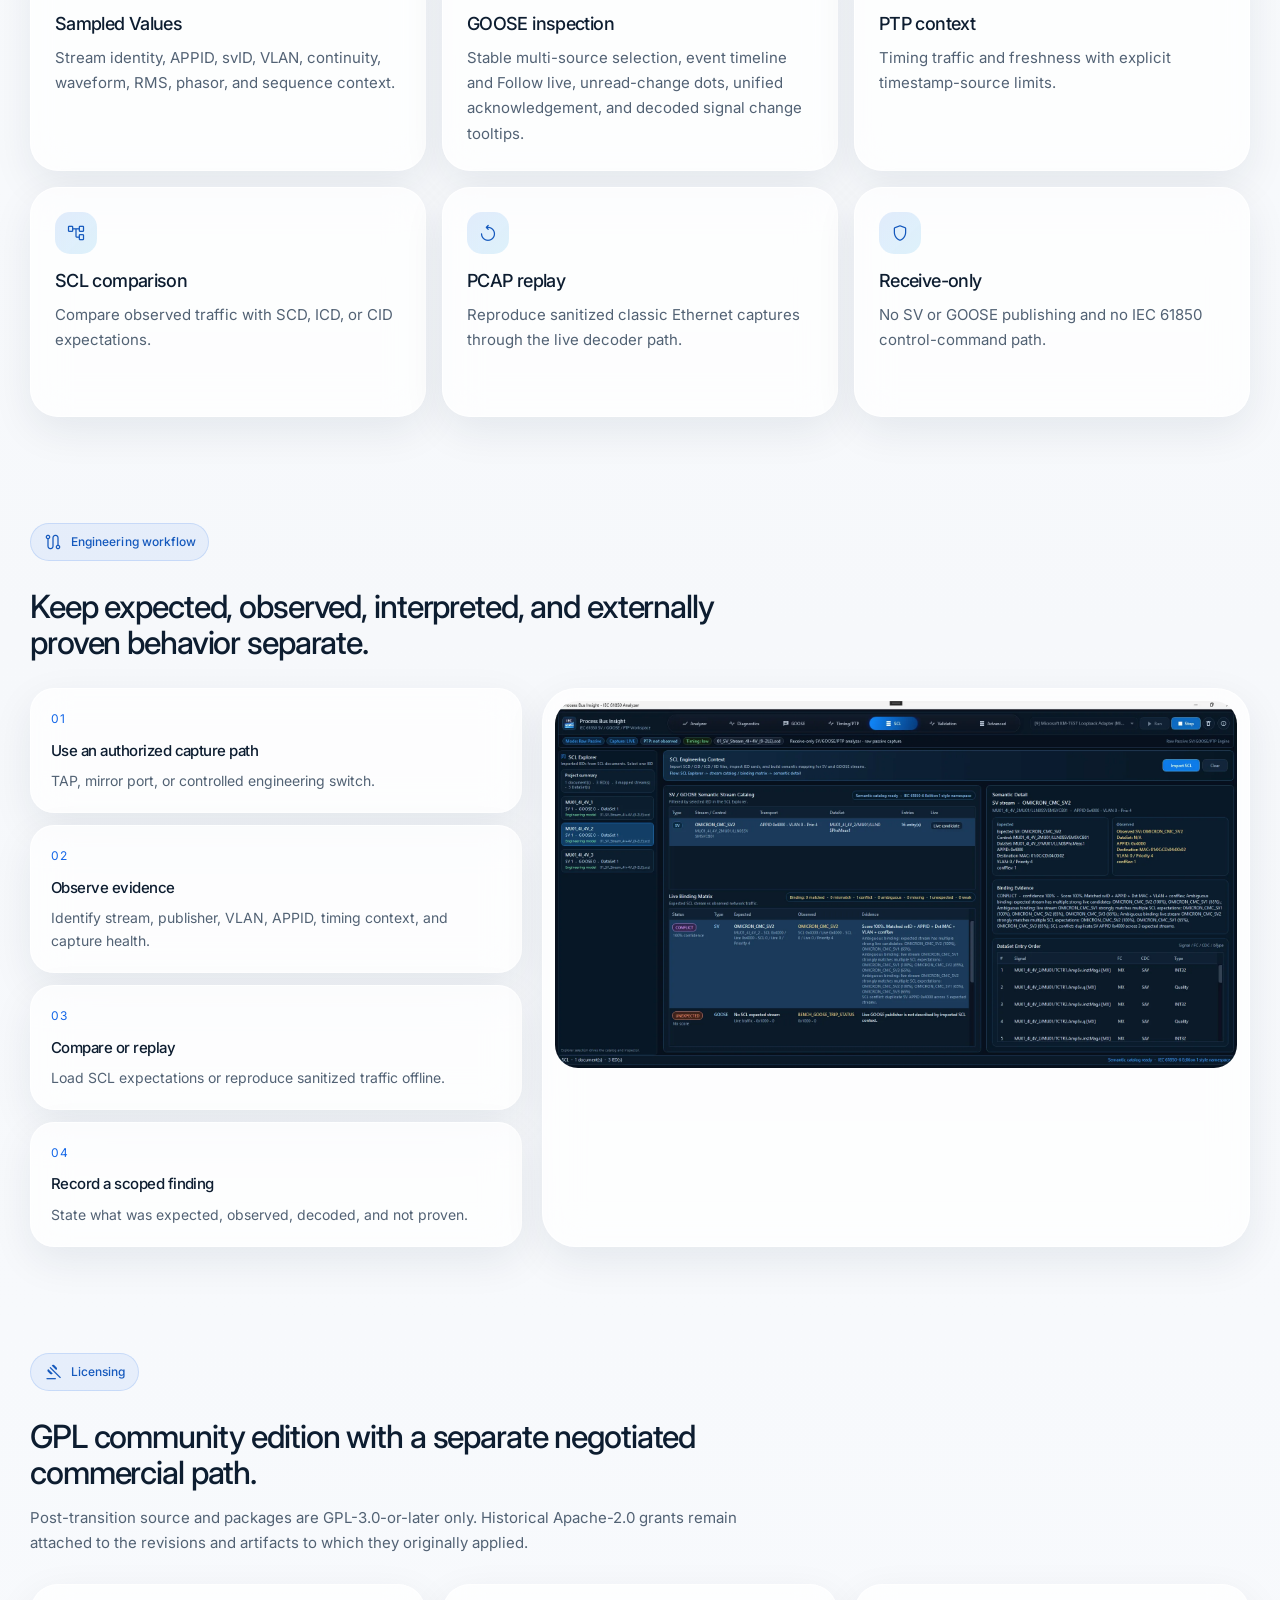
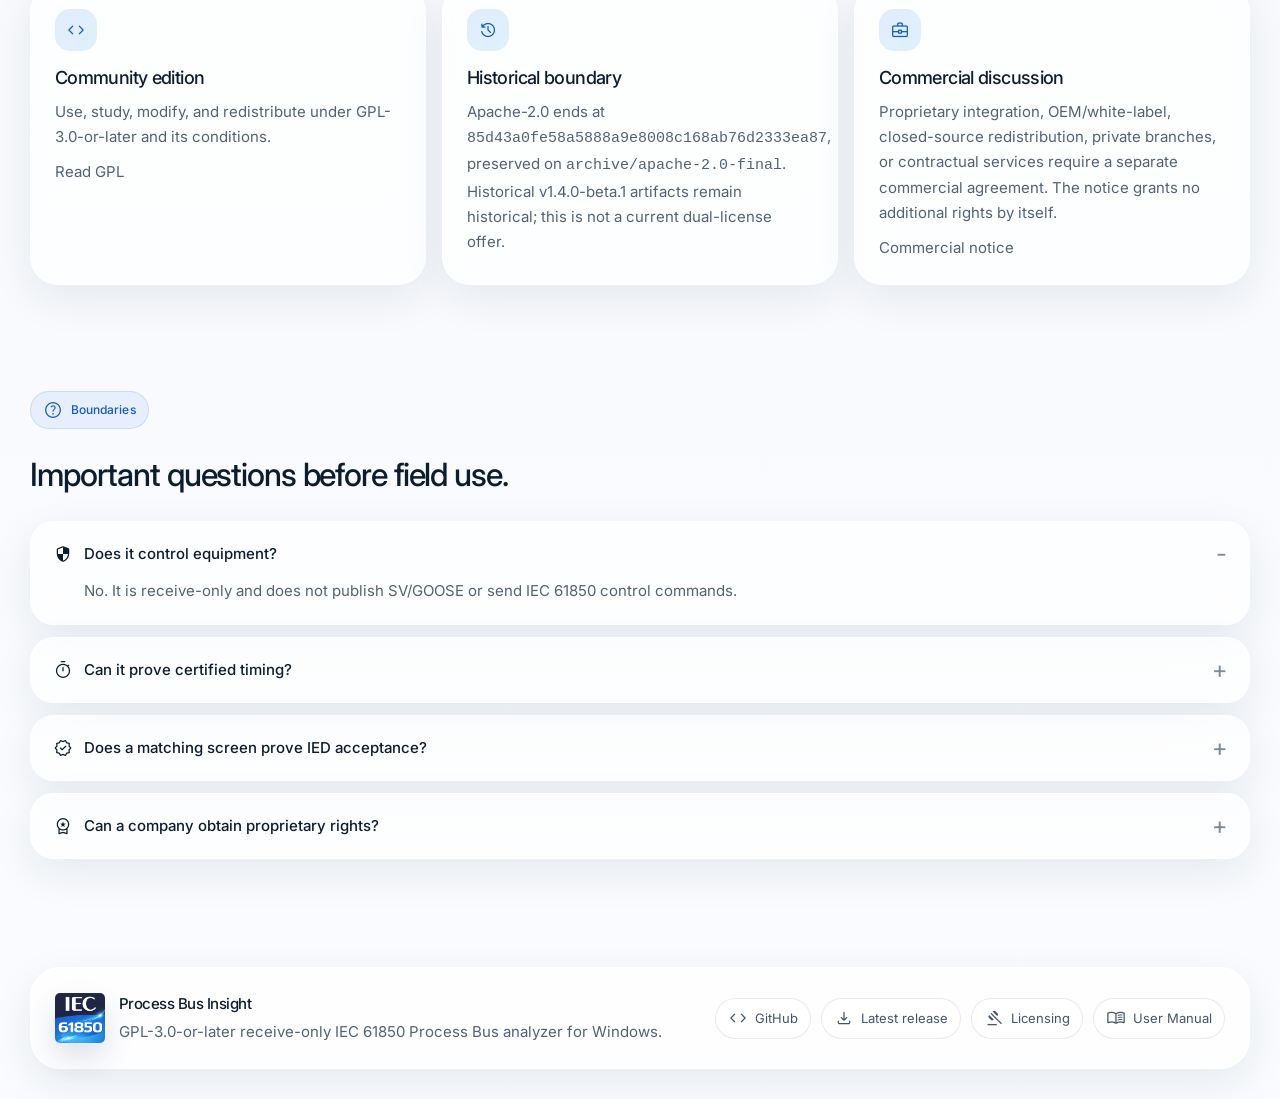
==== commit 3f954cc3: "docs(site): make latest stable installer exe the primary download across landing" ====
--- a/docs/index.html
+++ b/docs/index.html
@@ -4,7 +4,7 @@
   <meta charset="utf-8" />
   <meta name="viewport" content="width=device-width, initial-scale=1" />
   <title>Process Bus Insight — IEC 61850 SV, GOOSE, PTP and SCL Analyzer</title>
-  <meta name="description" content="GPL-3.0-or-later receive-only Windows analyzer for IEC 61850 Sampled Values, GOOSE, PTP timing context, SCL validation, and reproducible PCAP replay." />
+  <meta name="description" content="Download the latest Process Bus Insight Windows installer (.exe). Free GPL-3.0-or-later IEC 61850 SV, GOOSE, PTP, SCL, and PCAP engineering analyzer." />
   <meta name="author" content="Ari Sulistiono" />
   <meta name="robots" content="index,follow,max-image-preview:large,max-snippet:-1" />
   <link rel="canonical" href="https://masarray.github.io/DigSubAnalyzer/" />
@@ -41,7 +41,7 @@
     "license": "https://spdx.org/licenses/GPL-3.0-or-later.html",
     "isAccessibleForFree": true,
     "url": "https://masarray.github.io/DigSubAnalyzer/",
-    "downloadUrl": "https://github.com/masarray/DigSubAnalyzer/releases",
+    "downloadUrl": "https://github.com/masarray/DigSubAnalyzer/releases/download/v1.4.2/ProcessBusInsight-v1.4.2-win-x64-setup.exe",
     "codeRepository": "https://github.com/masarray/DigSubAnalyzer",
     "image": "https://masarray.github.io/DigSubAnalyzer/screenshot/analyzer-overview.webp",
     "author": {"@type": "Person", "name": "Ari Sulistiono", "url": "https://github.com/masarray"},
@@ -67,20 +67,20 @@
   <header class="site-header" data-header><div class="header-shell interactive">
     <a class="brand" href="#top"><img class="brand-logo" src="assets/branding/icon-180.png" alt="" /><span class="brand-copy"><strong>Process Bus Insight</strong><small>IEC 61850 analyzer</small></span></a>
     <nav class="segmented-nav" aria-label="Primary navigation" data-segmented-nav><span class="nav-indicator" aria-hidden="true"></span><a href="#download">Download</a><a href="#features">Features</a><a href="#workflow">Workflow</a><a href="#licensing">Licensing</a><a href="#faq">FAQ</a></nav>
-    <div class="header-actions"><a class="button pill ghost" href="https://github.com/masarray/DigSubAnalyzer"><span class="material-symbols-rounded">code</span>GitHub</a><a class="button pill primary" href="https://github.com/masarray/DigSubAnalyzer/releases"><span class="material-symbols-rounded">download</span>Download</a></div>
+    <div class="header-actions"><a class="button pill ghost" href="https://github.com/masarray/DigSubAnalyzer"><span class="material-symbols-rounded">code</span>GitHub</a><a class="button pill primary" data-release-download="installer" href="https://github.com/masarray/DigSubAnalyzer/releases/download/v1.4.2/ProcessBusInsight-v1.4.2-win-x64-setup.exe"><span class="material-symbols-rounded">download</span>Installer .exe</a></div>
   </div></header>
 
   <main id="top">
     <section class="hero">
-      <div class="hero-copy" data-reveal><span class="eyebrow"><span class="material-symbols-rounded">visibility</span> GPL-3.0-or-later · Receive-only · Windows</span><h1>IEC 61850 Process Bus visibility for engineers who need defensible answers.</h1><p class="lead">Analyze live Sampled Values, GOOSE, PTP timing context, and SCL expected-vs-observed evidence. Reproduce sanitized classic PCAP captures through the same decoder path while keeping timing and evidence limitations visible.</p><div class="hero-actions"><a class="button pill primary large" href="https://github.com/masarray/DigSubAnalyzer/releases"><span class="material-symbols-rounded">download_for_offline</span>Download portable ZIP</a><a class="button pill soft large" href="USER_MANUAL.pdf"><span class="material-symbols-rounded">menu_book</span>User manual</a></div><div class="quick-facts"><span><i class="material-symbols-rounded">desktop_windows</i> Windows 10/11</span><span><i class="material-symbols-rounded">replay</i> PCAP replay</span><span><i class="material-symbols-rounded">shield</i> No transmit path</span></div></div>
+      <div class="hero-copy" data-reveal><span class="eyebrow"><span class="material-symbols-rounded">visibility</span> GPL-3.0-or-later · Receive-only · Windows</span><h1>IEC 61850 Process Bus visibility for engineers who need defensible answers.</h1><p class="lead">Analyze live Sampled Values, GOOSE, PTP timing context, and SCL expected-vs-observed evidence. Reproduce sanitized classic PCAP captures through the same decoder path while keeping timing and evidence limitations visible.</p><div class="hero-actions"><a class="button pill primary large" data-release-download="installer" href="https://github.com/masarray/DigSubAnalyzer/releases/download/v1.4.2/ProcessBusInsight-v1.4.2-win-x64-setup.exe"><span class="material-symbols-rounded">download_for_offline</span>Download installer (.exe)</a><a class="button pill soft large" href="USER_MANUAL.pdf"><span class="material-symbols-rounded">menu_book</span>User manual</a></div><p class="hero-release-line"><span class="release-live-dot" aria-hidden="true"></span><span data-release-version>Stable v1.4.2</span> · Windows 10/11 x64 · Free and open source</p><div class="quick-facts"><span><i class="material-symbols-rounded">desktop_windows</i> Windows 10/11</span><span><i class="material-symbols-rounded">replay</i> PCAP replay</span><span><i class="material-symbols-rounded">shield</i> No transmit path</span></div></div>
       <div class="hero-visual" data-reveal><div class="product-frame tilt-card interactive"><div class="frame-top"><div class="traffic-lights"><span></span><span></span><span></span></div><div class="frame-title"><span class="material-symbols-rounded">hub</span> Process Bus Insight</div><div class="frame-status"><span></span> Analyzer ready</div></div><div class="screen-wrap preview-target" data-preview-src="screenshot/analyzer-overview.webp" data-preview-title="Analyzer overview" tabindex="0" role="button"><img src="screenshot/analyzer-overview.webp" alt="Process Bus Insight dashboard with waveform, phasor, metering, and stream diagnostics" /><span class="zoom-pill"><i class="material-symbols-rounded">fullscreen</i> Preview</span></div></div></div>
     </section>
 
-    <section class="download-panel" id="download" data-reveal><div><span class="section-label"><span class="material-symbols-rounded">download</span> Download and run</span><h2>Portable engineering software with current legal notices included.</h2><p>Use an authorized observation path. Npcap is installed separately only when live raw Ethernet capture is required.</p></div><div class="download-steps"><a class="step-card interactive" href="https://github.com/masarray/DigSubAnalyzer/releases"><span class="material-symbols-rounded">archive</span><strong>1. Download</strong><p>Portable EXE, checksum, and manifest.</p></a><a class="step-card interactive" href="QUICK_START.pdf"><span class="material-symbols-rounded">rocket_launch</span><strong>2. Prepare</strong><p>Review adapter and timing boundaries.</p></a><a class="step-card interactive" href="https://github.com/masarray/DigSubAnalyzer/blob/main/docs/LICENSING.md"><span class="material-symbols-rounded">gavel</span><strong>3. Review rights</strong><p>GPL, history, and commercial path.</p></a></div></section>
+    <section class="download-panel" id="download" data-reveal><div><span class="section-label"><span class="material-symbols-rounded">download</span> Latest stable release</span><h2>Get the Windows installer. Start inspecting.</h2><p><span data-release-version>Stable v1.4.2</span> · self-contained Windows x64. Use the standard installer for in-place update and repair. Npcap is installed separately for live capture.</p><div class="download-alternatives"><a data-release-download="portable" href="https://github.com/masarray/DigSubAnalyzer/releases/download/v1.4.2/ProcessBusInsight-v1.4.2-win-x64-portable.zip">Portable ZIP</a><a data-release-download="checksum" href="https://github.com/masarray/DigSubAnalyzer/releases/download/v1.4.2/SHA256SUMS.txt">SHA256 checksums</a><a data-release-page href="https://github.com/masarray/DigSubAnalyzer/releases/tag/v1.4.2">Release notes</a></div></div><div class="download-steps"><a class="step-card interactive download-installer-card" data-release-download="installer" href="https://github.com/masarray/DigSubAnalyzer/releases/download/v1.4.2/ProcessBusInsight-v1.4.2-win-x64-setup.exe"><span class="material-symbols-rounded">download_for_offline</span><strong>1. Download installer</strong><p>Latest stable Windows .exe — direct GitHub Release asset, not a CI artifact.</p></a><a class="step-card interactive" href="QUICK_START.pdf"><span class="material-symbols-rounded">rocket_launch</span><strong>2. Install &amp; run</strong><p>Run setup. Add Npcap separately for authorized live capture.</p></a><a class="step-card interactive" data-release-download="checksum" href="https://github.com/masarray/DigSubAnalyzer/releases/download/v1.4.2/SHA256SUMS.txt"><span class="material-symbols-rounded">verified</span><strong>3. Verify download</strong><p>Compare the installer SHA256 to the official release checksum.</p></a></div></section>
 
     <section class="section" id="features"><div class="section-head" data-reveal><span class="section-label"><span class="material-symbols-rounded">auto_awesome</span> Capabilities</span><h2>From packet observation to scoped engineering evidence.</h2><p>The application shortens the path from traffic to a reviewable finding without treating software capture as certified metrology.</p></div><div class="feature-grid">
       <article class="feature-card interactive"><span class="material-symbols-rounded card-icon">monitoring</span><h3>Sampled Values</h3><p>Stream identity, APPID, svID, VLAN, continuity, waveform, RMS, phasor, and sequence context.</p></article>
-      <article class="feature-card interactive"><span class="material-symbols-rounded card-icon">lan</span><h3>GOOSE inspection</h3><p>Publisher state, stNum, sqNum, dataset values, and event changes.</p></article>
+      <article class="feature-card interactive"><span class="material-symbols-rounded card-icon">lan</span><h3>GOOSE inspection</h3><p>Stable multi-source selection, event timeline and Follow live, unread-change dots, unified acknowledgement, and decoded signal change tooltips.</p></article>
       <article class="feature-card interactive"><span class="material-symbols-rounded card-icon">schedule</span><h3>PTP context</h3><p>Timing traffic and freshness with explicit timestamp-source limits.</p></article>
       <article class="feature-card interactive"><span class="material-symbols-rounded card-icon">account_tree</span><h3>SCL comparison</h3><p>Compare observed traffic with SCD, ICD, or CID expectations.</p></article>
       <article class="feature-card interactive"><span class="material-symbols-rounded card-icon">replay</span><h3>PCAP replay</h3><p>Reproduce sanitized classic Ethernet captures through the live decoder path.</p></article>
@@ -95,7 +95,7 @@
   </main>
 
   <div class="preview-overlay" data-preview-overlay aria-hidden="true"><button class="preview-close" type="button" aria-label="Close preview"><span class="material-symbols-rounded">close</span></button><figure class="preview-dialog" role="dialog" aria-modal="true"><img data-preview-image src="" alt="" /><figcaption data-preview-caption></figcaption></figure></div>
-  <footer class="site-footer interactive"><div class="footer-brand"><img src="assets/branding/icon-180.png" alt="" /><div><strong>Process Bus Insight</strong><p>GPL-3.0-or-later receive-only IEC 61850 Process Bus analyzer for Windows.</p></div></div><div class="footer-links"><a href="https://github.com/masarray/DigSubAnalyzer"><span class="material-symbols-rounded">code</span>GitHub</a><a href="https://github.com/masarray/DigSubAnalyzer/releases"><span class="material-symbols-rounded">download</span>Releases</a><a href="https://github.com/masarray/DigSubAnalyzer/blob/main/docs/LICENSING.md"><span class="material-symbols-rounded">gavel</span>Licensing</a><a href="USER_MANUAL.pdf"><span class="material-symbols-rounded">menu_book</span>User Manual</a></div></footer>
+  <footer class="site-footer interactive"><div class="footer-brand"><img src="assets/branding/icon-180.png" alt="" /><div><strong>Process Bus Insight</strong><p>GPL-3.0-or-later receive-only IEC 61850 Process Bus analyzer for Windows.</p></div></div><div class="footer-links"><a href="https://github.com/masarray/DigSubAnalyzer"><span class="material-symbols-rounded">code</span>GitHub</a><a data-release-page href="https://github.com/masarray/DigSubAnalyzer/releases/tag/v1.4.2"><span class="material-symbols-rounded">download</span>Latest release</a><a href="https://github.com/masarray/DigSubAnalyzer/blob/main/docs/LICENSING.md"><span class="material-symbols-rounded">gavel</span>Licensing</a><a href="USER_MANUAL.pdf"><span class="material-symbols-rounded">menu_book</span>User Manual</a></div></footer>
   <script src="app.js"></script>
 </body>
 </html>
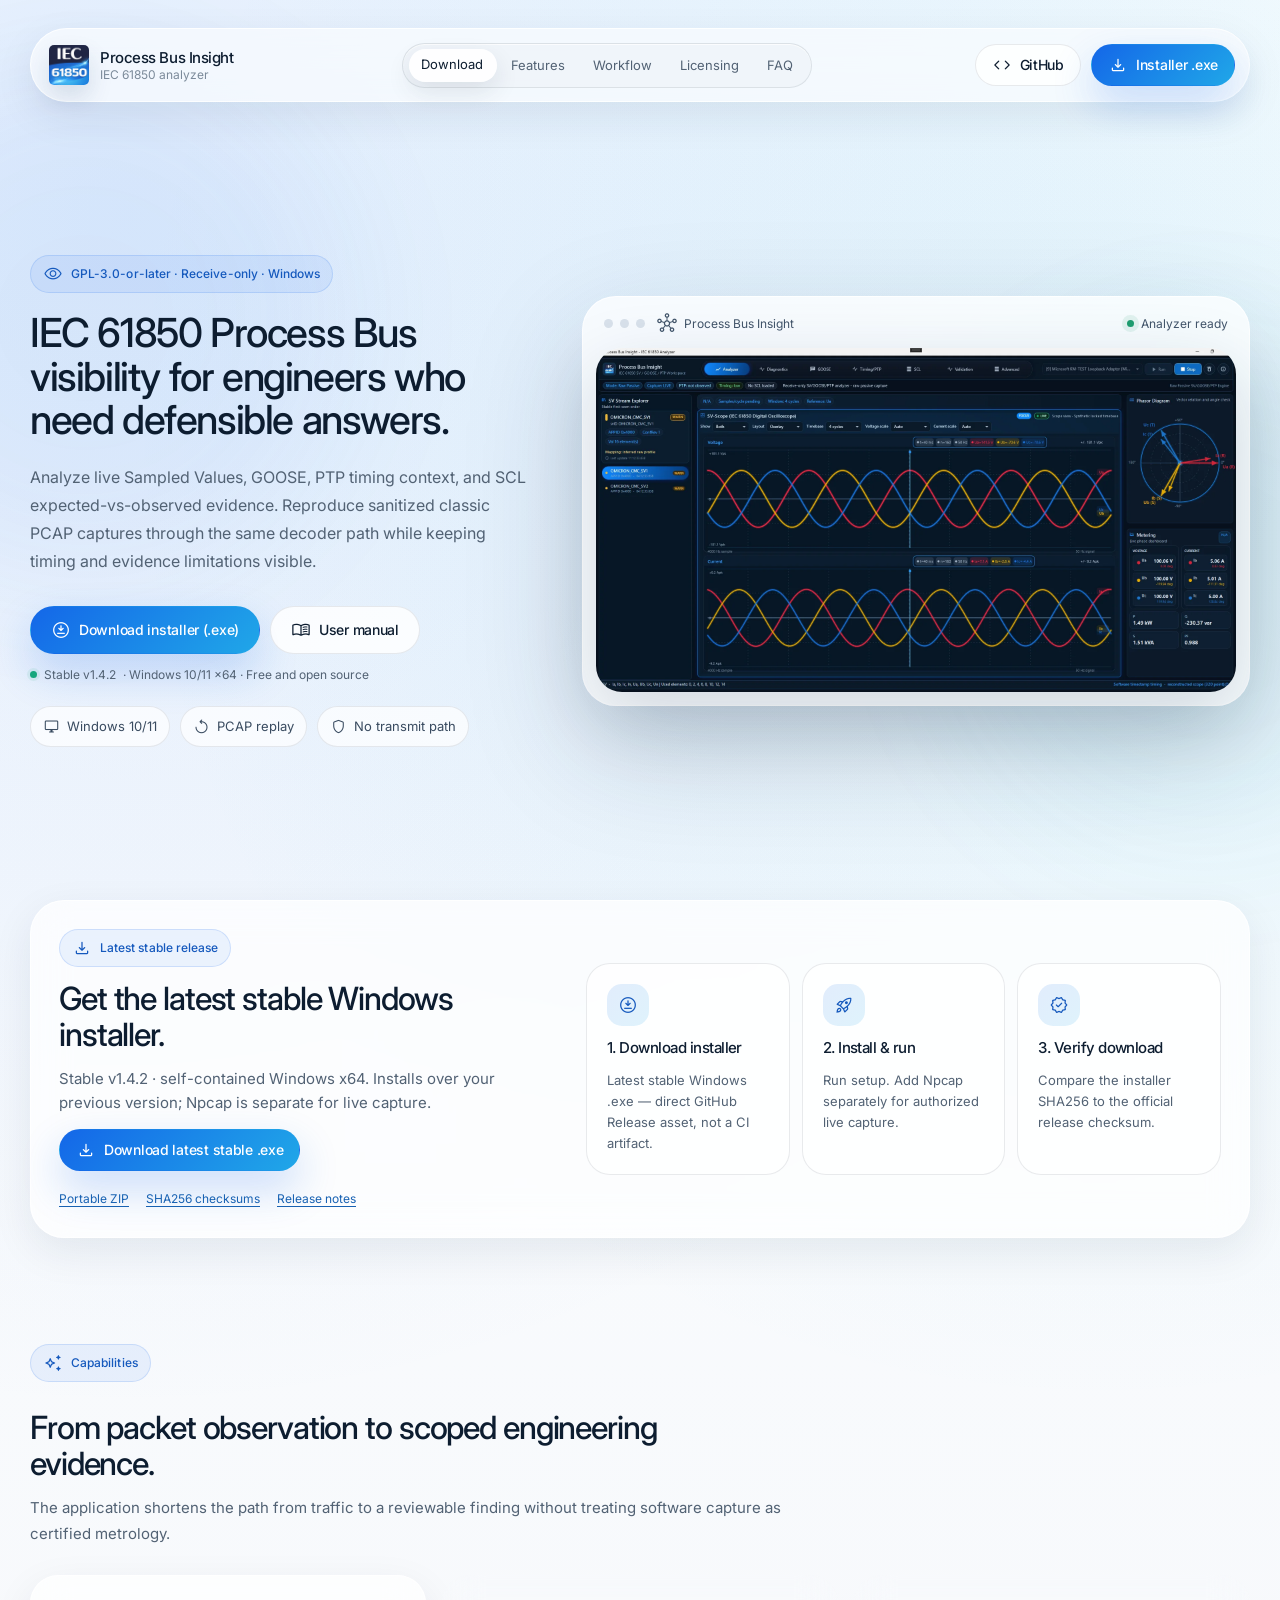
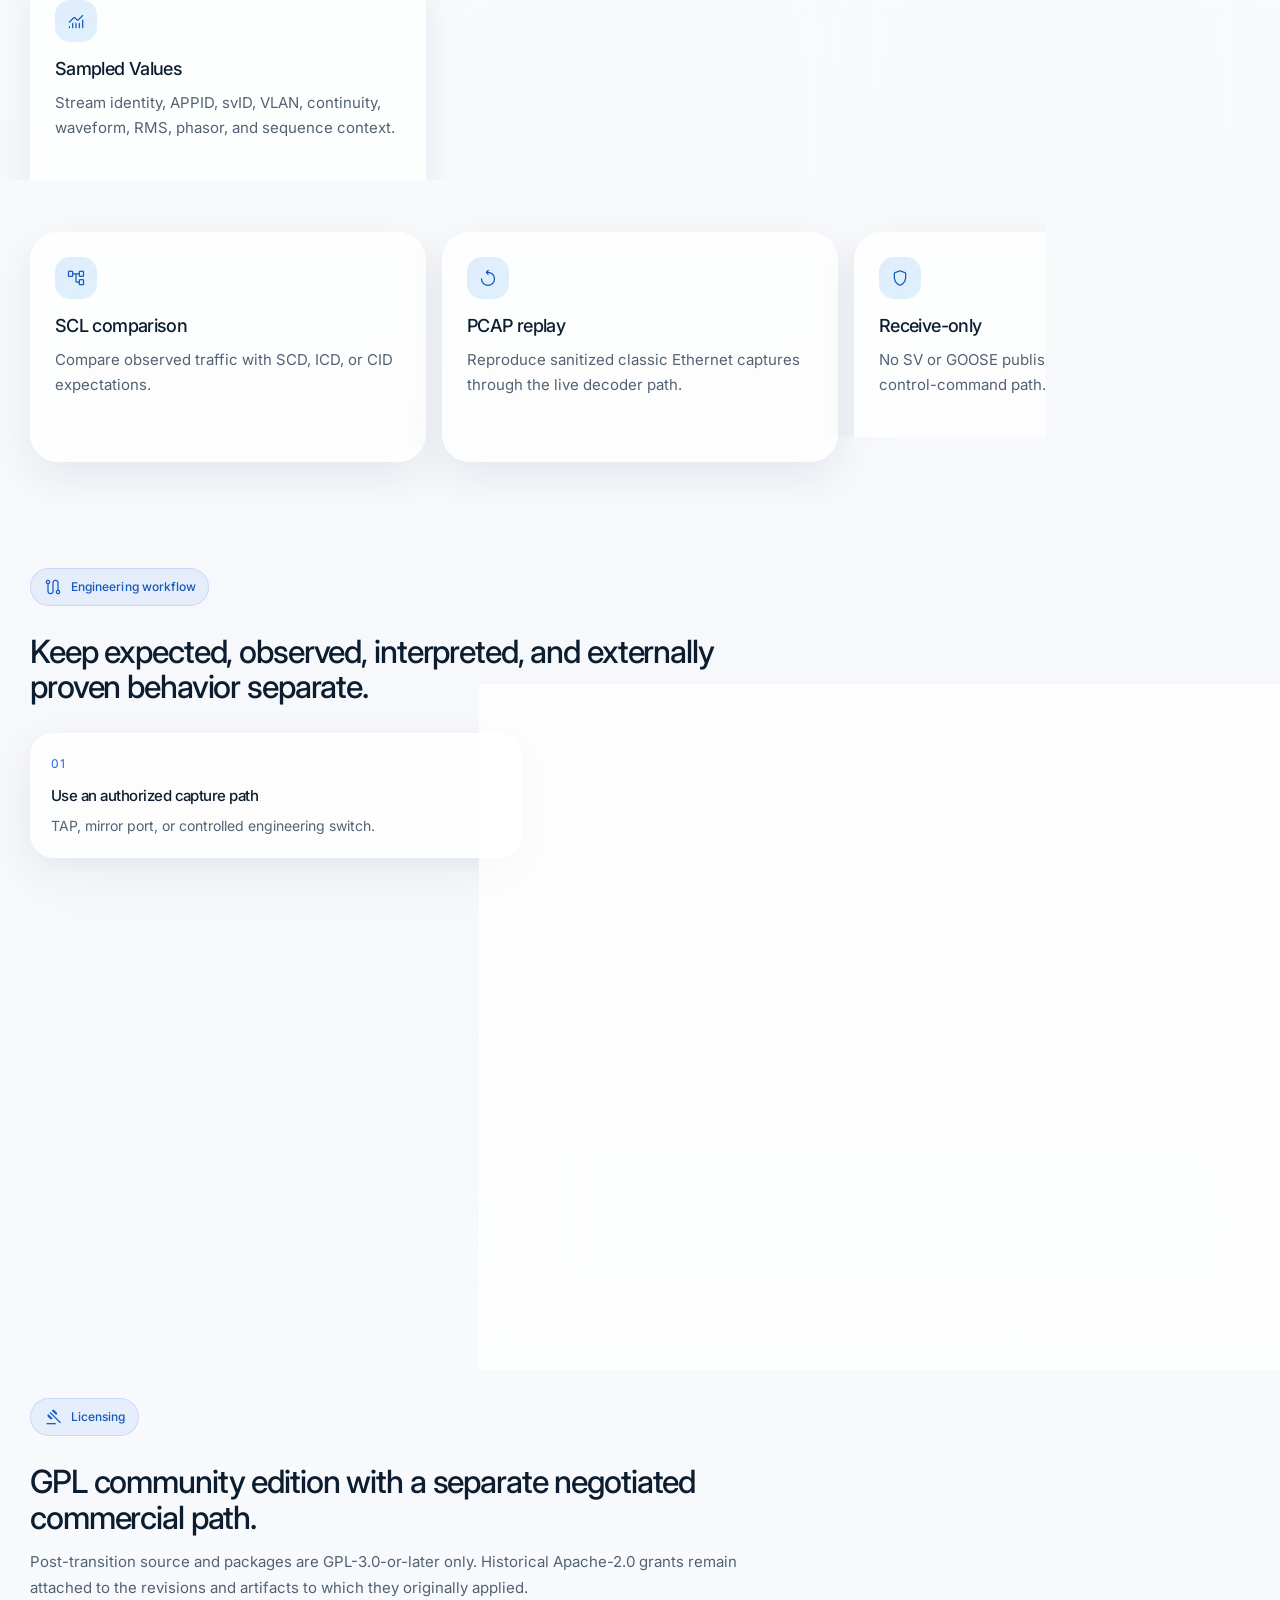
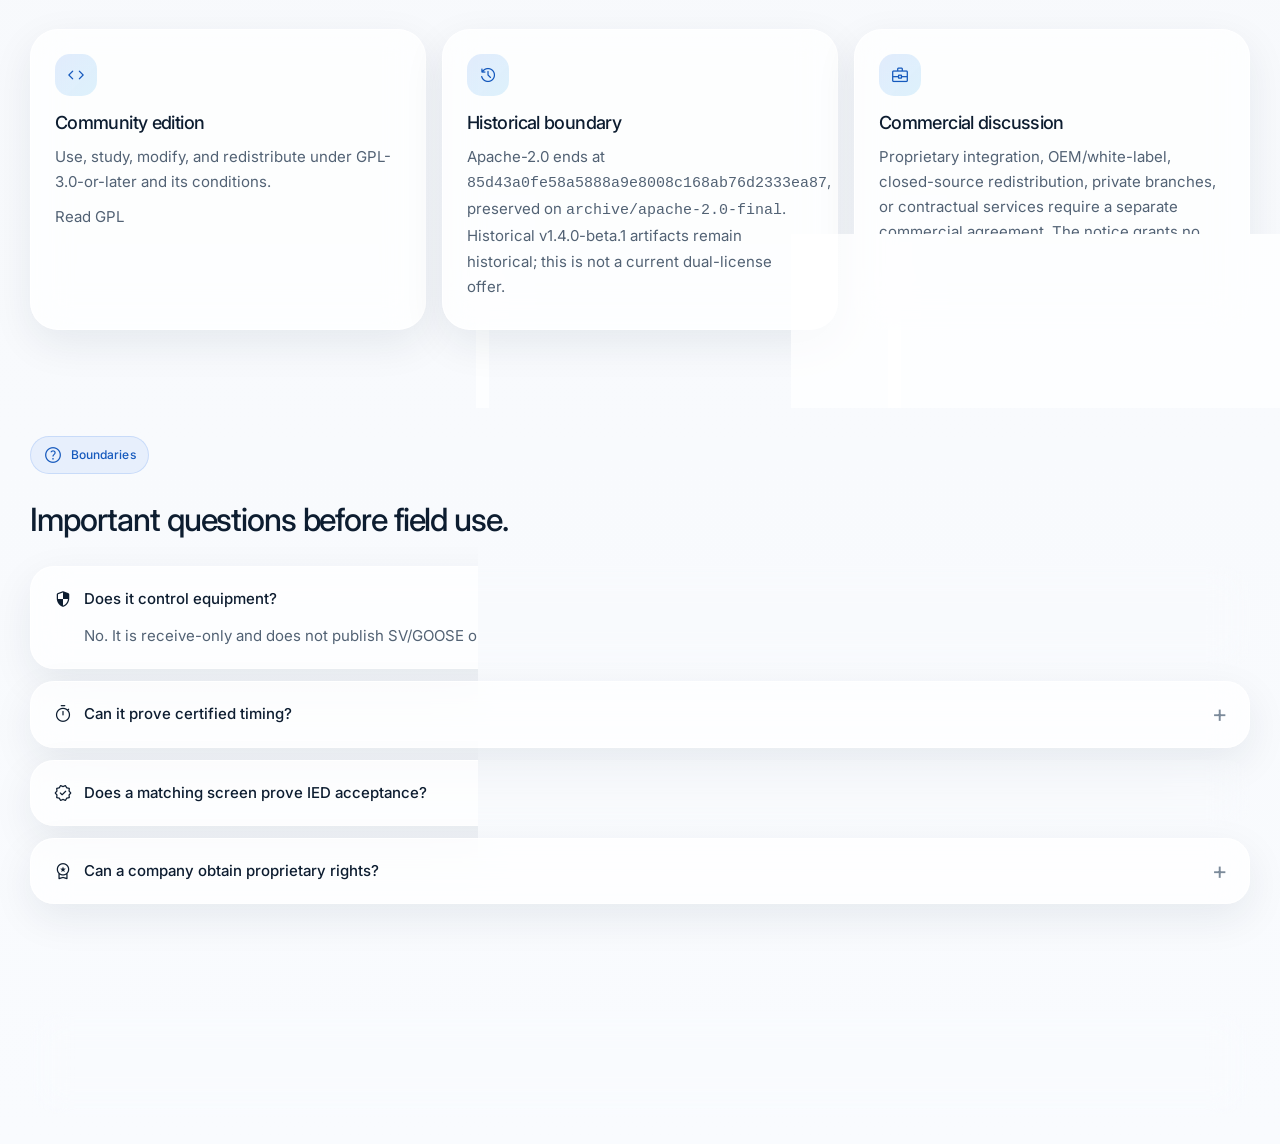
==== commit e4f8875f: "site: put latest stable Windows EXE as primary download-panel action and sync GOOSE v1.4.2 features" ====
--- a/docs/index.html
+++ b/docs/index.html
@@ -76,11 +76,11 @@
       <div class="hero-visual" data-reveal><div class="product-frame tilt-card interactive"><div class="frame-top"><div class="traffic-lights"><span></span><span></span><span></span></div><div class="frame-title"><span class="material-symbols-rounded">hub</span> Process Bus Insight</div><div class="frame-status"><span></span> Analyzer ready</div></div><div class="screen-wrap preview-target" data-preview-src="screenshot/analyzer-overview.webp" data-preview-title="Analyzer overview" tabindex="0" role="button"><img src="screenshot/analyzer-overview.webp" alt="Process Bus Insight dashboard with waveform, phasor, metering, and stream diagnostics" /><span class="zoom-pill"><i class="material-symbols-rounded">fullscreen</i> Preview</span></div></div></div>
     </section>
 
-    <section class="download-panel" id="download" data-reveal><div><span class="section-label"><span class="material-symbols-rounded">download</span> Latest stable release</span><h2>Get the Windows installer. Start inspecting.</h2><p><span data-release-version>Stable v1.4.2</span> · self-contained Windows x64. Use the standard installer for in-place update and repair. Npcap is installed separately for live capture.</p><div class="download-alternatives"><a data-release-download="portable" href="https://github.com/masarray/DigSubAnalyzer/releases/download/v1.4.2/ProcessBusInsight-v1.4.2-win-x64-portable.zip">Portable ZIP</a><a data-release-download="checksum" href="https://github.com/masarray/DigSubAnalyzer/releases/download/v1.4.2/SHA256SUMS.txt">SHA256 checksums</a><a data-release-page href="https://github.com/masarray/DigSubAnalyzer/releases/tag/v1.4.2">Release notes</a></div></div><div class="download-steps"><a class="step-card interactive download-installer-card" data-release-download="installer" href="https://github.com/masarray/DigSubAnalyzer/releases/download/v1.4.2/ProcessBusInsight-v1.4.2-win-x64-setup.exe"><span class="material-symbols-rounded">download_for_offline</span><strong>1. Download installer</strong><p>Latest stable Windows .exe — direct GitHub Release asset, not a CI artifact.</p></a><a class="step-card interactive" href="QUICK_START.pdf"><span class="material-symbols-rounded">rocket_launch</span><strong>2. Install &amp; run</strong><p>Run setup. Add Npcap separately for authorized live capture.</p></a><a class="step-card interactive" data-release-download="checksum" href="https://github.com/masarray/DigSubAnalyzer/releases/download/v1.4.2/SHA256SUMS.txt"><span class="material-symbols-rounded">verified</span><strong>3. Verify download</strong><p>Compare the installer SHA256 to the official release checksum.</p></a></div></section>
+    <section class="download-panel" id="download" data-reveal><div><span class="section-label"><span class="material-symbols-rounded">download</span> Latest stable release</span><h2>Get the latest stable Windows installer.</h2><p><span data-release-version>Stable v1.4.2</span> · self-contained Windows x64. Installs over your previous version; Npcap is separate for live capture.</p><p class="download-primary-cta"><a class="button pill primary" data-release-download="installer" href="https://github.com/masarray/DigSubAnalyzer/releases/download/v1.4.2/ProcessBusInsight-v1.4.2-win-x64-setup.exe"><span class="material-symbols-rounded">download</span>Download latest stable .exe</a></p><div class="download-alternatives"><a data-release-download="portable" href="https://github.com/masarray/DigSubAnalyzer/releases/download/v1.4.2/ProcessBusInsight-v1.4.2-win-x64-portable.zip">Portable ZIP</a><a data-release-download="checksum" href="https://github.com/masarray/DigSubAnalyzer/releases/download/v1.4.2/SHA256SUMS.txt">SHA256 checksums</a><a data-release-page href="https://github.com/masarray/DigSubAnalyzer/releases/tag/v1.4.2">Release notes</a></div></div><div class="download-steps"><a class="step-card interactive download-installer-card" data-release-download="installer" href="https://github.com/masarray/DigSubAnalyzer/releases/download/v1.4.2/ProcessBusInsight-v1.4.2-win-x64-setup.exe"><span class="material-symbols-rounded">download_for_offline</span><strong>1. Download installer</strong><p>Latest stable Windows .exe — direct GitHub Release asset, not a CI artifact.</p></a><a class="step-card interactive" href="QUICK_START.pdf"><span class="material-symbols-rounded">rocket_launch</span><strong>2. Install &amp; run</strong><p>Run setup. Add Npcap separately for authorized live capture.</p></a><a class="step-card interactive" data-release-download="checksum" href="https://github.com/masarray/DigSubAnalyzer/releases/download/v1.4.2/SHA256SUMS.txt"><span class="material-symbols-rounded">verified</span><strong>3. Verify download</strong><p>Compare the installer SHA256 to the official release checksum.</p></a></div></section>
 
     <section class="section" id="features"><div class="section-head" data-reveal><span class="section-label"><span class="material-symbols-rounded">auto_awesome</span> Capabilities</span><h2>From packet observation to scoped engineering evidence.</h2><p>The application shortens the path from traffic to a reviewable finding without treating software capture as certified metrology.</p></div><div class="feature-grid">
       <article class="feature-card interactive"><span class="material-symbols-rounded card-icon">monitoring</span><h3>Sampled Values</h3><p>Stream identity, APPID, svID, VLAN, continuity, waveform, RMS, phasor, and sequence context.</p></article>
-      <article class="feature-card interactive"><span class="material-symbols-rounded card-icon">lan</span><h3>GOOSE inspection</h3><p>Stable multi-source selection, event timeline and Follow live, unread-change dots, unified acknowledgement, and decoded signal change tooltips.</p></article>
+      <article class="feature-card interactive"><span class="material-symbols-rounded card-icon">lan</span><h3>GOOSE inspection</h3><p>Stable keyed Sources, a decoded event timeline, Follow live, minimal red unread dots, one shared acknowledgement state, and exact signal-change tooltips.</p></article>
       <article class="feature-card interactive"><span class="material-symbols-rounded card-icon">schedule</span><h3>PTP context</h3><p>Timing traffic and freshness with explicit timestamp-source limits.</p></article>
       <article class="feature-card interactive"><span class="material-symbols-rounded card-icon">account_tree</span><h3>SCL comparison</h3><p>Compare observed traffic with SCD, ICD, or CID expectations.</p></article>
       <article class="feature-card interactive"><span class="material-symbols-rounded card-icon">replay</span><h3>PCAP replay</h3><p>Reproduce sanitized classic Ethernet captures through the live decoder path.</p></article>
--- a/docs/styles.css
+++ b/docs/styles.css
@@ -308,6 +308,23 @@
   line-height: 1.76;
 }
 .hero-actions { margin-top: 30px; }
+.hero-release-line {
+  display: flex;
+  align-items: center;
+  gap: 7px;
+  margin: 12px 0 0;
+  color: var(--muted);
+  font-size: 12px;
+  line-height: 1.5;
+}
+.release-live-dot {
+  flex: none;
+  width: 7px;
+  height: 7px;
+  border-radius: 50%;
+  background: #16a67d;
+  box-shadow: 0 0 0 3px rgba(22, 166, 125, 0.09);
+}
 .quick-facts {
   display: flex;
   flex-wrap: wrap;
@@ -437,6 +454,31 @@
 .site-footer p,
 .shot-card figcaption span { color: var(--muted); }
 .download-panel > div > p { margin-top: 14px; max-width: 520px; }
+.download-alternatives {
+  display: flex;
+  align-items: center;
+  flex-wrap: wrap;
+  column-gap: 17px;
+  row-gap: 9px;
+  margin-top: 18px;
+  font-size: 12px;
+}
+.download-alternatives a {
+  color: #1761b2;
+  text-decoration: underline;
+  text-underline-offset: 3px;
+}
+.download-alternatives a:hover,
+.download-alternatives a:focus-visible { color: #0b417f; }
+.download-installer-card {
+  border-color: rgba(22, 104, 232, 0.27);
+  background: rgba(234, 244, 255, 0.75);
+}
+.download-installer-card:hover,
+.download-installer-card:focus-visible {
+  border-color: rgba(22, 104, 232, 0.58);
+  background: rgba(231, 243, 255, 0.95);
+}
 .download-steps { display: grid; grid-template-columns: repeat(3, 1fr); gap: 12px; }
 .step-card {
   display: grid;
